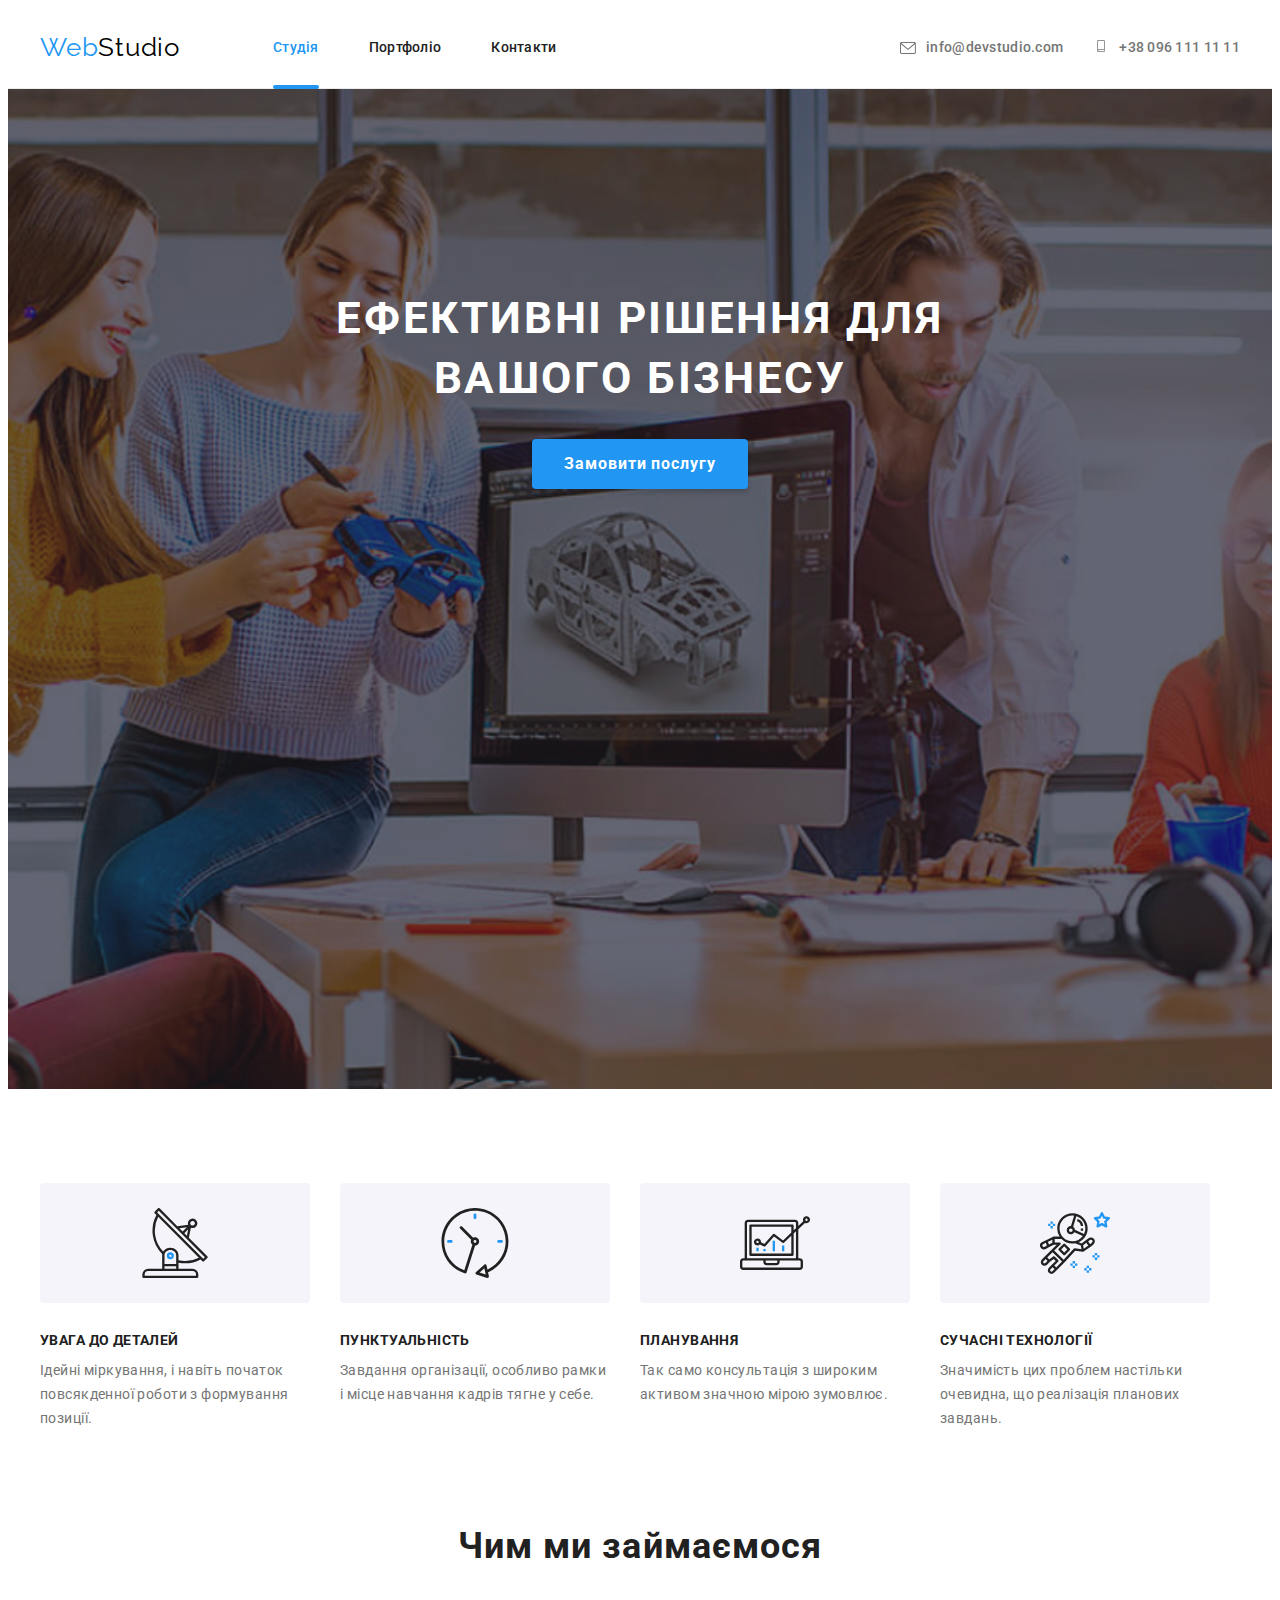
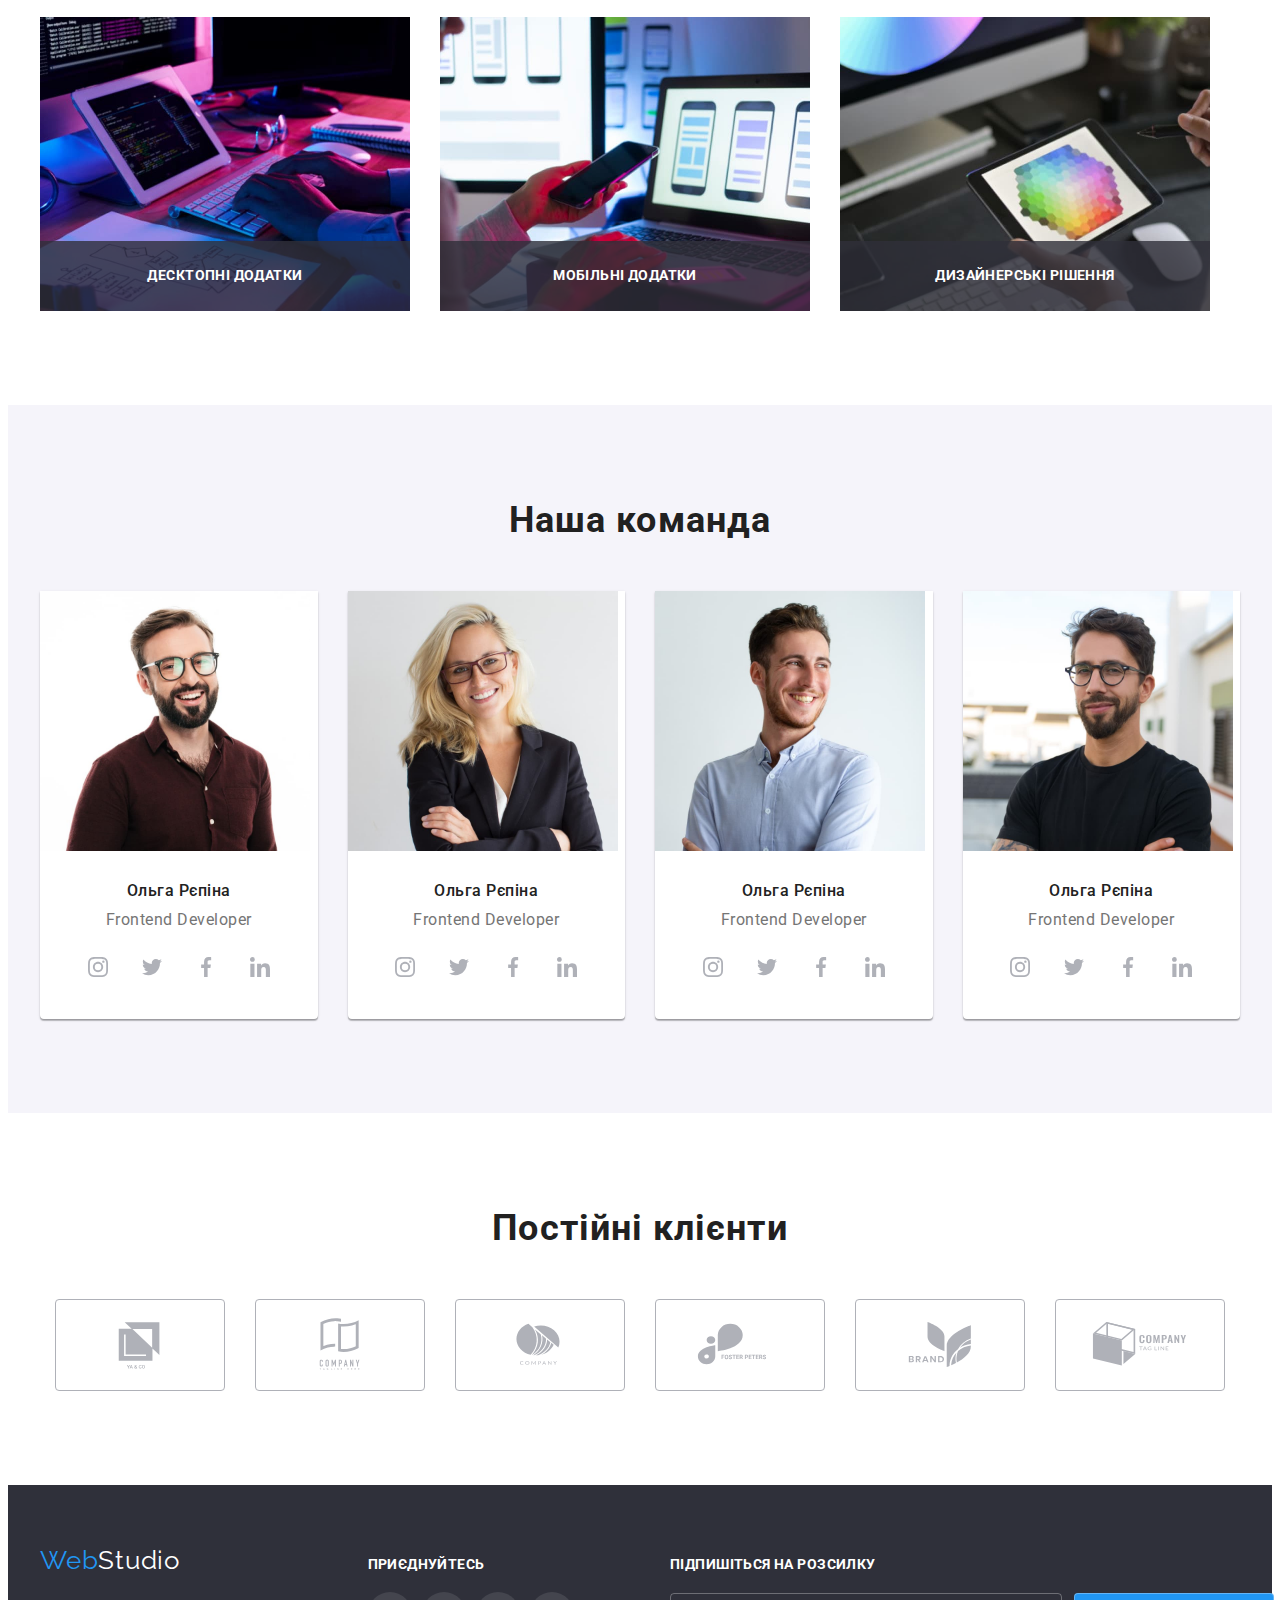
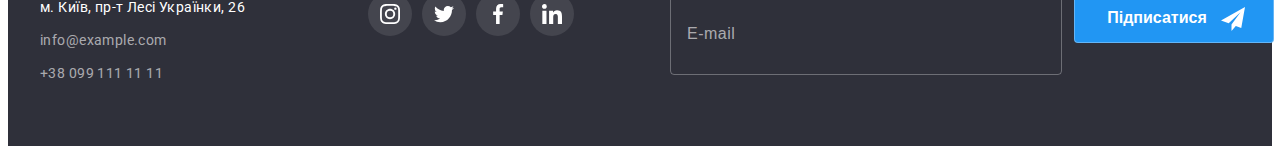
==== index.html @ 37bc61c7 "Initial commit" ====
<!DOCTYPE html>
<html lang="uk">
<head>
    <meta charset="UTF-8">
    <meta http-equiv="X-UA-Compatible" content="IE=edge">
    <meta name="viewport" content="width=device-width, initial-scale=1.0">
    <title>Студія</title>
    <link rel="preconnect" href="https://fonts.googleapis.com">
    <link rel="preconnect" href="https://fonts.gstatic.com" crossorigin>
    <link
        href="https://fonts.googleapis.com/css2?family=Montserrat:wght@400;700&family=Raleway:wght@700&family=Roboto:wght@400;500;700;900&display=swap"
        rel="stylesheet">
    <link rel="stylesheet" href="https://cdnjs.cloudflare.com/ajax/libs/modern-normalize/1.1.0/modern-normalize.min.css" integrity="sha512-wpPYUAdjBVSE4KJnH1VR1HeZfpl1ub8YT/NKx4PuQ5NmX2tKuGu6U/JRp5y+Y8XG2tV+wKQpNHVUX03MfMFn9Q==" crossorigin="anonymous" referrerpolicy="no-referrer" />
    <link rel="stylesheet" href="./css/styles.css">
</head>
<body>
    <header class="header">
        <div class="container main-nav">
             <nav class="main-nav">
                 <a class="header-logo logo link" href="/">Web<span class="header-second-logo logo link">Studio</span></a>     
                    <ul class="header-list list">
                        <li class="header-item"><a class="header-link link navy current" href="/">Студія</a></li>
                        <li class="header-item"><a class="header-link link navy" href="./portfolio.html">Портфоліо</a> </li>
                        <li class="header-item"><a class="header-link link navy" href="">Контакти</a> </li>
                    </ul>
            </nav>
            <ul class="header-contacts-list list ">
                <li class="contacts-item">
                    <a href="mailto:info@devstudio.com" class="header-mail link navy"> 
                        <svg class="header-icon" width="16" height="12">
                            <use href="./images/icons.svg#icon-envelope"></use>
                        </svg>
                        info@devstudio.com
                    </a>
                </li>
                <li class="contacts-item">
                    <a href="Tel:+380961111111" class="header-tel link navy">
                        <svg class="header-icon" width="16" height="12">
                            <use href="./images/icons.svg#icon-smartphone"></use>
                        </svg>
                        +38 096 111 11 11
                    </a>
                </li>
            </ul>
        </div>
    </header>

    <main>
        <section class="hero section">
            <div class="container">
                    <h1 class="hero-title">Ефективні рішення для вашого бізнесу</h1>
                    <button data-modal-open class="hero-btn" type="button">Замовити послугу</button> 

            </div>
    
        </section>
       
        <section class="features section">
            <div class="container">
                <h2 class="visually-hidden"> Ослобливості</h2>
                <ul class="features-list list">
                    <li class="features-item"> 
                        <div class="features-item-link link">
                            <svg class="features-icon" width="70" height="70">
                                <use href="./images/icons.svg#icon-antenna"></use>
                            </svg>
                        </div>
                            <h3 class="item-title">Увага до деталей</h3>
                            <p class="item-after-title">Ідейні міркування, і навіть початок повсякденної роботи з формування позиції.</p>
                    </li>
                    <li class="features-item">
                        <div  class="features-item-link link">
                            <svg class="features-icon" width="70" height="70">
                                <use href="./images/icons.svg#icon-clock"></use>
                            </svg>
                        </div>
                            <h3 class="item-title">Пунктуальність</h3>
                            <p class="item-after-title">Завдання організації, особливо рамки і місце навчання кадрів тягне у себе.</p>
                    </li>

                    <li class="features-item">
                        <div  class="features-item-link link">
                            <svg class="features-icon" width="70" height="70">
                                <use href="./images/icons.svg#icon-diagram"></use>
                            </svg>
                        </div>
                            <h3 class="item-title">Планування</h3>
                            <p class="item-after-title">Так само консультація з широким активом значною мірою зумовлює.</p>
                    </li>
                    <li class="features-item">
                        <div  class="features-item-link link">
                            <svg class="features-icon" width="70" height="70">
                                <use href="./images/icons.svg#icon-astronaut"></use>
                            </svg>
                        </div>
                            <h3 class="item-title">Сучасні технології</h3>
                            <p class="item-after-title">Значимість цих проблем настільки очевидна, що реалізація планових завдань.</p>
                    </li>
                </ul>
            </div>
        </section>

        <section class="about section">
            <div class="container">
                <h2 class="about-title title">Чим ми займаємося</h2>
                <ul class="about-list list">
                    <li class="about-item">
                        <div class="about-item-cards">
                                <img class="about-item-pictures" src="./images/work.jpg" alt="руки на клавіатурі друкують текст" width="370" />
                                <p class="about-item-text">Десктопні додатки</p>
                        </div>
                    </li>
                    <li class="about-item">
                        <div class="about-item-cards">
                                <img class="about-item-pictures" src="./images/work1.jpg" alt="жіноча рука з телефоном за ноутбуком" width="370" />
                                <p class="about-item-text">Мобільні додатки</p>
                        </div>
                    </li>
                    <li class="about-item">
                        <div class="about-item-cards">
                                <img class="about-item-pictures" src="./images/work2.jpg" alt="планшет з кольоровою гамою" width="370">
                                <p class="about-item-text">Дизайнерські рішення</p>
                         </div>
                    </li>
                </ul>      
            </div> 
        </section> 
     
        <section class="team section">
            <div class="container">
                <h2 class="team-title title">Наша команда</h2>
                <ul class="team-list list">
                    <li class="team-item">
                        <img src="./images/igor_demyanenko.jpg"
                            alt="Ігор Дем'яненко"
                            width="270"/>
                            <div class="team-item-list">
                                <h3 class="team-item-title">Ольга Рєпіна</h3>
                                <p class="team-after-title">Frontend Developer</p>
                                <ul class="team-icon list">
                                    <li class="team-icon-item">
                                        <a href="/" class="team-soc-link link"> 
                                            <svg class="team-soc-item" width="20" height="20"> 
                                                <use href="./images/icons.svg#icon-instagram"></use>
                                            </svg>
                                        </a>
                                    </li>
                                    <li class="team-icon-item">
                                        <a href="/" class="team-soc-link link"> 
                                            <svg class="team-soc-item"  width="20" height="20">
                                                <use href="./images/icons.svg#icon-twitter"></use>
                                            </svg>
                                        </a>
                                    </li>
                                    <li class="team-icon-item">
                                        <a href="/" class="team-soc-link link"> 
                                            <svg class="team-soc-item"  width="20" height="20">
                                                <use href="./images/icons.svg#icon-facebook"></use>
                                            </svg>
                                        </a>
                                    </li>
                                    <li class="team-icon-item">
                                        <a href="/" class="team-soc-link link"> 
                                            <svg class="team-soc-item"  width="20" height="20">
                                                <use href="./images/icons.svg#icon-linkedin"></use>
                                            </svg>
                                        </a>
                                    </li>
                                </ul>
                            </div>
                    </li>
                    <li class="team-item">
                        <img src="./images/olha_repina.jpg"
                        alt="Ольга Рєпіна"
                        width="270"/>
                            <div class="team-item-list">
                                <h3 class="team-item-title">Ольга Рєпіна</h3>
                                <p class="team-after-title">Frontend Developer</p>
                                <ul class="team-icon list">
                                    <li class="team-icon-item">
                                        <a href="" class="team-soc-link link"> 
                                            <svg class="team-soc-item" width="20" height="20"> 
                                                <use href="./images/icons.svg#icon-instagram"></use>
                                            </svg>
                                        </a>
                                    </li>
                                    <li class="team-icon-item">
                                        <a href="" class="team-soc-link link"> 
                                            <svg class="team-soc-item"  width="20" height="20">
                                                <use href="./images/icons.svg#icon-twitter"></use>
                                            </svg>
                                        </a>
                                    </li>
                                    <li class="team-icon-item">
                                        <a href="" class="team-soc-link link"> 
                                            <svg class="team-soc-item"  width="20" height="20">
                                                <use href="./images/icons.svg#icon-facebook"></use>
                                            </svg>
                                        </a>
                                    </li>
                                    <li class="team-icon-item">
                                        <a href="" class="team-soc-link link"> 
                                            <svg class="team-soc-item"  width="20" height="20">
                                                <use href="./images/icons.svg#icon-linkedin"></use>
                                            </svg>
                                        </a>
                                    </li>
                                </ul>
                            </div>
                    </li>
                    <li class="team-item">
                        <img src="./images/mykola_tarasov.jpg"
                        alt="Микола Тарасов"
                        width="270"/>
                        <div class="team-item-list">
                            <h3 class="team-item-title">Ольга Рєпіна</h3>
                            <p class="team-after-title">Frontend Developer</p>
                            <ul class="team-icon list">
                                <li class="team-icon-item">
                                    <a href="" class="team-soc-link link"> 
                                        <svg class="team-soc-item" width="20" height="20"> 
                                            <use href="./images/icons.svg#icon-instagram"></use>
                                        </svg>
                                    </a>
                                </li>
                                <li class="team-icon-item">
                                    <a href="" class="team-soc-link link"> 
                                        <svg class="team-soc-item"  width="20" height="20">
                                            <use href="./images/icons.svg#icon-twitter"></use>
                                        </svg>
                                    </a>
                                </li>
                                <li class="team-icon-item">
                                    <a href="" class="team-soc-link link"> 
                                        <svg class="team-soc-item"  width="20" height="20">
                                            <use href="./images/icons.svg#icon-facebook"></use>
                                        </svg>
                                    </a>
                                </li>
                                <li class="team-icon-item">
                                    <a href="" class="team-soc-link link"> 
                                        <svg class="team-soc-item"  width="20" height="20">
                                            <use href="./images/icons.svg#icon-linkedin"></use>
                                        </svg>
                                    </a>
                                </li>
                            </ul>
                        </div>
                    </li>
                    <li class="team-item">
                        <img src="./images/myhailo_ermakov.jpg"
                        alt="Михайло Єрмаков"
                        width="270"/>
                        <div class="team-item-list">
                            <h3 class="team-item-title">Ольга Рєпіна</h3>
                            <p class="team-after-title">Frontend Developer</p>
                            <ul class="team-icon list">
                                <li class="team-icon-item">
                                    <a href="" class="team-soc-link link"> 
                                        <svg class="team-soc-item" width="20" height="20"> 
                                            <use href="./images/icons.svg#icon-instagram"></use>
                                        </svg>
                                    </a>
                                </li>
                                <li class="team-icon-item">
                                    <a href="" class="team-soc-link link"> 
                                        <svg class="team-soc-item"  width="20" height="20">
                                            <use href="./images/icons.svg#icon-twitter"></use>
                                        </svg>
                                    </a>
                                </li>
                                <li class="team-icon-item">
                                    <a href="" class="team-soc-link link"> 
                                        <svg class="team-soc-item"  width="20" height="20">
                                            <use href="./images/icons.svg#icon-facebook"></use>
                                        </svg>
                                    </a>
                                </li>
                                <li class="team-icon-item">
                                    <a href="" class="team-soc-link link"> 
                                        <svg class="team-soc-item"  width="20" height="20">
                                            <use href="./images/icons.svg#icon-linkedin"></use>
                                        </svg>
                                    </a>
                                </li>
                            </ul>
                        </div>
                    </li>
                </ul>
            </div>
        </section>
        <section class="regular-customers section ">
            <div class="container">
                <h2 class="customers-title title">Постійні клієнти</h2>
                <ul class="customers-list list">
                    <li class="customers-item">
                        <a href="/" class="customer-item-example link">
                            <svg class="customer-icons" width="106" height="60">
                                <use href="./images/icons.svg#icon-yaca"></use>
                            </svg>
                        </a>
                    </li>
                    <li class="customers-item">
                        <a href="/" class="customer-item-example link">    
                            <svg class="customer-icons" width="106" height="60">
                                <use href="./images/icons.svg#icon-tagline-here"></use>
                            </svg> 
                        </a>
                    </li>
                    <li class="customers-item">
                        <a href="/" class="customer-item-example link">
                            <svg class="customer-icons" width="106" height="60">
                                <use href="./images/icons.svg#icon-company"></use>
                            </svg> 
                        </a>
                    </li>
                    <li class="customers-item">
                        <a href="/" class="customer-item-example link">
                            <svg class="customer-icons" width="106" height="60">
                                <use href="./images/icons.svg#icon-foster-peters"></use>
                            </svg> 
                        </a>
                    </li>
                    <li class="customers-item">
                        <a href="/" class="customer-item-example link">
                            <svg class="customer-icons" width="106" height="60">
                                <use href="./images/icons.svg#icon-brand"></use>
                            </svg> 
                        </a>
                    </li>
                    <li class="customers-item">
                        <a href="/" class="customer-item-example link">
                            <svg class="customer-icons" width="106" height="60">
                                <use href="./images/icons.svg#icon-tag-line"></use>
                            </svg> 
                        </a>
                    </li>
                </ul>
            </div>
        </section>
    </main>
   

    <footer class="footer">
        <div class="container footer-main">
            <div class="footer-pre">
                <a class="footer-logo logo link" href="/"> Web<span class="logo-color-footer logo link">Studio</span>
                </a>
                <address class="address">
                    <ul class="address-list list">
                        <li class="address-item"><a href="https://goo.gl/maps/31fkkudy4Th9jDAP7" class="address-location link">м. Київ, пр-т Лесі Українки, 26</a></li>
                        <li class="address-item"><a href="mailto:info@example.com" class="address-mail link">info@example.com</a> </li>
                        <li class="address-item"><a href="tel:+380991111111" class="address-tel link">+38 099 111 11 11</a></li>
                    </ul>
                </address>
            </div>
            <div class="footer-after">
                <h2 class="footer-after-title">Приєднуйтесь</h2>
                <ul class="footer-icons-list list">
                    <li class="footer-icons-item">
                        <a class="footer-icons-link link" href="/">
                            <svg class="footer-icons-soc" width="20" height="20">
                                <use href="./images/icons.svg#icon-instagram"></use>
                            </svg>
                        </a>
                    </li>
                    <li class="footer-icons-item">
                        <a class="footer-icons-link link" href="/">
                            <svg class="footer-icons-soc" width="20" height="20">
                                <use href="./images/icons.svg#icon-twitter"></use>
                            </svg>
                        </a>
                    </li>
                    <li class="footer-icons-item">
                        <a class="footer-icons-link link" href="/">
                            <svg class="footer-icons-soc" width="20" height="20">
                                <use href="./images/icons.svg#icon-facebook"></use>
                            </svg>
                        </a>
                    </li>
                    <li class="footer-icons-item">
                        <a class="footer-icons-link link" href="/">
                            <svg class="footer-icons-soc" width="20" height="20">
                                <use href="./images/icons.svg#icon-linkedin"></use>
                            </svg>
                        </a>
                    </li>
                </ul>
            </div>  

            <div class="footer-form">
                <h2 class="footer-form-title">Підпишіться на розсилку</h2>
                <form class="footer-form-submit">
                     <label for="user-email" class="is-hidden"></label>
                     <input class="comment-footer" name="footer-form" id="user-email" placeholder="E-mail"></input>
                    <div class="footer-submit">
                        <button class="btn-footer-submit" type="submit">
                            Підписатися
                            <span>
                                <svg class="footer-submit-icon" width="24" height="24">
                                    <use href="./images/icons.svg#icon-send"></use>
                                </svg>
                            </span>
                        </button>
                    </div>
                </form>   
            </div>
        </div>     
    </footer>

    <div class="backdrop is-hidden" data-modal>
        <div class="modal">
            <button class="button-x" type="button" data-modal-close>
                <svg class="button-icon" width="18" height="18">
                        <use href="./images/icons.svg#icon-close-black"></use>
                </svg>
            </button>
            <h2 class="form-title">Залиште свої дані, ми вам передзвонимо</h2>
            <form class="form modal-form" autocomplete="on">
                <div class="form-field">
                    <label for="name" class="imput-title">Ім'я</label>
                    <div class="input-wrap">
                        <input class="form-input" type="text" name="name" id="name" autocomplete="name"  placeholder=" " required autofocus/>
                        <svg class="form-icon" width="18" height="18">
                            <use href="./images/icons.svg#icon-person"></use>
                        </svg>
                    </div>
                </div>
 
                <div class="form-field">
                    <label for="tel" class="imput-title">Телефон</label>
                    <div class="input-wrap">
                        <input class="form-input" type="tel" name="tel" id="tel" placeholder=" " required/>
                        <svg class="form-icon" width="18" height="18">
                            <use href="./images/icons.svg#icon-phone"></use>
                        </svg>
                    </div>
                </div>

                <div class="form-field">
                    <label for="email" class="imput-title">Пошта</label>
                    <div class="input-wrap">
                        <input class="form-input" type="email" name="email" id="email" placeholder=" "/>
                        <svg class="form-icon" width="18" height="18">
                            <use href="./images/icons.svg#icon-email"></use>
                        </svg>
                    </div>
                </div>

                <div class="form-field form-comment">
                    <label for="comment" class="imput-title">Коментар</label>
                    <textarea class="comment" name="comment" id="comment" placeholder="Введіть текст"></textarea>
                </div>

                <div class="form-field-checkbox">
                    <input class="checkbox" type="checkbox" name="checkbox" id="checkbox" value="checkbox"/>
                    <label for="checkbox" class="check-text"> 
                        <span>
                            <svg class="icon-check" width="16" height="15">
                                <use href="./images/icons.svg#icon-check"></use>
                            </svg>
                        </span>
                        Погоджуюся з розсилкою та приймаю
                         <a class="form-checkbox-link" href="#" target="_blank" rel="noopener noreferrer nofollow"> Умови договору</a>
                    </label>
                </div>

                <div class="btn-sub-send">
                    <button class="btn-submit" type="submit">Відправити</button>
                </div>
            </form>
       </div>
   </div>
  
   <script src="./js/modal.js"></script>
</body>
</html>
---- css/styles.css ----
/* колір основного тексту:#212121 */
/* колір великих букв: #FFFFFF */
/* колір текту:#757575 */
/* колір лого:#2196F3 */

/* колір фону (другий): #2F303A */

/* колір кнопки:#2196F3 */
/* контакти в футері:color: rgba(255, 255, 255, 0.6); */

:root{ 
    --title-text-color:#212121;
    --button-text-color:#212121;
    --primary-backgraund-color:#FFFFFF;
    --primary-text-color:#757575;
    --first-logo-color:#2196F3;
    --button-active-color:#2196F3;
    --button-color:#F5F4FA;
    --about-backgraund-color:#F5F4FA;
    --hero-backgraund-color:#2F303A;
    --second-logo-color:#000000;
    --hero-color:#FFFFFF;

    --timing-function:cubic-bezier(0.4, 0, 0.2, 1)
    
}

body{
    color: var(--primary-text-color);
    font-family: Roboto, sans-serif;
    background-color: var(--primary-backgraund-color);
}



.visually-hidden {
    position: absolute;
    white-space: nowrap;
    width: 1px;
    height: 1px;
    overflow: hidden;
    border: 0;
    padding: 0;
    clip: rect(0 0 0 0);
    clip-path: inset(50%);
    margin: -1px;
    margin-top: 0px;
}

.list{
    list-style: none;
    margin: 0px;
    padding: 0px;
}

.link{
    text-decoration: none;
}


.navy{
    font-weight: 500;
    font-size: 14px;
    line-height: 1.14;
    letter-spacing: 0.02em;
}

.title{
    font-weight: 700;
    font-size: 36px;
    line-height: 1.17;
    text-align: center;
    letter-spacing: 0.03em;
    color: var(--title-text-color);
}

p, h1, h2, h3, h4, h5, h6{
    margin-top: 0;
    margin-bottom: 0;
}

ul{
    margin: 0;
    padding-left: 0;
}

img{
    display: block;
    max-width: 100%;
    height: auto;
}

address{
    font-style: normal;
}


.container{
    margin-left: auto;
    margin-right: auto;
    width: 1200px;
    padding-left: 15px;
    padding-right: 15px;
    /* border: 1px solid purple; */
}


.section{
    padding-top: 94px;
    padding-bottom: 94px;
}




/* ----------------LOGO----------------- */

.logo{
    padding-top: 24px;
    padding-bottom: 25px;
    display: inline-block;
    font-family: 'Raleway';
    font-size: 26px;
    line-height: 1.19;
    letter-spacing: 0.03em;
}



.header-logo, .footer-logo{
    color: var(--first-logo-color);
}

.header-second-logo{
    color: var(--second-logo-color);
    padding-top: 0px;
    padding-bottom: 0px;
}

/* ----------------HEADER----------------- */



.header,
.header-portfolio {
    background-color: var(--primary-backgraund-color);
    border: 1px solid #ECECEC;
    border-top: none;
    border-right: none;
    border-left: none;
}

.header-list{
    display: flex;
    margin-left: 93px;
    position: relative;
}

.header-list .header-item + .header-item{
    margin-left: 50px;
}

.main-nav{
    display: flex;
    align-items: center;
}

.header-link {
    position: relative;
    display: block;
   
    color: var(--title-text-color);

    transition: color 250ms var(--timing-function);
}


.header-list .header-link {
    display: block;
    padding-top: 32px;
    padding-bottom: 32px;
}

.header-link:hover,
.header-link:focus{color: var(--button-active-color);
}



.current{
    color: var(--button-active-color);
}


.header-link.current::after{
    content: '';
    position: absolute;
    left: 0;
    bottom:-1px;
    
    display: block;
    width: 100%;
    height: 4px;
    border-radius: 2px;
    background-color: var(--button-active-color);
    opacity: 1;
    transition: opacity 250ms var(--timing-function);
}


.header-contacts-list{
    display: flex;
    margin-left: auto;
    justify-content: center;
}


.header-contacts-list .contacts-item + .contacts-item{
    margin-left: 30px;
}

.header-tel {
    display: flex;
    align-items: baseline;

    height: 16px;
    font-weight: 500;
    font-size: 14px;
    line-height: 1.14;
    letter-spacing: 0.02em;

    padding-top: 32px;
    padding-bottom: 32px;
    margin-left: 0; 
    color: var(--primary-text-color);
    transition: color 250ms var(--timing-function);

}

.header-icon{
    margin-right: 10px;
    fill: currentColor;
}

.header-tel:hover,
.header-tel:focus{
    color: var(--button-active-color);
}
   

.header-mail {
    font-weight: 500;
    font-size: 14px;
    line-height: 1.14;
    letter-spacing: 0.02em;
    color: var(--primary-text-color);
    padding-top: 32px;
    padding-bottom: 32px;
    display: flex;
    align-items: center;
    transition: color 250ms var(--timing-function);
}

.header-mail:hover,
.header-mail:focus{
    color: var(--button-active-color);
}

/* ----------------HERO----------------- */

.hero {
    background-color: var(--hero-backgraund-color);
    padding-top: 200px;
    padding-bottom: 200px;
    min-height: 600px;
    background-image: linear-gradient(to right, rgba(47, 48, 58, 0.4),rgba(47, 48, 58, 0.4)), url(../images/hero.jpg);
    background-repeat: no-repeat;
    background-position: center;
    background-size: cover;
    max-width: 1600px;
    margin: 0 auto;
}

.hero-title {
    max-width: 696px;
    font-size: 44px;
    line-height: 1.36;
    letter-spacing: 0.06em;
    text-transform: uppercase;
    color: var(--hero-color); 
    margin: 0 auto;
    margin-bottom: 30px;
    text-align: center;
    padding-left: 5px;
    padding-right: 5px;  

}

/* ----------------BTN----------------- */



.backdrop{
    position: fixed;
    top: 0;
    left: 0;
    width: 100%;
    height: 100%;
    background-color: rgba(0, 0, 0, 0.2);

    transition: opacity 500ms var(--timing-function),
    visibility 500ms var(--timing-function);
}

.backdrop.is-hidden{
    opacity: 0;
    pointer-events: none;
    visibility: hidden;
}

/* ----------------BTN----------------- */


.hero-btn {
    font-family: inherit;
    font-weight: 700;
    font-size: 16px;
    line-height: 1.88;
    letter-spacing: 0.06em;
    background-color: var(--button-active-color);
    color: var(--hero-color);
    cursor: pointer;
    display: block;
    margin: 0 auto;
    box-shadow: 0px 4px 4px rgba(0, 0, 0, 0.15);
    border-radius: 4px;
    min-width: 216px;
    border-style: none;
    padding: 10px 32px;
}

/* ----------------FEATURES----------------- */

.features .features-list{
    display: flex;
}

.features-item{
    /* width: 270px; */
    flex-basis: calc((100% - 90px) / 4);
    margin-right: 30px;
}

.features-item:not(:last-child){
    margin-right: 30px;
}

.features-item-link{
    width: 270px;
    height: 120px;
    background: #F5F4FA;
    border-radius: 4px;
    display: flex;
    justify-content: center;
    align-items: center;
    margin-bottom: 30px;
}

.item-title {
    font-weight: 700;
    font-size: 14px;
    line-height: 1.14;
    letter-spacing: 0.03em;
    text-transform: uppercase;
    color: var(--title-text-color);
    margin-top: 0px;
    margin-bottom: 10px;
}
.item-after-title {
    font-size: 14px;
    line-height: 1.71;
    letter-spacing: 0.03em;
    color: var(--primary-text-color);
    margin-top: 0px;
}

/* ----------------ABOUT----------------- */

.about{
    padding-top: 0;
}

.about-title{
    margin-bottom: 50px;
}

.about-list{
    display: flex;
}

.about-item-cards{
    position: relative;
}

.about-item:not(:last-child){
    margin-right: 30px;
}

.about-item-text{
    position: absolute;
    display: flex;
    justify-content: center;
    align-items: center;   

    left: 0;
    bottom: 0;
    width: 100%;
    min-height: 70px;
    font-weight: 700;
    font-size: 14px;
    line-height: 1.14;
    text-align: center;
    letter-spacing: 0.03em;
    text-transform: uppercase;
    color: var(--hero-color);
    background-color: rgba(47, 48, 58, 0.8);
}

/* ----------------TEAM----------------- */

.team {
    background-color:var(--about-backgraund-color);
}

.team-title{
    padding-bottom: 0px;
    margin-top: 0px;
    margin-bottom: 50px;
}

.team-list{
    display: flex;
}


.team-item{
    background-color: var(--primary-backgraund-color);
    box-shadow: 0px 1px 3px rgba(0, 0, 0, 0.12), 0px 1px 1px rgba(0, 0, 0, 0.14), 0px 2px 1px rgba(0, 0, 0, 0.2);
    border-radius: 0px 0px 4px 4px;
    flex-basis: calc((100% - 90px) / 4)
}

.team-item:not(:last-child){
    margin-right: 30px;
}

.team-item-list{
    padding-top: 30px;
    padding-bottom: 30px;
    padding-left: 5px;
    padding-right: 5px;
}

.team-item-title {
    font-weight: 500;
    font-size: 16px;
    line-height: 1.19;
    text-align: center;
    letter-spacing: 0.03em;
    color: var(--title-text-color);
    margin-top: 0px;
    margin-bottom: 10px;
}
.team-after-title {
    font-size: 16px;
    line-height: 1.19;
    text-align: center;
    letter-spacing: 0.03em;
    color: var(--primary-text-color);
    margin-bottom: 16px;
}

.team-icon{
    display: flex;
    justify-content: center;
    align-items: center;
    gap: 10px;
}

.team-soc-link{
    display: flex;
    align-items: center;
    justify-content: center;
    
    width: 44px;
    height: 44px;
    border-radius: 50%;

    background-color: var(--primary-backgraund-color);
    transition: background-color 250ms var(--timing-function) ;

}

.team-soc-item{
    fill: #AFB1B8;

    transition: fill 250ms var(--timing-function);
}

.team-soc-link:hover,
.team-soc-link:focus{
    background-color: var(--button-active-color);
}

.team-soc-link:hover .team-soc-item,
.team-soc-link:focus .team-soc-item{
    fill:var(--hero-color);
}

/* ----------------REGULAR_CUSTOMERS----------------- */

.regular-customers{
    padding-top: 94px 200px 94px 200px;
}

.customers-title{    
    padding-bottom: 0px;
    margin-top: 0px;
    margin-bottom: 50px;}

.customers-list{
    display: flex;
    justify-content: center;
    gap: 30px;
}

.customer-item-example {
    width: 170px;
    height: 92px;
    border-radius: 4px;
    border: 1px solid #AFB1B8;
    box-sizing: border-box;
    display: flex;
    align-items: center;
    justify-content: center;

    transition: border-color 250ms var(--timing-function);
}

.customer-item-example:hover,
.customer-item-example:focus{
    border-color:var(--button-active-color);
}

.customer-item-example:hover .customer-icons,
.customer-item-example:focus .customer-icons{
    fill:var(--button-active-color);
}

.customer-item-example:hover,
.customer-item-example:focus{
    border-color:var(--button-active-color)
}

.customer-icons{
    fill:#AFB1B8;
    transition: fill 250ms var(--timing-function);
}

/* ----------------FOOTER----------------- */

.footer {
    background-color: var(--hero-backgraund-color);
    padding-top: 60px;
    padding-bottom: 60px;
}

.footer-logo{
    color: var(--button-active-color);
    padding-top: 0px;
    padding-bottom: 0px;
    margin-bottom: 20px;

}

.logo-color-footer {
    color: var(--hero-color);
    padding-top: 0px;
    padding-bottom: 0px;
}

.address{
    font-style: unset;
    margin-top: 0px;
}


.address-location {
    font-size: 14px;
    line-height: 1.71;
    letter-spacing: 0.03em;
    margin-top: 0px;

    color: var(--hero-color);
    transition: color 250ms var(--timing-function);
}


.address-item:not(:last-child){
    margin-bottom: 9px;
}

.address-location:hover,
.address-location:focus,
.address-mail:hover,
.address-mail:focus,
.address-tel:hover, 
.address-tel:focus{
    color: var(--button-active-color);
}


.address-tel{
    margin-top: 0px;
}

.address-mail, .address-tel {
    font-size: 14px;
    line-height: 1.71;
    letter-spacing: 0.03em;
    color: rgba(255, 255, 255, 0.6);
    transition: color 250ms var(--timing-function);
}

.footer-title{
    font-weight: 700;
    font-size: 14px;
    line-height: 1.14;
    letter-spacing: 0.03em;
    text-transform: uppercase;
    color: var(--hero-color);
}

.footer-main{
    display: flex;
    align-items: baseline;
    justify-content: space-between;
}

.footer-pre{
    width: 231px;
}

.footer-after{
    width: 206px;
}

.footer-after-title{
    font-weight: 700;
    font-size: 14px;
    line-height: 16px;
    letter-spacing: 0.03em;
    text-transform: uppercase;
    margin-bottom: 20px;
    color: var(--hero-color);
}

.footer-icons-list{
    display: flex;
    justify-content: center;
    gap: 10px;
}

.footer-icons-link{
    display: flex;
    align-items: center;
    justify-content: center;

    width: 44px;
    height: 44px;
    border-radius: 50%;

    background-color: rgba(255, 255, 255, 0.1);
    transition: background-color 250ms var(--timing-function);
}

.footer-icons-link:hover,
.footer-icons-link:focus{
    background-color: var(--button-active-color);
}

.footer-icons-soc{
    fill: var(--hero-color);
}

.footer-form{
    display: flex;
    flex-direction: column;
    justify-content: center;
    align-items: flex-start;
    width: 570px;
    height: 86px;
}


.footer-form-title{
    font-weight: 700;
    font-size: 14px;
    line-height: 1.14;
    letter-spacing: 0.03em;
    text-transform: uppercase;
    color: var(--hero-color);
    margin-bottom: 20px;
}

.footer-form-submit{
    display: flex;
}

.comment-footer{
    width: 358px;
    height: 50px;
    margin-right: 12px;
    padding: 15px 16px;

    overflow: hidden;

    color: var(--hero-color);
    outline: currentColor;
    border: 1px solid rgba(255, 255, 255, 0.3);
    border-radius: 4px;
    background-color: transparent;
    transition: color 250ms var(--timing-function),
    filter 250ms var(--timing-function),
    border-color 250ms var(--timing-function);
}

.comment-footer:focus {
    filter: drop-shadow(0px 4px 4px rgba(0, 0, 0, 0.15));
    color: var(--hero-color);
    border-color: var(--button-color);
}

.comment-footer::placeholder{
    font-size: 16px;
    line-height: 1.25;
    display: flex;
    align-items: center;
    letter-spacing: 0.03em;
    color: rgba(255, 255, 255, 0.6);
}

.btn-footer-submit{
    display: flex;
    justify-content: center;
    align-items: center;
    position: relative;
    width: 200px;
    height: 50px;
    padding: 10px 62px 10px 28px;

    font-weight: 700;
    font-size: 16px;
    line-height: 1.88;
    color: var(--hero-color);
    background-color: var(--button-active-color);
    outline: var(--button-active-color);
    border: 1px solid rgba(255, 255, 255, 0.3);
    border-radius: 4px;
    cursor: pointer;
    transition: color 250ms var(--timing-function), 
    box-shadow 250ms var(--timing-function);
}

.btn-footer-submit:focus{
outline: var(--button-active-color);
box-shadow: 0px 4px 4px rgba(0, 0, 0, 0.15);
}



.footer-submit-icon{
    fill: currentColor;
    position: absolute;
    right: 28px;
    top:13px;
}

/* ----------------MODAL FORM----------------- */

textarea{
    resize: none;
}

.modal{
    position: absolute;
    top: 50%;
    left: 50%;
    border-radius: 10px;

    padding: 40px;

    width: 528px;
    height: 581px;

    background-color: #fff;

    transform: translate(-50%, -50%) scale(1);
    transition: transform 500ms var(--timing-function), min-height 500ms var(--timing-function) ;
}


.button-x{
    display: flex;
    align-items: center;

    position: absolute;
    top: 8px;
    right: 8px;
    width: 30px;
    height: 30px;
    background-color: #fff;
   border: 1px solid rgba(0, 0, 0, 0.1);
   border-radius: 50%;
    background-color: transparent;
    cursor: pointer;
}

.button-x:hover .button-icon,
.button-x:focus .button-icon{
    fill: var(--button-active-color);
}

.backdrop.is-hidden .modal{
    transform: translate(-50%, -50%) scale(0);
    min-height: 0;
}

.form-title{
    font-weight: 700px;
    font-size: 20px;
    line-height: 1.15;
    text-align: center;
    letter-spacing: 0.03em;
    color:var(--title-text-color);
    margin-bottom: 12px;
}

.form-field{
    display: flex;
    flex-direction: column;
    margin: 0;
    padding: 0;

    margin-bottom:10px;
}


.input-wrap{
    position: relative;
}


.imput-title{
    display: block;
    margin-bottom: 4px;
    font-size: 12px;
    line-height: 1.17;
    letter-spacing: 0.01em;
    color: var(--primary-text-color);
}
.form-icon{
    position: absolute;
    left:12px;
    top:50%;
    transform: translateY(-50%);
}

.form-input{
    width: 100%;
    height: 40px;
    border: 1px solid rgba(33, 33, 33, 0.2);
    border-radius: 4px;
    padding: 12px 12px 12px 42px;
    font-weight: 12;
    color: var(--button-text-color);
    cursor: pointer;
}

.form-input:focus{
    outline-color: var(--button-active-color);
}

.form-input:focus ~ .form-icon {
   fill: var(--button-active-color);
}

.form-input::placeholder{
    font-size: 12px;
    line-height: 1.17;
    letter-spacing: 0.01em;
    font-size: 12px;
    color: rgba(117, 117, 117, 0.5);
}

.form-comment{
    margin-bottom: 20px;
}

.comment{
    width: 100%;
    height: 120px;
    border: 1px solid rgba(33, 33, 33, 0.2);
    border-radius: 4px;
    padding: 12px 16px;

    font-size: 12px;
    line-height: 1.17;
    letter-spacing: 0.01em;
    color: var(--button-text-color);
    cursor: pointer;
    transition:outline-color 250ms var(--timing-function);
}

.comment::placeholder{
    font-size: 12px;
    line-height: 1.17;
    letter-spacing: 0.01em;
}


.comment:focus{
    outline-color: var(--button-active-color);
}


.checkbox{
    -webkit-perspective: none;
    -moz-appearance: none;
    appearance: none;
    position: absolut;
}



.check-text{
    display: flex;
    align-items: center;
    justify-content: center;
    font-size: 14px;
    line-height: 1.71;
    letter-spacing: 0.03em;
    color: var(--primary-text-color);
    transition: background-color 250ms var(--timing-function),
    border 250ms var(--timing-function),
    border-color 250ms var(--timing-function);
}


.check-text span{
   display: flex;
   align-items: center;
   justify-content: center;
    width: 16px;
    height: 15px;
    border:  2px solid var(--button-text-color);
    border-radius: 3px;
    margin-right: 7px;
}

.icon-check{
    fill: transparent;
    transition: fill 250ms var(--timing-function);
}

.checkbox:checked + .check-text span{
    background-color: var(--button-active-color);
    border: var(--button-active-color);
}

.checkbox:checked + .check-text .icon-check {
   fill: var(--primary-backgraund-color);
}


.checkbox:focus + .check-text span{
    border-color: var(--button-active-color);
}

.btn-submit{
    width: 200px;
    height: 50px;
    display: block;

    margin: 0 auto;
    font-weight: 700;
    font-size: 16px;
    line-height: 1.88;
    color: var(--hero-color);
    background-color: var(--button-active-color);

    border: transparent;
    box-shadow: 0px 4px 4px rgba(0, 0, 0, 0.15);
    border-radius: 4px;
    transition: outline 250ms var(--timing-function);
    cursor: pointer;
}


.btn-submit:focus{
    outline: var(--button-active-color);
}

.form-field-checkbox{
    display: flex;
    align-items: center;
    justify-content: center;
    position: relative;
    width: 100%;
    height: 24px;
    margin-bottom: 30px;
}


.form-checkbox-link{
    font-size: 14px;
    line-height: 1.71;
    letter-spacing: 0.03em;
    color: var(--button-active-color);
}


/* ----------------PAGE PORTFOLIO----------------- */

/* ----------------HEADER PORTFOLIO----------------- */



.filter-list{
    display: flex;
    min-width: 574px;
    justify-content: center;
    margin-bottom: 50px;
}



.filter-item:not(:last-child){
    margin-right: 8px;
}

.filter-btn{
    display: block;
    padding: 6px 22px;
    border: none;
    border-radius: 4px;
    cursor: pointer;

    font-family: inherit;
    font-weight: 500;
    font-size: 16px;
    line-height: 1.62;
    text-align: center;
    letter-spacing: 0.03em;

    color: var(--button-text-color);
    background-color: var(--button-color);

    transition: color 250ms var(--timing-function), 
    background-color 250ms var(--timing-function),
    box-shadow 250ms var(--timing-function);
}

.filter-btn:hover,
.filter-btn:focus{
    color:var(--hero-color);
    background-color: var(--button-active-color);
    box-shadow: 0px 3px 1px rgba(0, 0, 0, 0.1), 0px 1px 2px rgba(0, 0, 0, 0.08), 0px 2px 2px rgba(0, 0, 0, 0.12);
}

.portfolio-list{
    display: flex;
    flex-wrap: wrap;
}

.portfolio-cards-link{
    display: block;
    transition: box-shadow 250ms var(--timing-function);
}

.portfolio-cards-link:hover,
.portfolio-cards-link:focus{
    box-shadow: 0 1px 1px rgba(0, 0, 0, 0.12), 0 4px 4px rgba(0, 0, 0, 0.06), 1px 4px 6px rgba(0, 0, 0, 0.16);
}


.portfolio-cards{
    position: relative;
    overflow: hidden;
}

.portfolio-cards-link:hover .portfolio-cards-text{
    transform: translateY(0);
}


.portfolio-cards-text{
    position: absolute;
    top: 0;
    left: 0;
    padding: 63px 24px 63px 24px;

    font-size: 18px;
    line-height: 1.56;
    letter-spacing: 0.03em;
    background-color: rgba(33, 150, 243, 0.9);
    color: var(--hero-color);
    width: 100%;
    height: 100%;
    
    transform: translateY(101%);
    transition: transform 250ms var(--timing-function);
    overflow: auto;
}

.portfolio-item{
    flex-basis: calc((100% - 60px) / 3);
    background-color:var(--primary-backgraund-color);
    margin-right: 30px;
    margin-bottom: 30px;
}

.portfolio-item:nth-child(3n){
    margin-right: 0px;
}

.portfolio-item:nth-last-child(-n + 3){
    margin-bottom: 0px;
}

.portfolio-item-list{
    padding: 20px 24px 20px 24px;
    border: 1px solid #EEEEEE;
    border-top: none;
}

.portfolio-item-title{
    font-weight: 700;
    font-size: 18px;
    line-height: 2;
    letter-spacing: 0.06em;
    color: var(--title-text-color);
    margin-bottom: 4px;
}

.portfolio-after-title{
    font-size: 16px;
    line-height: 1.88;
    letter-spacing: 0.03em;
    color: var(--primary-text-color);
    padding-bottom: 0px;
}

.portfolio-item{
    color:var(--primary-backgraund-color);
}
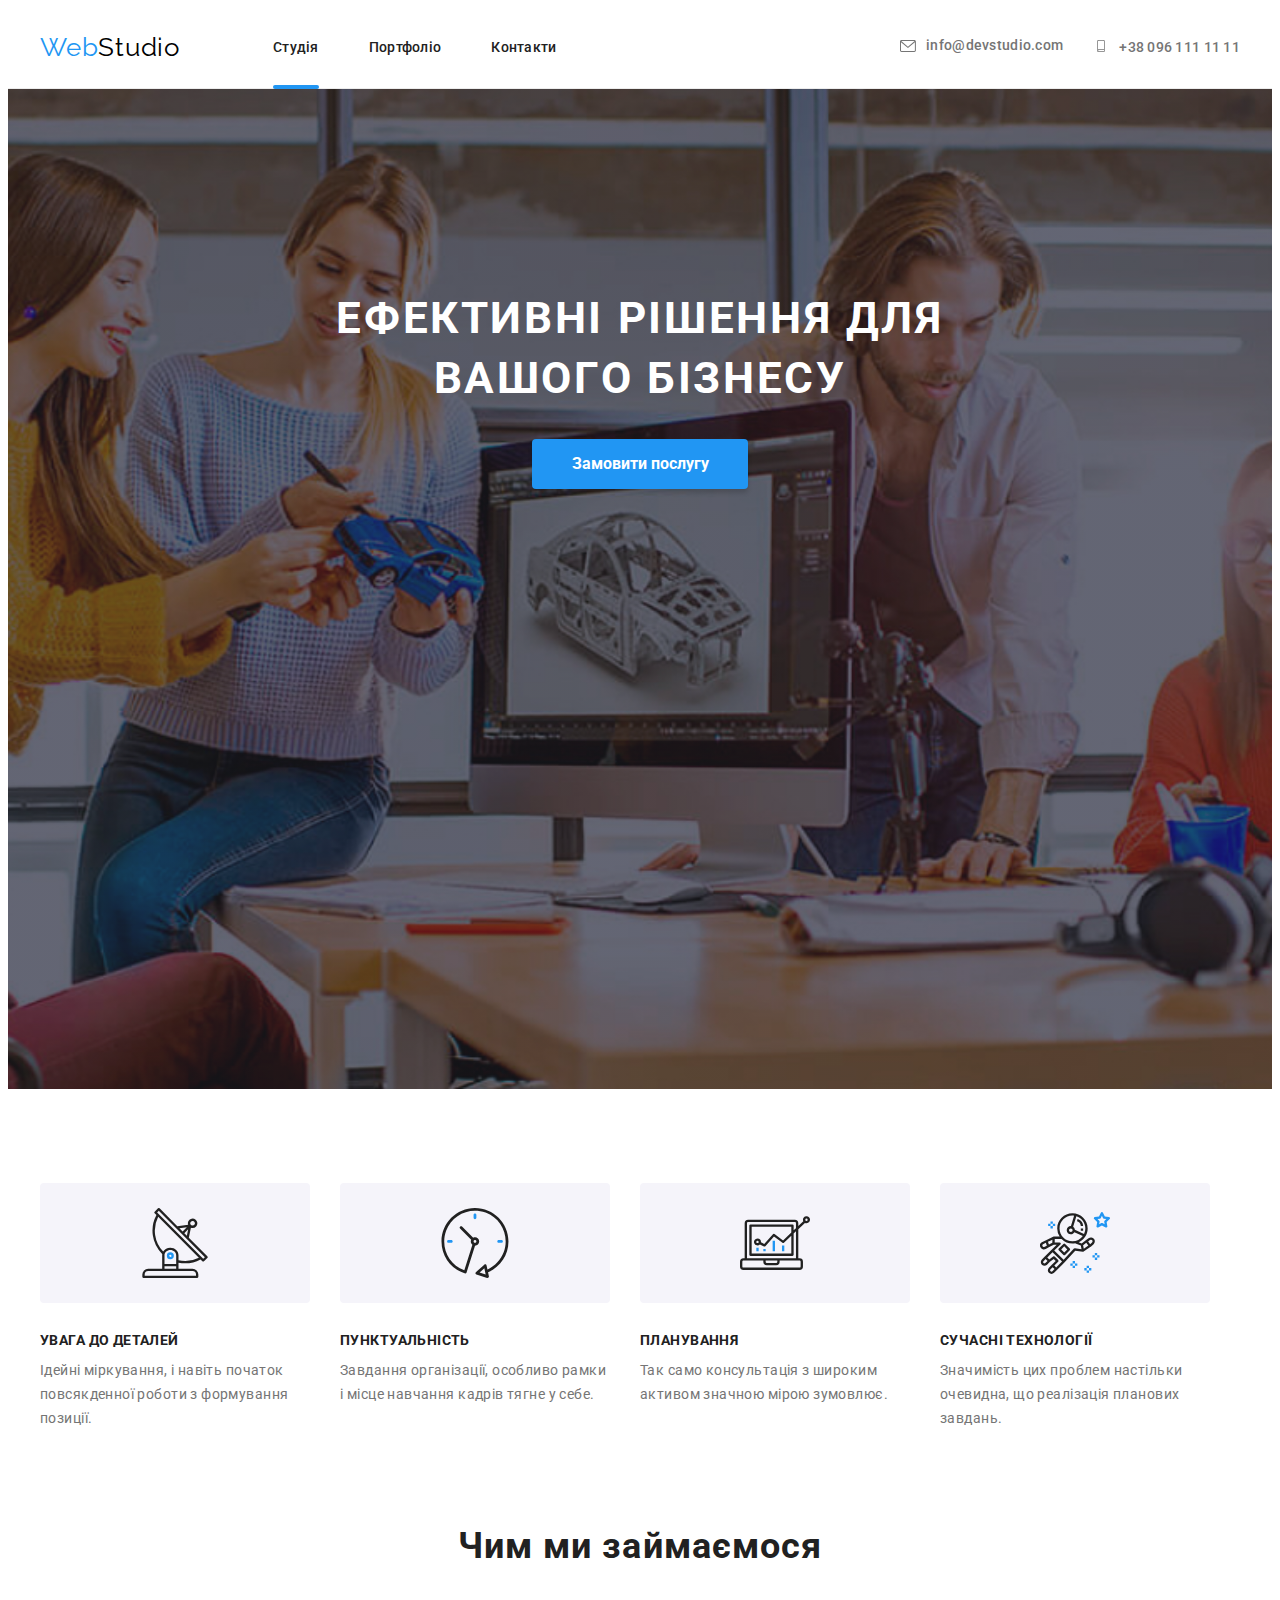
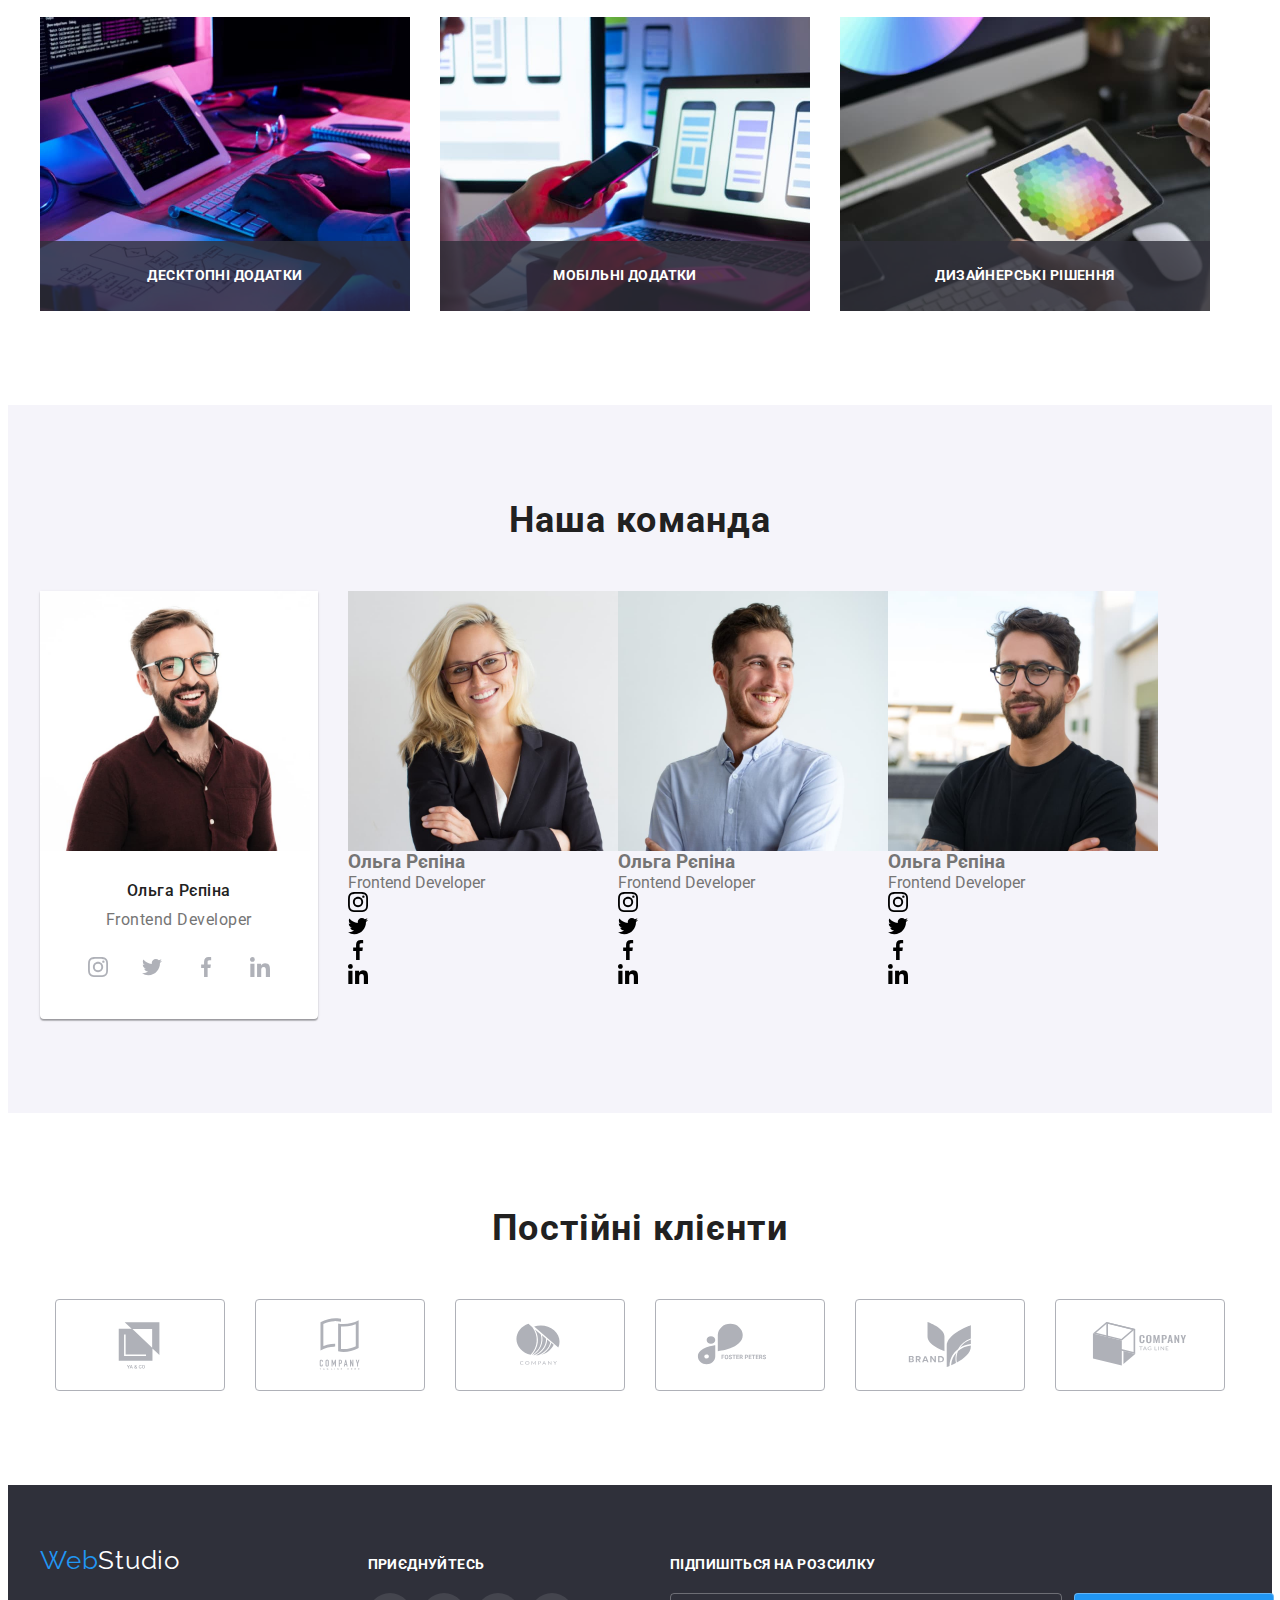
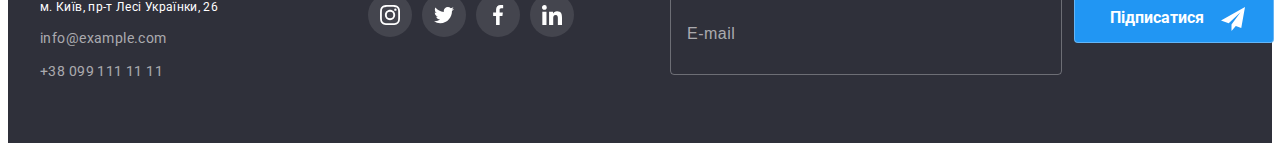
==== commit 823f073c: "доробити про команду" ====
--- a/index.html
+++ b/index.html
@@ -12,30 +12,31 @@
         rel="stylesheet">
     <link rel="stylesheet" href="https://cdnjs.cloudflare.com/ajax/libs/modern-normalize/1.1.0/modern-normalize.min.css" integrity="sha512-wpPYUAdjBVSE4KJnH1VR1HeZfpl1ub8YT/NKx4PuQ5NmX2tKuGu6U/JRp5y+Y8XG2tV+wKQpNHVUX03MfMFn9Q==" crossorigin="anonymous" referrerpolicy="no-referrer" />
     <link rel="stylesheet" href="./css/styles.css">
+    <link rel="stylesheet" href="./css/main.min.css">
 </head>
 <body>
     <header class="header">
-        <div class="container main-nav">
-             <nav class="main-nav">
-                 <a class="header-logo logo link" href="/">Web<span class="header-second-logo logo link">Studio</span></a>     
-                    <ul class="header-list list">
-                        <li class="header-item"><a class="header-link link navy current" href="/">Студія</a></li>
-                        <li class="header-item"><a class="header-link link navy" href="./portfolio.html">Портфоліо</a> </li>
-                        <li class="header-item"><a class="header-link link navy" href="">Контакти</a> </li>
+        <div class="container navigation">
+             <nav class="navigation">
+                 <a class="header__logo logo link" href="/">Web<span class="header__logo-studio logo link">Studio</span></a>     
+                    <ul class="navigation__list list">
+                        <li class="navigation__item"><a class="navigation__link link navy current" href="/">Студія</a></li>
+                        <li class="navigation__item"><a class="navigation__link link navy" href="./portfolio.html">Портфоліо</a> </li>
+                        <li class="navigation__item"><a class="navigation__link link navy" href="">Контакти</a> </li>
                     </ul>
             </nav>
-            <ul class="header-contacts-list list ">
-                <li class="contacts-item">
-                    <a href="mailto:info@devstudio.com" class="header-mail link navy"> 
-                        <svg class="header-icon" width="16" height="12">
+            <ul class="contacts contacts__list list">
+                <li class="contacts__item">
+                    <a href="mailto:info@devstudio.com" class="contacts__link contacts__link-mail link navy"> 
+                        <svg class="contacts__icon" width="16" height="12">
                             <use href="./images/icons.svg#icon-envelope"></use>
                         </svg>
                         info@devstudio.com
                     </a>
                 </li>
-                <li class="contacts-item">
-                    <a href="Tel:+380961111111" class="header-tel link navy">
-                        <svg class="header-icon" width="16" height="12">
+                <li class="contacts__item">
+                    <a href="Tel:+380961111111" class="contacts__link  contacts__link-tel link navy">
+                        <svg class="contacts__icon" width="16" height="12">
                             <use href="./images/icons.svg#icon-smartphone"></use>
                         </svg>
                         +38 096 111 11 11
@@ -48,8 +49,8 @@
     <main>
         <section class="hero section">
             <div class="container">
-                    <h1 class="hero-title">Ефективні рішення для вашого бізнесу</h1>
-                    <button data-modal-open class="hero-btn" type="button">Замовити послугу</button> 
+                    <h1 class="hero__title">Ефективні рішення для вашого бізнесу</h1>
+                    <button data-modal-open class="hero__btn btn" type="button">Замовити послугу</button> 
 
             </div>
     
@@ -58,43 +59,43 @@
         <section class="features section">
             <div class="container">
                 <h2 class="visually-hidden"> Ослобливості</h2>
-                <ul class="features-list list">
-                    <li class="features-item"> 
-                        <div class="features-item-link link">
-                            <svg class="features-icon" width="70" height="70">
+                <ul class="features__list list">
+                    <li class="features__list__item"> 
+                        <div class="features__list__item-link link">
+                            <svg class="features__list__icon" width="70" height="70">
                                 <use href="./images/icons.svg#icon-antenna"></use>
                             </svg>
                         </div>
-                            <h3 class="item-title">Увага до деталей</h3>
-                            <p class="item-after-title">Ідейні міркування, і навіть початок повсякденної роботи з формування позиції.</p>
-                    </li>
-                    <li class="features-item">
-                        <div  class="features-item-link link">
-                            <svg class="features-icon" width="70" height="70">
+                            <h3 class="features__list__item-title">Увага до деталей</h3>
+                            <p class="features__list__item-after-title">Ідейні міркування, і навіть початок повсякденної роботи з формування позиції.</p>
+                    </li>
+                    <li class="features__list__item">
+                        <div  class="features__list__item-link link">
+                            <svg class="features__list__icon" width="70" height="70">
                                 <use href="./images/icons.svg#icon-clock"></use>
                             </svg>
                         </div>
-                            <h3 class="item-title">Пунктуальність</h3>
-                            <p class="item-after-title">Завдання організації, особливо рамки і місце навчання кадрів тягне у себе.</p>
-                    </li>
-
-                    <li class="features-item">
-                        <div  class="features-item-link link">
-                            <svg class="features-icon" width="70" height="70">
+                            <h3 class="features__list__item-title">Пунктуальність</h3>
+                            <p class="features__list__item-after-title">Завдання організації, особливо рамки і місце навчання кадрів тягне у себе.</p>
+                    </li>
+
+                    <li class="features__list__item">
+                        <div  class="features__list__item-link link">
+                            <svg class="features__list__icon" width="70" height="70">
                                 <use href="./images/icons.svg#icon-diagram"></use>
                             </svg>
                         </div>
-                            <h3 class="item-title">Планування</h3>
-                            <p class="item-after-title">Так само консультація з широким активом значною мірою зумовлює.</p>
-                    </li>
-                    <li class="features-item">
-                        <div  class="features-item-link link">
-                            <svg class="features-icon" width="70" height="70">
+                            <h3 class="features__list__item-title">Планування</h3>
+                            <p class="features__list__item-after-title">Так само консультація з широким активом значною мірою зумовлює.</p>
+                    </li>
+                    <li class="features__list__item">
+                        <div  class="features__list__item-link link">
+                            <svg class="features__list__icon" width="70" height="70">
                                 <use href="./images/icons.svg#icon-astronaut"></use>
                             </svg>
                         </div>
-                            <h3 class="item-title">Сучасні технології</h3>
-                            <p class="item-after-title">Значимість цих проблем настільки очевидна, що реалізація планових завдань.</p>
+                            <h3 class="features__list__item-title">Сучасні технології</h3>
+                            <p class="features__list__item-after-title">Значимість цих проблем настільки очевидна, що реалізація планових завдань.</p>
                     </li>
                 </ul>
             </div>
@@ -102,24 +103,24 @@
 
         <section class="about section">
             <div class="container">
-                <h2 class="about-title title">Чим ми займаємося</h2>
-                <ul class="about-list list">
-                    <li class="about-item">
-                        <div class="about-item-cards">
-                                <img class="about-item-pictures" src="./images/work.jpg" alt="руки на клавіатурі друкують текст" width="370" />
-                                <p class="about-item-text">Десктопні додатки</p>
-                        </div>
-                    </li>
-                    <li class="about-item">
-                        <div class="about-item-cards">
-                                <img class="about-item-pictures" src="./images/work1.jpg" alt="жіноча рука з телефоном за ноутбуком" width="370" />
-                                <p class="about-item-text">Мобільні додатки</p>
-                        </div>
-                    </li>
-                    <li class="about-item">
-                        <div class="about-item-cards">
-                                <img class="about-item-pictures" src="./images/work2.jpg" alt="планшет з кольоровою гамою" width="370">
-                                <p class="about-item-text">Дизайнерські рішення</p>
+                <h2 class="about__title title">Чим ми займаємося</h2>
+                <ul class="about__list list">
+                    <li class="about__item">
+                        <div class="about__item-cards">
+                                <img class="about__item-pictures" src="./images/work.jpg" alt="руки на клавіатурі друкують текст" width="370" />
+                                <p class="about__item-text">Десктопні додатки</p>
+                        </div>
+                    </li>
+                    <li class="about__item">
+                        <div class="about__item-cards">
+                                <img class="about__item-pictures" src="./images/work1.jpg" alt="жіноча рука з телефоном за ноутбуком" width="370" />
+                                <p class="about__item-text">Мобільні додатки</p>
+                        </div>
+                    </li>
+                    <li class="about__item">
+                        <div class="about__item-cards">
+                                <img class="about__item-pictures" src="./images/work2.jpg" alt="планшет з кольоровою гамою" width="370">
+                                <p class="about__item-text">Дизайнерські рішення</p>
                          </div>
                     </li>
                 </ul>      
@@ -128,40 +129,40 @@
      
         <section class="team section">
             <div class="container">
-                <h2 class="team-title title">Наша команда</h2>
-                <ul class="team-list list">
-                    <li class="team-item">
+                <h2 class="team__title title">Наша команда</h2>
+                <ul class="cards__list list">
+                    <li class="cards__item">
                         <img src="./images/igor_demyanenko.jpg"
                             alt="Ігор Дем'яненко"
                             width="270"/>
-                            <div class="team-item-list">
-                                <h3 class="team-item-title">Ольга Рєпіна</h3>
-                                <p class="team-after-title">Frontend Developer</p>
-                                <ul class="team-icon list">
-                                    <li class="team-icon-item">
-                                        <a href="/" class="team-soc-link link"> 
-                                            <svg class="team-soc-item" width="20" height="20"> 
+                            <div class="cards__item-list">
+                                <h3 class="cards__item-title">Ольга Рєпіна</h3>
+                                <p class="cards__after-title">Frontend Developer</p>
+                                <ul class="cards__icon list">
+                                    <li class="soc__item">
+                                        <a href="/" class="soc__link link"> 
+                                            <svg class="soc__item" width="20" height="20"> 
                                                 <use href="./images/icons.svg#icon-instagram"></use>
                                             </svg>
                                         </a>
                                     </li>
-                                    <li class="team-icon-item">
-                                        <a href="/" class="team-soc-link link"> 
-                                            <svg class="team-soc-item"  width="20" height="20">
+                                    <li class="icon__item">
+                                        <a href="/" class="soc__link link"> 
+                                            <svg class="soc__item"  width="20" height="20">
                                                 <use href="./images/icons.svg#icon-twitter"></use>
                                             </svg>
                                         </a>
                                     </li>
-                                    <li class="team-icon-item">
-                                        <a href="/" class="team-soc-link link"> 
-                                            <svg class="team-soc-item"  width="20" height="20">
+                                    <li class="icon__item">
+                                        <a href="/" class="soc__link link"> 
+                                            <svg class="soc__item"  width="20" height="20">
                                                 <use href="./images/icons.svg#icon-facebook"></use>
                                             </svg>
                                         </a>
                                     </li>
-                                    <li class="team-icon-item">
-                                        <a href="/" class="team-soc-link link"> 
-                                            <svg class="team-soc-item"  width="20" height="20">
+                                    <li class="icon__item">
+                                        <a href="/" class="soc__link link"> 
+                                            <svg class="soc__item"  width="20" height="20">
                                                 <use href="./images/icons.svg#icon-linkedin"></use>
                                             </svg>
                                         </a>
@@ -394,7 +395,7 @@
                      <label for="user-email" class="is-hidden"></label>
                      <input class="comment-footer" name="footer-form" id="user-email" placeholder="E-mail"></input>
                     <div class="footer-submit">
-                        <button class="btn-footer-submit" type="submit">
+                        <button class="btn-footer-submit btn" type="submit">
                             Підписатися
                             <span>
                                 <svg class="footer-submit-icon" width="24" height="24">
@@ -466,7 +467,7 @@
                 </div>
 
                 <div class="btn-sub-send">
-                    <button class="btn-submit" type="submit">Відправити</button>
+                    <button class="btn-submit btn" type="submit">Відправити</button>
                 </div>
             </form>
        </div>
--- a/css/main.min.css
+++ b/css/main.min.css
@@ -0,0 +1 @@
+:root{--title-text-color:#212121;--button-text-color:#212121;--primary-backgraund-color:#FFFFFF;--primary-text-color:#757575;--first-logo-color:#2196F3;--button-active-color:#2196F3;--button-color:#F5F4FA;--about-backgraund-color:#F5F4FA;--hero-backgraund-color:#2F303A;--second-logo-color:#000000;--hero-color:#FFFFFF;--timing-function:cubic-bezier(0.4, 0, 0.2, 1) }p,h1,h2,h3,h4,h5,h6{margin-top:0;margin-bottom:0}ul{margin:0;padding-left:0}img{display:block;max-width:100%;height:auto}address{font-style:normal}body{color:var(--primary-text-color);font-family:Roboto,sans-serif;background-color:var(--primary-backgraund-color)}.list{list-style:none;margin:0px;padding:0px}.link{text-decoration:none}.section{padding-top:94px;padding-bottom:94px}.current{color:var(--button-active-color)}.visually-hidden{position:absolute;white-space:nowrap;width:1px;height:1px;overflow:hidden;border:0;padding:0;clip:rect(0 0 0 0);clip-path:inset(50%);margin:-1px;margin-top:0px}.btn-footer-submit,.comment-footer::placeholder,.footer-icons-link,.customer-item-example,.soc__link,.cards__icon,.about__item-text,.features__list__item-link,.form-field-checkbox,.check-text span,.check-text,.button-x,.contacts__link-mail,.navigation{display:flex;align-items:center}.container{margin-left:auto;margin-right:auto;width:1200px;padding-left:15px;padding-right:15px}.title{font-weight:700;font-size:36px;line-height:1.17;letter-spacing:.03em;text-align:center;color:var(--title-text-color)}.navy{font-weight:500;font-size:14px;line-height:1.14;letter-spacing:.02em}.btn{font-family:inherit;font-weight:700;font-size:16px;line-height:1.88;width:200px;height:50px;color:var(--hero-color);background-color:var(--button-active-color);cursor:pointer}.logo{display:inline-block;font-family:"Raleway";font-size:26px;line-height:1.19;letter-spacing:.03em}.header__logo{padding-top:24px;padding-bottom:25px;color:var(--first-logo-color)}.header__logo-studio{color:var(--second-logo-color);padding-top:0px;padding-bottom:0px}.header{background-color:var(--primary-backgraund-color);border:1px solid #ececec;border-top:none;border-right:none;border-left:none}.navigation__list{display:flex;margin-left:93px;position:relative}.navigation__list .navigation__item+.navigation__item{margin-left:50px}.navigation__list .navigation__link{display:block;padding-top:32px;padding-bottom:32px}.navigation__link{position:relative;display:block;color:var(--title-text-color);transition:color 250ms var(--timing-function)}.navigation__link:hover,.navigation__link:focus{color:var(--button-active-color)}.navigation__link.current::after{content:"";position:absolute;left:0;bottom:-1px;display:block;width:100%;height:4px;border-radius:2px;background-color:var(--button-active-color);opacity:1;transition:opacity 250ms var(--timing-function)}.contacts__list{display:flex;margin-left:auto;justify-content:center}.contacts__list .contacts__item+.contacts__item{margin-left:30px}.contacts__link{font-weight:500;font-size:14px;line-height:.14;letter-spacing:.02em;color:var(--primary-text-color);padding-top:32px;padding-bottom:32px}.contacts__link-mail{transition:color 250ms var(--timing-function)}.contacts__link-mail:hover,.contacts__link-mail:focus{color:var(--button-active-color)}.contacts__link-tel{display:flex;align-items:baseline;height:16px;margin-left:0;transition:color 250ms var(--timing-function)}.contacts__link-tel:hover,.contacts__link-tel:focus{color:var(--button-active-color)}.contacts__icon{margin-right:10px;fill:currentColor}.hero{background-color:var(--hero-backgraund-color);padding-top:200px;padding-bottom:200px;min-height:600px;background-image:linear-gradient(to right, rgba(47, 48, 58, 0.4), rgba(47, 48, 58, 0.4)),url(../images/hero.jpg);background-repeat:no-repeat;background-position:center;background-size:cover;max-width:1600px;margin:0 auto}.hero__title{max-width:696px;font-size:44px;line-height:1.36;letter-spacing:.06em;text-transform:uppercase;color:var(--hero-color);margin:0 auto;margin-bottom:30px;text-align:center;padding-left:5px;padding-right:5px}.hero__btn{display:block;margin:0 auto;box-shadow:0px 4px 4px rgba(0,0,0,.15);border-radius:4px;min-width:216px;border-style:none;padding:10px 32px}.backdrop{position:fixed;width:100%;height:100%;top:0;left:0;background-color:rgba(0,0,0,.2);transition:opacity 500ms var(--timing-function),visibility 500ms var(--timing-function)}.backdrop.is-hidden{opacity:0;pointer-events:none;visibility:hidden}textarea{resize:none}.modal{position:absolute;top:50%;left:50%;border-radius:10px;width:528px;height:581px;padding:40px;background-color:#fff;transform:translate(-50%, -50%) scale(1);transition:transform 500ms var(--timing-function),min-height 500ms var(--timing-function)}.button-x{position:absolute;top:8px;right:8px;width:30px;height:30px;background-color:#fff;border:1px solid rgba(0,0,0,.1);border-radius:50%;background-color:rgba(0,0,0,0);cursor:pointer}.button-x:hover .button-icon,.button-x:focus .button-icon{fill:var(--button-active-color)}.backdrop.is-hidden .modal{transform:translate(-50%, -50%) scale(0);min-height:0}.form-title{font-weight:700;font-size:20px;line-height:1.15;letter-spacing:.03em;text-align:center;color:var(--title-text-color);margin-bottom:12px}.form-field{display:flex;flex-direction:column;margin:0;padding:0;margin-bottom:10px}.input-wrap{position:relative}.imput-title{display:block;font-size:12px;line-height:1.17;letter-spacing:.01em;margin-bottom:4px;color:var(--primary-text-color)}.form-icon{position:absolute;left:12px;top:50%;transform:translateY(-50%)}.form-input:focus~.form-icon{fill:var(--button-active-color)}.form-input{width:100%;height:40px;border:1px solid rgba(33,33,33,.2);border-radius:4px;padding:12px 12px 12px 42px;font-weight:12;color:var(--button-text-color);cursor:pointer}.form-input:focus{outline-color:var(--button-active-color)}.form-input::placeholder{font-size:12px;line-height:1.17;letter-spacing:.01em;color:rgba(117,117,117,.5)}.form-comment{margin-bottom:20px}.comment{width:100%;height:120px;border:1px solid rgba(33,33,33,.2);border-radius:4px;padding:12px 16px;font-size:12px;line-height:1.17;letter-spacing:.01em;color:var(--button-text-color);cursor:pointer;transition:outline-color 250ms var(--timing-function)}.comment::placeholder{font-size:12px;line-height:1.17;letter-spacing:.01em}.comment:focus{outline-color:var(--button-active-color)}.checkbox{-webkit-perspective:none;-moz-appearance:none;appearance:none;position:absolut}.checkbox:checked+.check-text span{background-color:var(--button-active-color);border:var(--button-active-color)}.checkbox:checked+.check-text .icon-check{fill:var(--primary-backgraund-color)}.checkbox:focus+.check-text span{border-color:var(--button-active-color)}.check-text{justify-content:center;font-size:14px;line-height:1.71;letter-spacing:.03em;color:var(--primary-text-color);transition:background-color 250ms var(--timing-function),border 250ms var(--timing-function),border-color 250ms var(--timing-function)}.check-text span{justify-content:center;width:16px;height:15px;border:2px solid var(--button-text-color);border-radius:3px;margin-right:7px}.icon-check{fill:rgba(0,0,0,0);transition:fill 250ms var(--timing-function)}.btn-submit{display:block;margin:0 auto;border:rgba(0,0,0,0);box-shadow:0px 4px 4px rgba(0,0,0,.15);border-radius:4px;transition:outline 250ms var(--timing-function)}.btn-submit:focus{outline:var(--button-active-color)}.form-field-checkbox{justify-content:center;position:relative;width:100%;height:24px;margin-bottom:30px}.form-checkbox-link{font-size:14px;line-height:1.71;letter-spacing:.03em;color:var(--button-active-color)}.features .features__list{display:flex}.features__list__item{flex-basis:calc((100% - 90px)/4);margin-right:30px}.features__list__item:not(:last-child){margin-right:30px}.features__list__item-link{justify-content:center;width:270px;height:120px;background:#f5f4fa;border-radius:4px;margin-bottom:30px}.features__list__item-title{font-weight:700;font-size:14px;line-height:1.14;letter-spacing:.03em;text-transform:uppercase;color:var(--title-text-color);margin-top:0px;margin-bottom:10px}.features__list__item-after-title{font-size:14px;line-height:1.71;letter-spacing:.03em;color:var(--primary-text-color);margin-top:0px}.about{padding-top:0}.about__title{margin-bottom:50px}.about__list{display:flex}.about__item-cards{position:relative}.about__item:not(:last-child){margin-right:30px}.about__item-text{position:absolute;justify-content:center;font-weight:700;font-size:14px;line-height:1.14;letter-spacing:.03em;left:0;bottom:0;width:100%;min-height:70px;text-align:center;text-transform:uppercase;color:var(--hero-color);background-color:rgba(47,48,58,.8)}.team{background-color:var(--about-backgraund-color)}.team__title{padding-bottom:0px;margin-top:0px;margin-bottom:50px}.cards__list{display:flex}.cards__item{background-color:var(--primary-backgraund-color);box-shadow:0px 1px 3px rgba(0,0,0,.12),0px 1px 1px rgba(0,0,0,.14),0px 2px 1px rgba(0,0,0,.2);border-radius:0px 0px 4px 4px;flex-basis:calc((100% - 90px)/4)}.cards__item:not(:last-child){margin-right:30px}.cards__item-list{padding-top:30px;padding-bottom:30px;padding-left:5px;padding-right:5px}.cards__item-title{text-align:center;font-weight:500;font-size:16px;line-height:1.19;letter-spacing:.03em;color:var(--title-text-color);margin-top:0px;margin-bottom:10px}.cards__after-title{text-align:center;font-size:16px;line-height:1.19;letter-spacing:.03em;color:var(--primary-text-color);margin-bottom:16px}.cards__icon{justify-content:center;gap:10px}.soc__item{fill:#afb1b8;transition:fill 250ms var(--timing-function)}.soc__link:hover .soc__item,.soc__link:focus .soc__item{fill:var(--hero-color)}.soc__link{justify-content:center;width:44px;height:44px;border-radius:50%;background-color:var(--primary-backgraund-color);transition:background-color 250ms var(--timing-function)}.soc__link:hover,.soc__link:focus{background-color:var(--button-active-color)}.regular-customers{padding-top:94px 200px 94px 200px}.customers-title{padding-bottom:0px;margin-top:0px;margin-bottom:50px}.customers-list{display:flex;justify-content:center;gap:30px}.customer-item-example{justify-content:center;width:170px;height:92px;border-radius:4px;border:1px solid #afb1b8;box-sizing:border-box;transition:border-color 250ms var(--timing-function)}.customer-item-example:hover,.customer-item-example:focus{border-color:var(--button-active-color)}.customer-icons{fill:#afb1b8;transition:fill 250ms var(--timing-function)}.customer-item-example:hover .customer-icons,.customer-item-example:focus .customer-icons{fill:var(--button-active-color)}.footer{background-color:var(--hero-backgraund-color);padding-top:60px;padding-bottom:60px}.footer-logo{color:var(--button-active-color);padding-top:0px;padding-bottom:0px;margin-bottom:20px}.logo-color-footer{color:var(--hero-color);padding-top:0px;padding-bottom:0px}.address{font-style:unset;margin-top:0px}.address-location{font-size:12px;line-height:1.71;letter-spacing:.03em;margin-top:0px;color:var(--hero-color);transition:color 250ms var(--timing-function)}.address-item:not(:last-child){margin-bottom:9px}.address-location:hover,.address-location:focus,.address-mail:hover,.address-mail:focus,.address-tel:hover,.address-tel:focus{color:var(--button-active-color)}.address-tel{margin-top:0px}.address-mail,.address-tel{font-size:14px;line-height:1.71;letter-spacing:.03em;color:rgba(255,255,255,.6);transition:color 250ms var(--timing-function)}.footer-title{font-weight:700;font-size:14px;line-height:1.14;letter-spacing:.03em;text-transform:uppercase;color:var(--hero-color)}.footer-main{display:flex;align-items:baseline;justify-content:space-between}.footer-pre{width:231px}.footer-after{width:206px}.footer-after-title{font-weight:700;font-size:14px;line-height:1.14;letter-spacing:.03em;text-transform:uppercase;margin-bottom:20px;color:var(--hero-color)}.footer-icons-list{display:flex;justify-content:center;gap:10px}.footer-icons-link{justify-content:center;width:44px;height:44px;border-radius:50%;background-color:rgba(255,255,255,.1);transition:background-color 250ms var(--timing-function)}.footer-icons-link:hover,.footer-icons-link:focus{background-color:var(--button-active-color)}.footer-icons-soc{fill:var(--hero-color)}.footer-form{display:flex;flex-direction:column;justify-content:center;align-items:flex-start;width:570px;height:86px}.footer-form-title{font-weight:700;font-size:14px;line-height:1.14;letter-spacing:.03em;text-transform:uppercase;color:var(--hero-color);margin-bottom:20px}.footer-form-submit{display:flex}.comment-footer{width:358px;height:50px;margin-right:12px;padding:15px 16px;overflow:hidden;color:var(--hero-color);outline:currentColor;border:1px solid rgba(255,255,255,.3);border-radius:4px;background-color:rgba(0,0,0,0);transition:color 250ms var(--timing-function),filter 250ms var(--timing-function),border-color 250ms var(--timing-function)}.comment-footer:focus{filter:drop-shadow(0px 4px 4px rgba(0, 0, 0, 0.15));color:var(--hero-color);border-color:var(--button-color)}.comment-footer::placeholder{font-size:16px;line-height:1.25;letter-spacing:.03em;color:rgba(255,255,255,.6)}.btn-footer-submit{justify-content:center;position:relative;padding:10px 62px 10px 28px;outline:var(--button-active-color);border:1px solid rgba(255,255,255,.3);border-radius:4px;transition:color 250ms var(--timing-function),box-shadow 250ms var(--timing-function)}.btn-footer-submit:focus{outline:var(--button-active-color);box-shadow:0px 4px 4px rgba(0,0,0,.15)}.footer-submit-icon{fill:currentColor;position:absolute;right:28px;top:13px}.filter-list{display:flex;min-width:574px;justify-content:center;margin-bottom:50px}.filter-item:not(:last-child){margin-right:8px}.filter-btn{display:block;font-weight:500;font-size:16px;line-height:1.62;letter-spacing:.03em;padding:6px 22px;border:none;border-radius:4px;cursor:pointer;font-family:inherit;text-align:center;color:var(--button-text-color);background-color:var(--button-color);transition:color 250ms var(--timing-function),background-color 250ms var(--timing-function),box-shadow 250ms var(--timing-function)}.filter-btn:hover,.filter-btn:focus{color:var(--hero-color);background-color:var(--button-active-color);box-shadow:0px 3px 1px rgba(0,0,0,.1),0px 1px 2px rgba(0,0,0,.08),0px 2px 2px rgba(0,0,0,.12)}.portfolio-list{display:flex;flex-wrap:wrap}.portfolio-cards-link{display:block;transition:box-shadow 250ms var(--timing-function)}.portfolio-cards-link:hover,.portfolio-cards-link:focus{box-shadow:0 1px 1px rgba(0,0,0,.12),0 4px 4px rgba(0,0,0,.06),1px 4px 6px rgba(0,0,0,.16)}.portfolio-cards{position:relative;overflow:hidden}.portfolio-cards-text{position:absolute;font-size:18px;line-height:1.56;letter-spacing:.03em;top:0;left:0;padding:63px 24px 63px 24px;background-color:rgba(33,150,243,.9);color:var(--hero-color);width:100%;height:100%;transform:translateY(101%);transition:transform 250ms var(--timing-function);overflow:auto}.portfolio-cards-link:hover .portfolio-cards-text{transform:translateY(0)}.portfolio-item{flex-basis:calc((100% - 60px)/3);color:var(--primary-backgraund-color);background-color:var(--primary-backgraund-color);margin-right:30px;margin-bottom:30px}.portfolio-item:nth-child(3n){margin-right:0px}.portfolio-item:nth-last-child(-n+3){margin-bottom:0px}.portfolio-item-list{padding:20px 24px 20px 24px;border:1px solid #eee;border-top:none}.portfolio-item-title{font-weight:700;font-size:18px;line-height:2;letter-spacing:.06em;color:var(--title-text-color);margin-bottom:4px}.portfolio-after-title{font-size:16px;line-height:1.88;letter-spacing:.03em;color:var(--primary-text-color);padding-bottom:0px}/*# sourceMappingURL=main.min.css.map */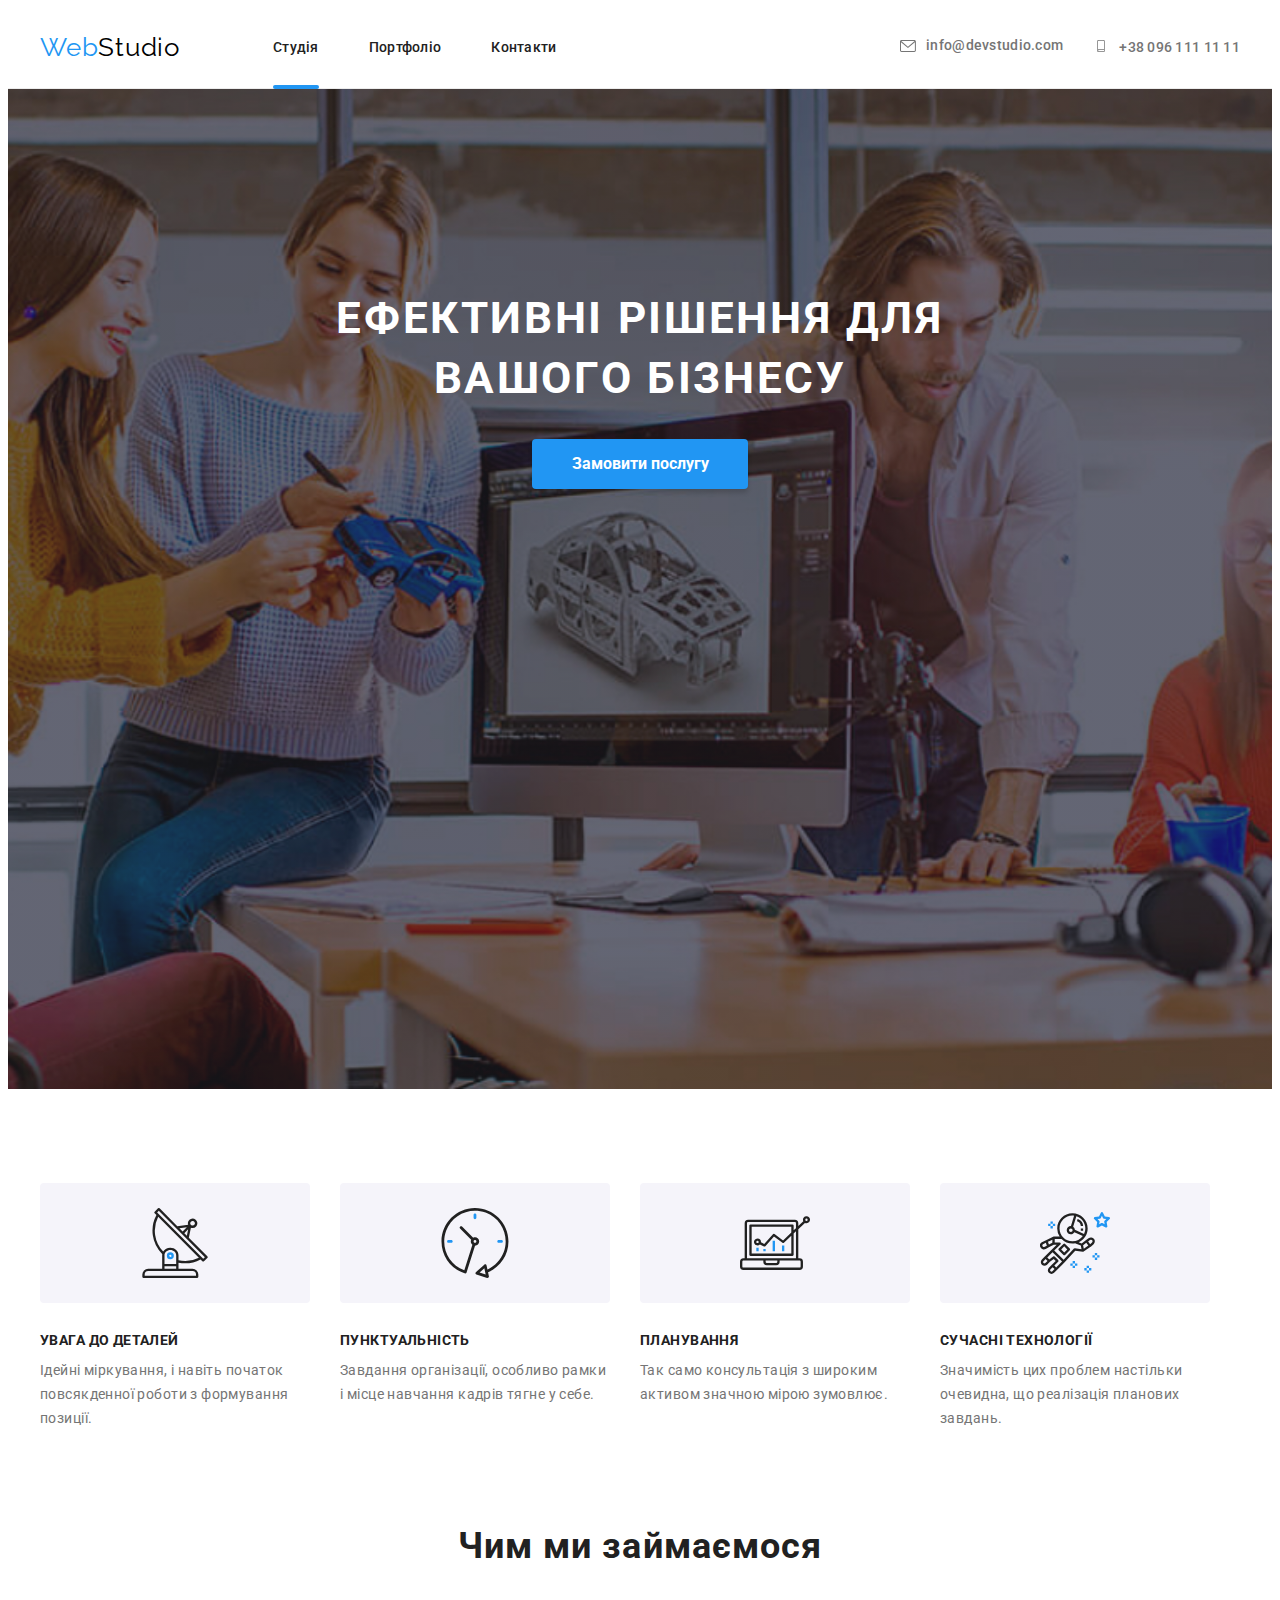
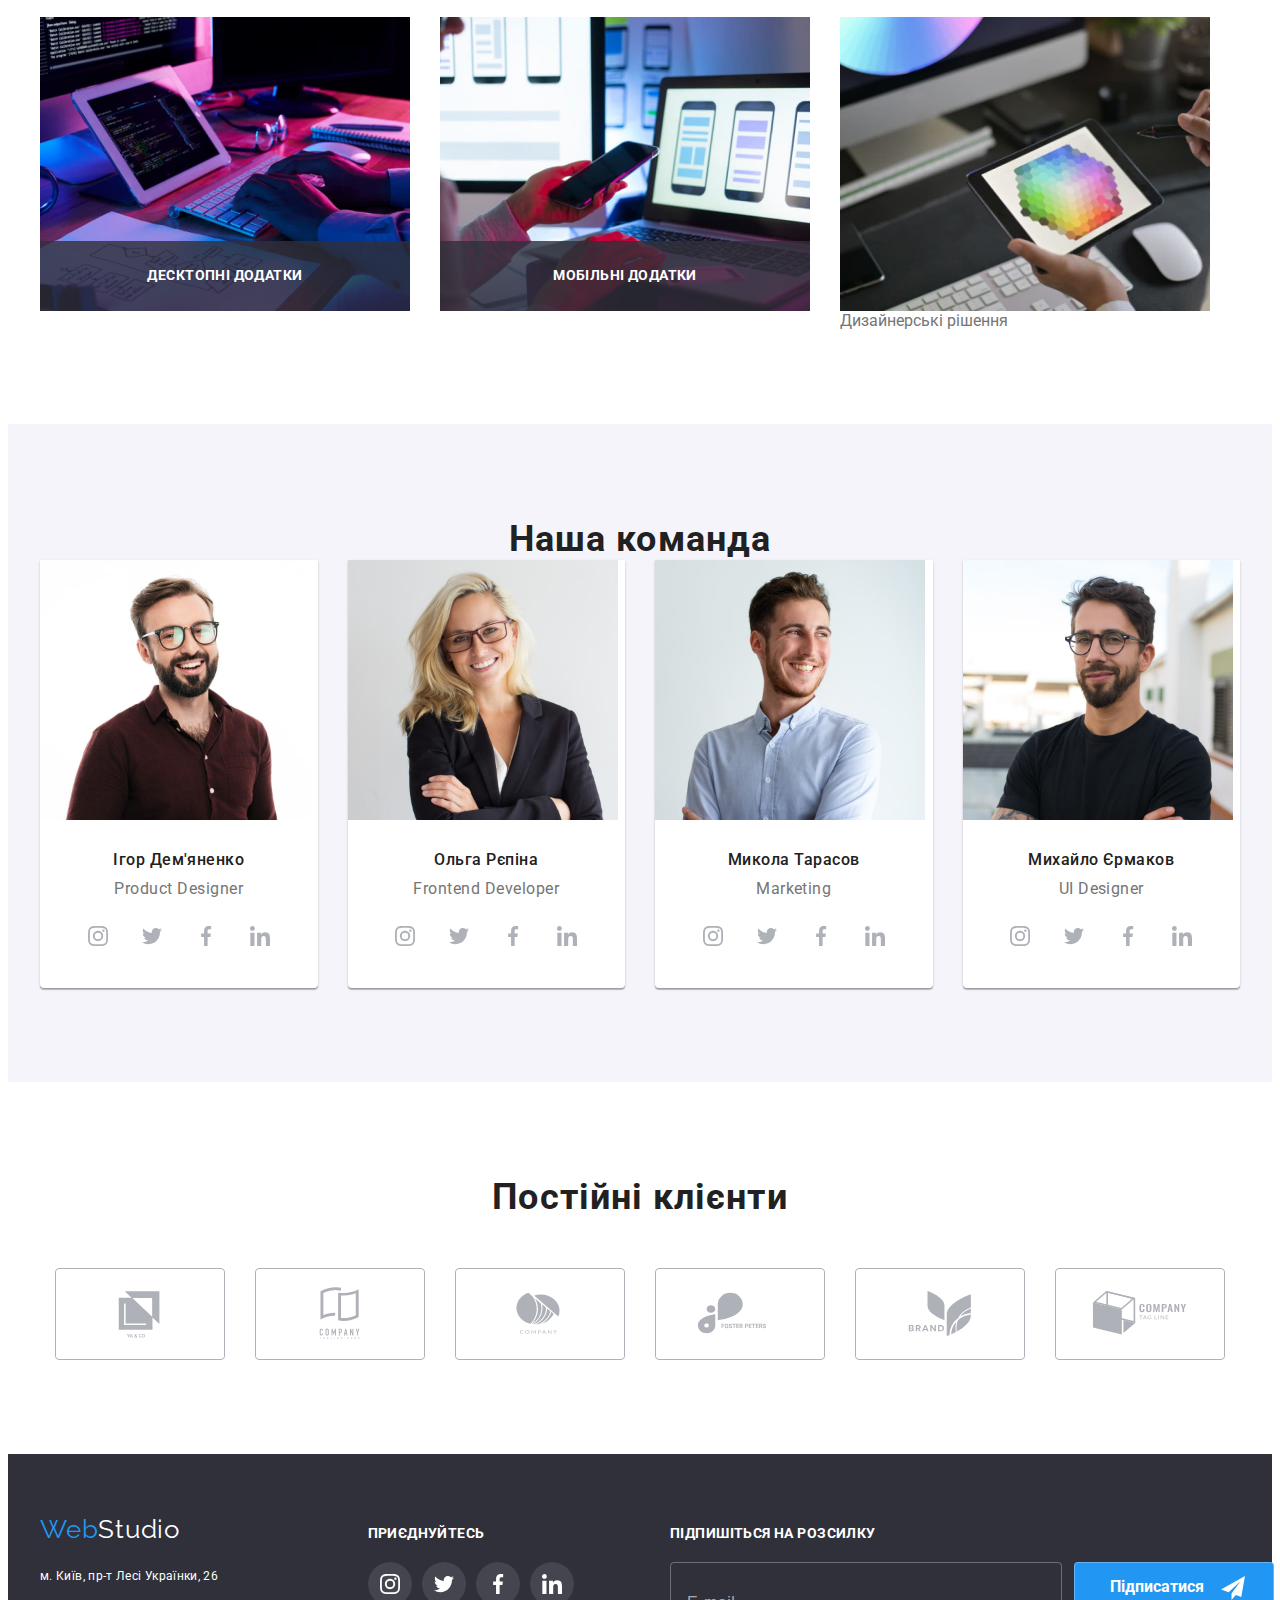
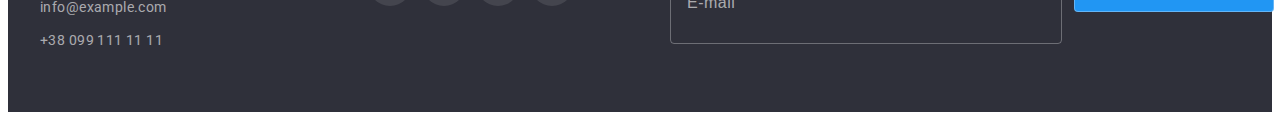
==== commit ce8d9505: "зробити футер" ====
--- a/index.html
+++ b/index.html
@@ -120,7 +120,7 @@
                     <li class="about__item">
                         <div class="about__item-cards">
                                 <img class="about__item-pictures" src="./images/work2.jpg" alt="планшет з кольоровою гамою" width="370">
-                                <p class="about__item-text">Дизайнерські рішення</p>
+                                <p class="about-item-text">Дизайнерські рішення</p>
                          </div>
                     </li>
                 </ul>      
@@ -129,40 +129,79 @@
      
         <section class="team section">
             <div class="container">
-                <h2 class="team__title title">Наша команда</h2>
+                <h2 class="team-title title">Наша команда</h2>
                 <ul class="cards__list list">
                     <li class="cards__item">
                         <img src="./images/igor_demyanenko.jpg"
                             alt="Ігор Дем'яненко"
                             width="270"/>
                             <div class="cards__item-list">
+                                <h3 class="cards__item-title">Ігор Дем'яненко</h3>
+                                <p class="cards__after-title">Product Designer</p>
+                                <ul class="cards__icon list">
+                                    <li class="soc__item">
+                                        <a href="/" class="soc__link link"> 
+                                            <svg class="soc__icon" width="20" height="20"> 
+                                                <use href="./images/icons.svg#icon-instagram"></use>
+                                            </svg>
+                                        </a>
+                                    </li>
+                                    <li class="soc__item">
+                                        <a href="/" class="soc__link link"> 
+                                            <svg class="soc__icon"  width="20" height="20">
+                                                <use href="./images/icons.svg#icon-twitter"></use>
+                                            </svg>
+                                        </a>
+                                    </li>
+                                    <li class="soc__item">
+                                        <a href="/" class="soc__link link"> 
+                                            <svg class="soc__icon"  width="20" height="20">
+                                                <use href="./images/icons.svg#icon-facebook"></use>
+                                            </svg>
+                                        </a>
+                                    </li>
+                                    <li class="soc__item">
+                                        <a href="/" class="soc__link link"> 
+                                            <svg class="soc__icon"  width="20" height="20">
+                                                <use href="./images/icons.svg#icon-linkedin"></use>
+                                            </svg>
+                                        </a>
+                                    </li>
+                                </ul>
+                            </div>
+                    </li>
+                    <li class="cards__item">
+                        <img src="./images/olha_repina.jpg"
+                        alt="Ольга Рєпіна"
+                        width="270"/>
+                            <div class="cards__item-list">
                                 <h3 class="cards__item-title">Ольга Рєпіна</h3>
                                 <p class="cards__after-title">Frontend Developer</p>
                                 <ul class="cards__icon list">
                                     <li class="soc__item">
-                                        <a href="/" class="soc__link link"> 
-                                            <svg class="soc__item" width="20" height="20"> 
+                                        <a href="" class="soc__link link"> 
+                                            <svg class="soc__icon" width="20" height="20"> 
                                                 <use href="./images/icons.svg#icon-instagram"></use>
                                             </svg>
                                         </a>
                                     </li>
-                                    <li class="icon__item">
-                                        <a href="/" class="soc__link link"> 
-                                            <svg class="soc__item"  width="20" height="20">
+                                    <li class="soc__item">
+                                        <a href="" class="soc__link link"> 
+                                            <svg class="soc__icon"  width="20" height="20">
                                                 <use href="./images/icons.svg#icon-twitter"></use>
                                             </svg>
                                         </a>
                                     </li>
-                                    <li class="icon__item">
-                                        <a href="/" class="soc__link link"> 
-                                            <svg class="soc__item"  width="20" height="20">
+                                    <li class="soc__item">
+                                        <a href="" class="soc__link link"> 
+                                            <svg class="soc__icon"  width="20" height="20">
                                                 <use href="./images/icons.svg#icon-facebook"></use>
                                             </svg>
                                         </a>
                                     </li>
-                                    <li class="icon__item">
-                                        <a href="/" class="soc__link link"> 
-                                            <svg class="soc__item"  width="20" height="20">
+                                    <li class="soc__item">
+                                        <a href="" class="soc__link link"> 
+                                            <svg class="soc__icon"  width="20" height="20">
                                                 <use href="./images/icons.svg#icon-linkedin"></use>
                                             </svg>
                                         </a>
@@ -170,77 +209,38 @@
                                 </ul>
                             </div>
                     </li>
-                    <li class="team-item">
-                        <img src="./images/olha_repina.jpg"
-                        alt="Ольга Рєпіна"
-                        width="270"/>
-                            <div class="team-item-list">
-                                <h3 class="team-item-title">Ольга Рєпіна</h3>
-                                <p class="team-after-title">Frontend Developer</p>
-                                <ul class="team-icon list">
-                                    <li class="team-icon-item">
-                                        <a href="" class="team-soc-link link"> 
-                                            <svg class="team-soc-item" width="20" height="20"> 
-                                                <use href="./images/icons.svg#icon-instagram"></use>
-                                            </svg>
-                                        </a>
-                                    </li>
-                                    <li class="team-icon-item">
-                                        <a href="" class="team-soc-link link"> 
-                                            <svg class="team-soc-item"  width="20" height="20">
-                                                <use href="./images/icons.svg#icon-twitter"></use>
-                                            </svg>
-                                        </a>
-                                    </li>
-                                    <li class="team-icon-item">
-                                        <a href="" class="team-soc-link link"> 
-                                            <svg class="team-soc-item"  width="20" height="20">
-                                                <use href="./images/icons.svg#icon-facebook"></use>
-                                            </svg>
-                                        </a>
-                                    </li>
-                                    <li class="team-icon-item">
-                                        <a href="" class="team-soc-link link"> 
-                                            <svg class="team-soc-item"  width="20" height="20">
-                                                <use href="./images/icons.svg#icon-linkedin"></use>
-                                            </svg>
-                                        </a>
-                                    </li>
-                                </ul>
-                            </div>
-                    </li>
-                    <li class="team-item">
+                    <li class="cards__item">
                         <img src="./images/mykola_tarasov.jpg"
                         alt="Микола Тарасов"
                         width="270"/>
-                        <div class="team-item-list">
-                            <h3 class="team-item-title">Ольга Рєпіна</h3>
-                            <p class="team-after-title">Frontend Developer</p>
-                            <ul class="team-icon list">
-                                <li class="team-icon-item">
-                                    <a href="" class="team-soc-link link"> 
-                                        <svg class="team-soc-item" width="20" height="20"> 
+                        <div class="cards__item-list">
+                            <h3 class="cards__item-title">Микола Тарасов</h3>
+                            <p class="cards__after-title">Marketing</p>
+                            <ul class="cards__icon list">
+                                <li class="soc__item">
+                                    <a href="" class="soc__link link"> 
+                                        <svg class="soc__icon" width="20" height="20"> 
                                             <use href="./images/icons.svg#icon-instagram"></use>
                                         </svg>
                                     </a>
                                 </li>
-                                <li class="team-icon-item">
-                                    <a href="" class="team-soc-link link"> 
-                                        <svg class="team-soc-item"  width="20" height="20">
+                                <li class="soc__item">
+                                    <a href="" class="soc__link link"> 
+                                        <svg class="soc__icon"  width="20" height="20">
                                             <use href="./images/icons.svg#icon-twitter"></use>
                                         </svg>
                                     </a>
                                 </li>
-                                <li class="team-icon-item">
-                                    <a href="" class="team-soc-link link"> 
-                                        <svg class="team-soc-item"  width="20" height="20">
+                                <li class="soc__item">
+                                    <a href="" class="soc__link link"> 
+                                        <svg class="soc__icon"  width="20" height="20">
                                             <use href="./images/icons.svg#icon-facebook"></use>
                                         </svg>
                                     </a>
                                 </li>
-                                <li class="team-icon-item">
-                                    <a href="" class="team-soc-link link"> 
-                                        <svg class="team-soc-item"  width="20" height="20">
+                                <li class="soc__item">
+                                    <a href="" class="soc__link link"> 
+                                        <svg class="soc__icon"  width="20" height="20">
                                             <use href="./images/icons.svg#icon-linkedin"></use>
                                         </svg>
                                     </a>
@@ -248,38 +248,38 @@
                             </ul>
                         </div>
                     </li>
-                    <li class="team-item">
+                    <li class="cards__item">
                         <img src="./images/myhailo_ermakov.jpg"
                         alt="Михайло Єрмаков"
                         width="270"/>
-                        <div class="team-item-list">
-                            <h3 class="team-item-title">Ольга Рєпіна</h3>
-                            <p class="team-after-title">Frontend Developer</p>
-                            <ul class="team-icon list">
-                                <li class="team-icon-item">
-                                    <a href="" class="team-soc-link link"> 
-                                        <svg class="team-soc-item" width="20" height="20"> 
+                        <div class="cards__item-list">
+                            <h3 class="cards__item-title">Михайло Єрмаков</h3>
+                            <p class="cards__after-title">UI Designer</p>
+                            <ul class="cards__icon list">
+                                <li class="soc__item">
+                                    <a href="" class="soc__link link"> 
+                                        <svg class="soc__icon" width="20" height="20"> 
                                             <use href="./images/icons.svg#icon-instagram"></use>
                                         </svg>
                                     </a>
                                 </li>
-                                <li class="team-icon-item">
-                                    <a href="" class="team-soc-link link"> 
-                                        <svg class="team-soc-item"  width="20" height="20">
+                                <li class="soc__item">
+                                    <a href="" class="soc__link link"> 
+                                        <svg class="soc__icon"  width="20" height="20">
                                             <use href="./images/icons.svg#icon-twitter"></use>
                                         </svg>
                                     </a>
                                 </li>
-                                <li class="team-icon-item">
-                                    <a href="" class="team-soc-link link"> 
-                                        <svg class="team-soc-item"  width="20" height="20">
+                                <li class="soc__item">
+                                    <a href="" class="soc__link link"> 
+                                        <svg class="soc__icon"  width="20" height="20">
                                             <use href="./images/icons.svg#icon-facebook"></use>
                                         </svg>
                                     </a>
                                 </li>
-                                <li class="team-icon-item">
-                                    <a href="" class="team-soc-link link"> 
-                                        <svg class="team-soc-item"  width="20" height="20">
+                                <li class="soc__item">
+                                    <a href="" class="soc__link link"> 
+                                        <svg class="soc__icon"  width="20" height="20">
                                             <use href="./images/icons.svg#icon-linkedin"></use>
                                         </svg>
                                     </a>
@@ -290,48 +290,48 @@
                 </ul>
             </div>
         </section>
-        <section class="regular-customers section ">
+        <section class=" costumers regular__customers section ">
             <div class="container">
-                <h2 class="customers-title title">Постійні клієнти</h2>
-                <ul class="customers-list list">
-                    <li class="customers-item">
-                        <a href="/" class="customer-item-example link">
-                            <svg class="customer-icons" width="106" height="60">
+                <h2 class="customers__title title">Постійні клієнти</h2>
+                <ul class="client__list list">
+                    <li class="client__item">
+                        <a href="/" class="client__item-example link">
+                            <svg class="client__icons" width="106" height="60">
                                 <use href="./images/icons.svg#icon-yaca"></use>
                             </svg>
                         </a>
                     </li>
-                    <li class="customers-item">
-                        <a href="/" class="customer-item-example link">    
-                            <svg class="customer-icons" width="106" height="60">
+                    <li class="client__item">
+                        <a href="/" class="client__item-example link">    
+                            <svg class="client__icons" width="106" height="60">
                                 <use href="./images/icons.svg#icon-tagline-here"></use>
                             </svg> 
                         </a>
                     </li>
-                    <li class="customers-item">
-                        <a href="/" class="customer-item-example link">
-                            <svg class="customer-icons" width="106" height="60">
+                    <li class="client__item">
+                        <a href="/" class="client__item-example link">
+                            <svg class="client__icons" width="106" height="60">
                                 <use href="./images/icons.svg#icon-company"></use>
                             </svg> 
                         </a>
                     </li>
-                    <li class="customers-item">
-                        <a href="/" class="customer-item-example link">
-                            <svg class="customer-icons" width="106" height="60">
+                    <li class="client__item">
+                        <a href="/" class="client__item-example link">
+                            <svg class="client__icons" width="106" height="60">
                                 <use href="./images/icons.svg#icon-foster-peters"></use>
                             </svg> 
                         </a>
                     </li>
-                    <li class="customers-item">
-                        <a href="/" class="customer-item-example link">
-                            <svg class="customer-icons" width="106" height="60">
+                    <li class="client__item">
+                        <a href="/" class="client__item-example link">
+                            <svg class="client__icons" width="106" height="60">
                                 <use href="./images/icons.svg#icon-brand"></use>
                             </svg> 
                         </a>
                     </li>
-                    <li class="customers-item">
-                        <a href="/" class="customer-item-example link">
-                            <svg class="customer-icons" width="106" height="60">
+                    <li class="client__item">
+                        <a href="/" class="client__item-example link">
+                            <svg class="client__icons" width="106" height="60">
                                 <use href="./images/icons.svg#icon-tag-line"></use>
                             </svg> 
                         </a>
--- a/css/main.min.css
+++ b/css/main.min.css
@@ -1 +1 @@
-:root{--title-text-color:#212121;--button-text-color:#212121;--primary-backgraund-color:#FFFFFF;--primary-text-color:#757575;--first-logo-color:#2196F3;--button-active-color:#2196F3;--button-color:#F5F4FA;--about-backgraund-color:#F5F4FA;--hero-backgraund-color:#2F303A;--second-logo-color:#000000;--hero-color:#FFFFFF;--timing-function:cubic-bezier(0.4, 0, 0.2, 1) }p,h1,h2,h3,h4,h5,h6{margin-top:0;margin-bottom:0}ul{margin:0;padding-left:0}img{display:block;max-width:100%;height:auto}address{font-style:normal}body{color:var(--primary-text-color);font-family:Roboto,sans-serif;background-color:var(--primary-backgraund-color)}.list{list-style:none;margin:0px;padding:0px}.link{text-decoration:none}.section{padding-top:94px;padding-bottom:94px}.current{color:var(--button-active-color)}.visually-hidden{position:absolute;white-space:nowrap;width:1px;height:1px;overflow:hidden;border:0;padding:0;clip:rect(0 0 0 0);clip-path:inset(50%);margin:-1px;margin-top:0px}.btn-footer-submit,.comment-footer::placeholder,.footer-icons-link,.customer-item-example,.soc__link,.cards__icon,.about__item-text,.features__list__item-link,.form-field-checkbox,.check-text span,.check-text,.button-x,.contacts__link-mail,.navigation{display:flex;align-items:center}.container{margin-left:auto;margin-right:auto;width:1200px;padding-left:15px;padding-right:15px}.title{font-weight:700;font-size:36px;line-height:1.17;letter-spacing:.03em;text-align:center;color:var(--title-text-color)}.navy{font-weight:500;font-size:14px;line-height:1.14;letter-spacing:.02em}.btn{font-family:inherit;font-weight:700;font-size:16px;line-height:1.88;width:200px;height:50px;color:var(--hero-color);background-color:var(--button-active-color);cursor:pointer}.logo{display:inline-block;font-family:"Raleway";font-size:26px;line-height:1.19;letter-spacing:.03em}.header__logo{padding-top:24px;padding-bottom:25px;color:var(--first-logo-color)}.header__logo-studio{color:var(--second-logo-color);padding-top:0px;padding-bottom:0px}.header{background-color:var(--primary-backgraund-color);border:1px solid #ececec;border-top:none;border-right:none;border-left:none}.navigation__list{display:flex;margin-left:93px;position:relative}.navigation__list .navigation__item+.navigation__item{margin-left:50px}.navigation__list .navigation__link{display:block;padding-top:32px;padding-bottom:32px}.navigation__link{position:relative;display:block;color:var(--title-text-color);transition:color 250ms var(--timing-function)}.navigation__link:hover,.navigation__link:focus{color:var(--button-active-color)}.navigation__link.current::after{content:"";position:absolute;left:0;bottom:-1px;display:block;width:100%;height:4px;border-radius:2px;background-color:var(--button-active-color);opacity:1;transition:opacity 250ms var(--timing-function)}.contacts__list{display:flex;margin-left:auto;justify-content:center}.contacts__list .contacts__item+.contacts__item{margin-left:30px}.contacts__link{font-weight:500;font-size:14px;line-height:.14;letter-spacing:.02em;color:var(--primary-text-color);padding-top:32px;padding-bottom:32px}.contacts__link-mail{transition:color 250ms var(--timing-function)}.contacts__link-mail:hover,.contacts__link-mail:focus{color:var(--button-active-color)}.contacts__link-tel{display:flex;align-items:baseline;height:16px;margin-left:0;transition:color 250ms var(--timing-function)}.contacts__link-tel:hover,.contacts__link-tel:focus{color:var(--button-active-color)}.contacts__icon{margin-right:10px;fill:currentColor}.hero{background-color:var(--hero-backgraund-color);padding-top:200px;padding-bottom:200px;min-height:600px;background-image:linear-gradient(to right, rgba(47, 48, 58, 0.4), rgba(47, 48, 58, 0.4)),url(../images/hero.jpg);background-repeat:no-repeat;background-position:center;background-size:cover;max-width:1600px;margin:0 auto}.hero__title{max-width:696px;font-size:44px;line-height:1.36;letter-spacing:.06em;text-transform:uppercase;color:var(--hero-color);margin:0 auto;margin-bottom:30px;text-align:center;padding-left:5px;padding-right:5px}.hero__btn{display:block;margin:0 auto;box-shadow:0px 4px 4px rgba(0,0,0,.15);border-radius:4px;min-width:216px;border-style:none;padding:10px 32px}.backdrop{position:fixed;width:100%;height:100%;top:0;left:0;background-color:rgba(0,0,0,.2);transition:opacity 500ms var(--timing-function),visibility 500ms var(--timing-function)}.backdrop.is-hidden{opacity:0;pointer-events:none;visibility:hidden}textarea{resize:none}.modal{position:absolute;top:50%;left:50%;border-radius:10px;width:528px;height:581px;padding:40px;background-color:#fff;transform:translate(-50%, -50%) scale(1);transition:transform 500ms var(--timing-function),min-height 500ms var(--timing-function)}.button-x{position:absolute;top:8px;right:8px;width:30px;height:30px;background-color:#fff;border:1px solid rgba(0,0,0,.1);border-radius:50%;background-color:rgba(0,0,0,0);cursor:pointer}.button-x:hover .button-icon,.button-x:focus .button-icon{fill:var(--button-active-color)}.backdrop.is-hidden .modal{transform:translate(-50%, -50%) scale(0);min-height:0}.form-title{font-weight:700;font-size:20px;line-height:1.15;letter-spacing:.03em;text-align:center;color:var(--title-text-color);margin-bottom:12px}.form-field{display:flex;flex-direction:column;margin:0;padding:0;margin-bottom:10px}.input-wrap{position:relative}.imput-title{display:block;font-size:12px;line-height:1.17;letter-spacing:.01em;margin-bottom:4px;color:var(--primary-text-color)}.form-icon{position:absolute;left:12px;top:50%;transform:translateY(-50%)}.form-input:focus~.form-icon{fill:var(--button-active-color)}.form-input{width:100%;height:40px;border:1px solid rgba(33,33,33,.2);border-radius:4px;padding:12px 12px 12px 42px;font-weight:12;color:var(--button-text-color);cursor:pointer}.form-input:focus{outline-color:var(--button-active-color)}.form-input::placeholder{font-size:12px;line-height:1.17;letter-spacing:.01em;color:rgba(117,117,117,.5)}.form-comment{margin-bottom:20px}.comment{width:100%;height:120px;border:1px solid rgba(33,33,33,.2);border-radius:4px;padding:12px 16px;font-size:12px;line-height:1.17;letter-spacing:.01em;color:var(--button-text-color);cursor:pointer;transition:outline-color 250ms var(--timing-function)}.comment::placeholder{font-size:12px;line-height:1.17;letter-spacing:.01em}.comment:focus{outline-color:var(--button-active-color)}.checkbox{-webkit-perspective:none;-moz-appearance:none;appearance:none;position:absolut}.checkbox:checked+.check-text span{background-color:var(--button-active-color);border:var(--button-active-color)}.checkbox:checked+.check-text .icon-check{fill:var(--primary-backgraund-color)}.checkbox:focus+.check-text span{border-color:var(--button-active-color)}.check-text{justify-content:center;font-size:14px;line-height:1.71;letter-spacing:.03em;color:var(--primary-text-color);transition:background-color 250ms var(--timing-function),border 250ms var(--timing-function),border-color 250ms var(--timing-function)}.check-text span{justify-content:center;width:16px;height:15px;border:2px solid var(--button-text-color);border-radius:3px;margin-right:7px}.icon-check{fill:rgba(0,0,0,0);transition:fill 250ms var(--timing-function)}.btn-submit{display:block;margin:0 auto;border:rgba(0,0,0,0);box-shadow:0px 4px 4px rgba(0,0,0,.15);border-radius:4px;transition:outline 250ms var(--timing-function)}.btn-submit:focus{outline:var(--button-active-color)}.form-field-checkbox{justify-content:center;position:relative;width:100%;height:24px;margin-bottom:30px}.form-checkbox-link{font-size:14px;line-height:1.71;letter-spacing:.03em;color:var(--button-active-color)}.features .features__list{display:flex}.features__list__item{flex-basis:calc((100% - 90px)/4);margin-right:30px}.features__list__item:not(:last-child){margin-right:30px}.features__list__item-link{justify-content:center;width:270px;height:120px;background:#f5f4fa;border-radius:4px;margin-bottom:30px}.features__list__item-title{font-weight:700;font-size:14px;line-height:1.14;letter-spacing:.03em;text-transform:uppercase;color:var(--title-text-color);margin-top:0px;margin-bottom:10px}.features__list__item-after-title{font-size:14px;line-height:1.71;letter-spacing:.03em;color:var(--primary-text-color);margin-top:0px}.about{padding-top:0}.about__title{margin-bottom:50px}.about__list{display:flex}.about__item-cards{position:relative}.about__item:not(:last-child){margin-right:30px}.about__item-text{position:absolute;justify-content:center;font-weight:700;font-size:14px;line-height:1.14;letter-spacing:.03em;left:0;bottom:0;width:100%;min-height:70px;text-align:center;text-transform:uppercase;color:var(--hero-color);background-color:rgba(47,48,58,.8)}.team{background-color:var(--about-backgraund-color)}.team__title{padding-bottom:0px;margin-top:0px;margin-bottom:50px}.cards__list{display:flex}.cards__item{background-color:var(--primary-backgraund-color);box-shadow:0px 1px 3px rgba(0,0,0,.12),0px 1px 1px rgba(0,0,0,.14),0px 2px 1px rgba(0,0,0,.2);border-radius:0px 0px 4px 4px;flex-basis:calc((100% - 90px)/4)}.cards__item:not(:last-child){margin-right:30px}.cards__item-list{padding-top:30px;padding-bottom:30px;padding-left:5px;padding-right:5px}.cards__item-title{text-align:center;font-weight:500;font-size:16px;line-height:1.19;letter-spacing:.03em;color:var(--title-text-color);margin-top:0px;margin-bottom:10px}.cards__after-title{text-align:center;font-size:16px;line-height:1.19;letter-spacing:.03em;color:var(--primary-text-color);margin-bottom:16px}.cards__icon{justify-content:center;gap:10px}.soc__item{fill:#afb1b8;transition:fill 250ms var(--timing-function)}.soc__link:hover .soc__item,.soc__link:focus .soc__item{fill:var(--hero-color)}.soc__link{justify-content:center;width:44px;height:44px;border-radius:50%;background-color:var(--primary-backgraund-color);transition:background-color 250ms var(--timing-function)}.soc__link:hover,.soc__link:focus{background-color:var(--button-active-color)}.regular-customers{padding-top:94px 200px 94px 200px}.customers-title{padding-bottom:0px;margin-top:0px;margin-bottom:50px}.customers-list{display:flex;justify-content:center;gap:30px}.customer-item-example{justify-content:center;width:170px;height:92px;border-radius:4px;border:1px solid #afb1b8;box-sizing:border-box;transition:border-color 250ms var(--timing-function)}.customer-item-example:hover,.customer-item-example:focus{border-color:var(--button-active-color)}.customer-icons{fill:#afb1b8;transition:fill 250ms var(--timing-function)}.customer-item-example:hover .customer-icons,.customer-item-example:focus .customer-icons{fill:var(--button-active-color)}.footer{background-color:var(--hero-backgraund-color);padding-top:60px;padding-bottom:60px}.footer-logo{color:var(--button-active-color);padding-top:0px;padding-bottom:0px;margin-bottom:20px}.logo-color-footer{color:var(--hero-color);padding-top:0px;padding-bottom:0px}.address{font-style:unset;margin-top:0px}.address-location{font-size:12px;line-height:1.71;letter-spacing:.03em;margin-top:0px;color:var(--hero-color);transition:color 250ms var(--timing-function)}.address-item:not(:last-child){margin-bottom:9px}.address-location:hover,.address-location:focus,.address-mail:hover,.address-mail:focus,.address-tel:hover,.address-tel:focus{color:var(--button-active-color)}.address-tel{margin-top:0px}.address-mail,.address-tel{font-size:14px;line-height:1.71;letter-spacing:.03em;color:rgba(255,255,255,.6);transition:color 250ms var(--timing-function)}.footer-title{font-weight:700;font-size:14px;line-height:1.14;letter-spacing:.03em;text-transform:uppercase;color:var(--hero-color)}.footer-main{display:flex;align-items:baseline;justify-content:space-between}.footer-pre{width:231px}.footer-after{width:206px}.footer-after-title{font-weight:700;font-size:14px;line-height:1.14;letter-spacing:.03em;text-transform:uppercase;margin-bottom:20px;color:var(--hero-color)}.footer-icons-list{display:flex;justify-content:center;gap:10px}.footer-icons-link{justify-content:center;width:44px;height:44px;border-radius:50%;background-color:rgba(255,255,255,.1);transition:background-color 250ms var(--timing-function)}.footer-icons-link:hover,.footer-icons-link:focus{background-color:var(--button-active-color)}.footer-icons-soc{fill:var(--hero-color)}.footer-form{display:flex;flex-direction:column;justify-content:center;align-items:flex-start;width:570px;height:86px}.footer-form-title{font-weight:700;font-size:14px;line-height:1.14;letter-spacing:.03em;text-transform:uppercase;color:var(--hero-color);margin-bottom:20px}.footer-form-submit{display:flex}.comment-footer{width:358px;height:50px;margin-right:12px;padding:15px 16px;overflow:hidden;color:var(--hero-color);outline:currentColor;border:1px solid rgba(255,255,255,.3);border-radius:4px;background-color:rgba(0,0,0,0);transition:color 250ms var(--timing-function),filter 250ms var(--timing-function),border-color 250ms var(--timing-function)}.comment-footer:focus{filter:drop-shadow(0px 4px 4px rgba(0, 0, 0, 0.15));color:var(--hero-color);border-color:var(--button-color)}.comment-footer::placeholder{font-size:16px;line-height:1.25;letter-spacing:.03em;color:rgba(255,255,255,.6)}.btn-footer-submit{justify-content:center;position:relative;padding:10px 62px 10px 28px;outline:var(--button-active-color);border:1px solid rgba(255,255,255,.3);border-radius:4px;transition:color 250ms var(--timing-function),box-shadow 250ms var(--timing-function)}.btn-footer-submit:focus{outline:var(--button-active-color);box-shadow:0px 4px 4px rgba(0,0,0,.15)}.footer-submit-icon{fill:currentColor;position:absolute;right:28px;top:13px}.filter-list{display:flex;min-width:574px;justify-content:center;margin-bottom:50px}.filter-item:not(:last-child){margin-right:8px}.filter-btn{display:block;font-weight:500;font-size:16px;line-height:1.62;letter-spacing:.03em;padding:6px 22px;border:none;border-radius:4px;cursor:pointer;font-family:inherit;text-align:center;color:var(--button-text-color);background-color:var(--button-color);transition:color 250ms var(--timing-function),background-color 250ms var(--timing-function),box-shadow 250ms var(--timing-function)}.filter-btn:hover,.filter-btn:focus{color:var(--hero-color);background-color:var(--button-active-color);box-shadow:0px 3px 1px rgba(0,0,0,.1),0px 1px 2px rgba(0,0,0,.08),0px 2px 2px rgba(0,0,0,.12)}.portfolio-list{display:flex;flex-wrap:wrap}.portfolio-cards-link{display:block;transition:box-shadow 250ms var(--timing-function)}.portfolio-cards-link:hover,.portfolio-cards-link:focus{box-shadow:0 1px 1px rgba(0,0,0,.12),0 4px 4px rgba(0,0,0,.06),1px 4px 6px rgba(0,0,0,.16)}.portfolio-cards{position:relative;overflow:hidden}.portfolio-cards-text{position:absolute;font-size:18px;line-height:1.56;letter-spacing:.03em;top:0;left:0;padding:63px 24px 63px 24px;background-color:rgba(33,150,243,.9);color:var(--hero-color);width:100%;height:100%;transform:translateY(101%);transition:transform 250ms var(--timing-function);overflow:auto}.portfolio-cards-link:hover .portfolio-cards-text{transform:translateY(0)}.portfolio-item{flex-basis:calc((100% - 60px)/3);color:var(--primary-backgraund-color);background-color:var(--primary-backgraund-color);margin-right:30px;margin-bottom:30px}.portfolio-item:nth-child(3n){margin-right:0px}.portfolio-item:nth-last-child(-n+3){margin-bottom:0px}.portfolio-item-list{padding:20px 24px 20px 24px;border:1px solid #eee;border-top:none}.portfolio-item-title{font-weight:700;font-size:18px;line-height:2;letter-spacing:.06em;color:var(--title-text-color);margin-bottom:4px}.portfolio-after-title{font-size:16px;line-height:1.88;letter-spacing:.03em;color:var(--primary-text-color);padding-bottom:0px}/*# sourceMappingURL=main.min.css.map */+:root{--title-text-color:#212121;--button-text-color:#212121;--primary-backgraund-color:#FFFFFF;--primary-text-color:#757575;--first-logo-color:#2196F3;--button-active-color:#2196F3;--button-color:#F5F4FA;--about-backgraund-color:#F5F4FA;--hero-backgraund-color:#2F303A;--second-logo-color:#000000;--hero-color:#FFFFFF;--timing-function:cubic-bezier(0.4, 0, 0.2, 1) }p,h1,h2,h3,h4,h5,h6{margin-top:0;margin-bottom:0}ul{margin:0;padding-left:0}img{display:block;max-width:100%;height:auto}address{font-style:normal}body{color:var(--primary-text-color);font-family:Roboto,sans-serif;background-color:var(--primary-backgraund-color)}.list{list-style:none;margin:0px;padding:0px}.link{text-decoration:none}.section{padding-top:94px;padding-bottom:94px}.current{color:var(--button-active-color)}.visually-hidden{position:absolute;white-space:nowrap;width:1px;height:1px;overflow:hidden;border:0;padding:0;clip:rect(0 0 0 0);clip-path:inset(50%);margin:-1px;margin-top:0px}.btn-footer-submit,.comment-footer::placeholder,.footer-icons-link,.client__item-example,.soc__link,.cards__icon,.about__item-text,.features__list__item-link,.form-field-checkbox,.check-text span,.check-text,.button-x,.contacts__link-mail,.navigation{display:flex;align-items:center}.container{margin-left:auto;margin-right:auto;width:1200px;padding-left:15px;padding-right:15px}.title{font-weight:700;font-size:36px;line-height:1.17;letter-spacing:.03em;text-align:center;color:var(--title-text-color)}.navy{font-weight:500;font-size:14px;line-height:1.14;letter-spacing:.02em}.btn{font-family:inherit;font-weight:700;font-size:16px;line-height:1.88;width:200px;height:50px;color:var(--hero-color);background-color:var(--button-active-color);cursor:pointer}.logo{display:inline-block;font-family:"Raleway";font-size:26px;line-height:1.19;letter-spacing:.03em}.header__logo{padding-top:24px;padding-bottom:25px;color:var(--first-logo-color)}.header__logo-studio{color:var(--second-logo-color);padding-top:0px;padding-bottom:0px}.header{background-color:var(--primary-backgraund-color);border:1px solid #ececec;border-top:none;border-right:none;border-left:none}.navigation__list{display:flex;margin-left:93px;position:relative}.navigation__list .navigation__item+.navigation__item{margin-left:50px}.navigation__list .navigation__link{display:block;padding-top:32px;padding-bottom:32px}.navigation__link{position:relative;display:block;color:var(--title-text-color);transition:color 250ms var(--timing-function)}.navigation__link:hover,.navigation__link:focus{color:var(--button-active-color)}.navigation__link.current::after{content:"";position:absolute;left:0;bottom:-1px;display:block;width:100%;height:4px;border-radius:2px;background-color:var(--button-active-color);opacity:1;transition:opacity 250ms var(--timing-function)}.contacts__list{display:flex;margin-left:auto;justify-content:center}.contacts__list .contacts__item+.contacts__item{margin-left:30px}.contacts__link{font-weight:500;font-size:14px;line-height:.14;letter-spacing:.02em;color:var(--primary-text-color);padding-top:32px;padding-bottom:32px}.contacts__link-mail{transition:color 250ms var(--timing-function)}.contacts__link-mail:hover,.contacts__link-mail:focus{color:var(--button-active-color)}.contacts__link-tel{display:flex;align-items:baseline;height:16px;margin-left:0;transition:color 250ms var(--timing-function)}.contacts__link-tel:hover,.contacts__link-tel:focus{color:var(--button-active-color)}.contacts__icon{margin-right:10px;fill:currentColor}.hero{background-color:var(--hero-backgraund-color);padding-top:200px;padding-bottom:200px;min-height:600px;background-image:linear-gradient(to right, rgba(47, 48, 58, 0.4), rgba(47, 48, 58, 0.4)),url(../images/hero.jpg);background-repeat:no-repeat;background-position:center;background-size:cover;max-width:1600px;margin:0 auto}.hero__title{max-width:696px;font-size:44px;line-height:1.36;letter-spacing:.06em;text-transform:uppercase;color:var(--hero-color);margin:0 auto;margin-bottom:30px;text-align:center;padding-left:5px;padding-right:5px}.hero__btn{display:block;margin:0 auto;box-shadow:0px 4px 4px rgba(0,0,0,.15);border-radius:4px;min-width:216px;border-style:none;padding:10px 32px}.backdrop{position:fixed;width:100%;height:100%;top:0;left:0;background-color:rgba(0,0,0,.2);transition:opacity 500ms var(--timing-function),visibility 500ms var(--timing-function)}.backdrop.is-hidden{opacity:0;pointer-events:none;visibility:hidden}textarea{resize:none}.modal{position:absolute;top:50%;left:50%;border-radius:10px;width:528px;height:581px;padding:40px;background-color:#fff;transform:translate(-50%, -50%) scale(1);transition:transform 500ms var(--timing-function),min-height 500ms var(--timing-function)}.button-x{position:absolute;top:8px;right:8px;width:30px;height:30px;background-color:#fff;border:1px solid rgba(0,0,0,.1);border-radius:50%;background-color:rgba(0,0,0,0);cursor:pointer}.button-x:hover .button-icon,.button-x:focus .button-icon{fill:var(--button-active-color)}.backdrop.is-hidden .modal{transform:translate(-50%, -50%) scale(0);min-height:0}.form-title{font-weight:700;font-size:20px;line-height:1.15;letter-spacing:.03em;text-align:center;color:var(--title-text-color);margin-bottom:12px}.form-field{display:flex;flex-direction:column;margin:0;padding:0;margin-bottom:10px}.input-wrap{position:relative}.imput-title{display:block;font-size:12px;line-height:1.17;letter-spacing:.01em;margin-bottom:4px;color:var(--primary-text-color)}.form-icon{position:absolute;left:12px;top:50%;transform:translateY(-50%)}.form-input:focus~.form-icon{fill:var(--button-active-color)}.form-input{width:100%;height:40px;border:1px solid rgba(33,33,33,.2);border-radius:4px;padding:12px 12px 12px 42px;font-weight:12;color:var(--button-text-color);cursor:pointer}.form-input:focus{outline-color:var(--button-active-color)}.form-input::placeholder{font-size:12px;line-height:1.17;letter-spacing:.01em;color:rgba(117,117,117,.5)}.form-comment{margin-bottom:20px}.comment{width:100%;height:120px;border:1px solid rgba(33,33,33,.2);border-radius:4px;padding:12px 16px;font-size:12px;line-height:1.17;letter-spacing:.01em;color:var(--button-text-color);cursor:pointer;transition:outline-color 250ms var(--timing-function)}.comment::placeholder{font-size:12px;line-height:1.17;letter-spacing:.01em}.comment:focus{outline-color:var(--button-active-color)}.checkbox{-webkit-perspective:none;-moz-appearance:none;appearance:none;position:absolut}.checkbox:checked+.check-text span{background-color:var(--button-active-color);border:var(--button-active-color)}.checkbox:checked+.check-text .icon-check{fill:var(--primary-backgraund-color)}.checkbox:focus+.check-text span{border-color:var(--button-active-color)}.check-text{justify-content:center;font-size:14px;line-height:1.71;letter-spacing:.03em;color:var(--primary-text-color);transition:background-color 250ms var(--timing-function),border 250ms var(--timing-function),border-color 250ms var(--timing-function)}.check-text span{justify-content:center;width:16px;height:15px;border:2px solid var(--button-text-color);border-radius:3px;margin-right:7px}.icon-check{fill:rgba(0,0,0,0);transition:fill 250ms var(--timing-function)}.btn-submit{display:block;margin:0 auto;border:rgba(0,0,0,0);box-shadow:0px 4px 4px rgba(0,0,0,.15);border-radius:4px;transition:outline 250ms var(--timing-function)}.btn-submit:focus{outline:var(--button-active-color)}.form-field-checkbox{justify-content:center;position:relative;width:100%;height:24px;margin-bottom:30px}.form-checkbox-link{font-size:14px;line-height:1.71;letter-spacing:.03em;color:var(--button-active-color)}.features .features__list{display:flex}.features__list__item{flex-basis:calc((100% - 90px)/4);margin-right:30px}.features__list__item:not(:last-child){margin-right:30px}.features__list__item-link{justify-content:center;width:270px;height:120px;background:#f5f4fa;border-radius:4px;margin-bottom:30px}.features__list__item-title{font-weight:700;font-size:14px;line-height:1.14;letter-spacing:.03em;text-transform:uppercase;color:var(--title-text-color);margin-top:0px;margin-bottom:10px}.features__list__item-after-title{font-size:14px;line-height:1.71;letter-spacing:.03em;color:var(--primary-text-color);margin-top:0px}.about{padding-top:0}.about__title{margin-bottom:50px}.about__list{display:flex}.about__item-cards{position:relative}.about__item:not(:last-child){margin-right:30px}.about__item-text{position:absolute;justify-content:center;font-weight:700;font-size:14px;line-height:1.14;letter-spacing:.03em;left:0;bottom:0;width:100%;min-height:70px;text-align:center;text-transform:uppercase;color:var(--hero-color);background-color:rgba(47,48,58,.8)}.team{background-color:var(--about-backgraund-color)}.team__title{padding-bottom:0px;margin-top:0px;margin-bottom:50px}.cards__list{display:flex}.cards__item{background-color:var(--primary-backgraund-color);box-shadow:0px 1px 3px rgba(0,0,0,.12),0px 1px 1px rgba(0,0,0,.14),0px 2px 1px rgba(0,0,0,.2);border-radius:0px 0px 4px 4px;flex-basis:calc((100% - 90px)/4)}.cards__item:not(:last-child){margin-right:30px}.cards__item-list{padding-top:30px;padding-bottom:30px;padding-left:5px;padding-right:5px}.cards__item-title{text-align:center;font-weight:500;font-size:16px;line-height:1.19;letter-spacing:.03em;color:var(--title-text-color);margin-top:0px;margin-bottom:10px}.cards__after-title{text-align:center;font-size:16px;line-height:1.19;letter-spacing:.03em;color:var(--primary-text-color);margin-bottom:16px}.cards__icon{justify-content:center;gap:10px}.soc__icon{fill:#afb1b8;transition:fill 250ms var(--timing-function)}.soc__link:hover .soc__icon,.soc__link:focus .soc__icon{fill:var(--hero-color)}.soc__link{justify-content:center;width:44px;height:44px;border-radius:50%;background-color:var(--primary-backgraund-color);transition:background-color 250ms var(--timing-function)}.soc__link:hover,.soc__link:focus{background-color:var(--button-active-color)}.regular__customers{padding-top:94px 200px 94px 200px}.customers__title{padding-bottom:0px;margin-top:0px;margin-bottom:50px}.client__list{display:flex;justify-content:center;gap:30px}.client__item-example{justify-content:center;width:170px;height:92px;border-radius:4px;border:1px solid #afb1b8;box-sizing:border-box;transition:border-color 250ms var(--timing-function)}.client__item-example:hover,.client__item-example:focus{border-color:var(--button-active-color)}.client__icons{fill:#afb1b8;transition:fill 250ms var(--timing-function)}.client__item-example:hover .client__icons,.client__item-example:focus .client__icons{fill:var(--button-active-color)}.footer{background-color:var(--hero-backgraund-color);padding-top:60px;padding-bottom:60px}.footer-logo{color:var(--button-active-color);padding-top:0px;padding-bottom:0px;margin-bottom:20px}.logo-color-footer{color:var(--hero-color);padding-top:0px;padding-bottom:0px}.address{font-style:unset;margin-top:0px}.address-location{font-size:12px;line-height:1.71;letter-spacing:.03em;margin-top:0px;color:var(--hero-color);transition:color 250ms var(--timing-function)}.address-item:not(:last-child){margin-bottom:9px}.address-location:hover,.address-location:focus,.address-mail:hover,.address-mail:focus,.address-tel:hover,.address-tel:focus{color:var(--button-active-color)}.address-tel{margin-top:0px}.address-mail,.address-tel{font-size:14px;line-height:1.71;letter-spacing:.03em;color:rgba(255,255,255,.6);transition:color 250ms var(--timing-function)}.footer-title{font-weight:700;font-size:14px;line-height:1.14;letter-spacing:.03em;text-transform:uppercase;color:var(--hero-color)}.footer-main{display:flex;align-items:baseline;justify-content:space-between}.footer-pre{width:231px}.footer-after{width:206px}.footer-after-title{font-weight:700;font-size:14px;line-height:1.14;letter-spacing:.03em;text-transform:uppercase;margin-bottom:20px;color:var(--hero-color)}.footer-icons-list{display:flex;justify-content:center;gap:10px}.footer-icons-link{justify-content:center;width:44px;height:44px;border-radius:50%;background-color:rgba(255,255,255,.1);transition:background-color 250ms var(--timing-function)}.footer-icons-link:hover,.footer-icons-link:focus{background-color:var(--button-active-color)}.footer-icons-soc{fill:var(--hero-color)}.footer-form{display:flex;flex-direction:column;justify-content:center;align-items:flex-start;width:570px;height:86px}.footer-form-title{font-weight:700;font-size:14px;line-height:1.14;letter-spacing:.03em;text-transform:uppercase;color:var(--hero-color);margin-bottom:20px}.footer-form-submit{display:flex}.comment-footer{width:358px;height:50px;margin-right:12px;padding:15px 16px;overflow:hidden;color:var(--hero-color);outline:currentColor;border:1px solid rgba(255,255,255,.3);border-radius:4px;background-color:rgba(0,0,0,0);transition:color 250ms var(--timing-function),filter 250ms var(--timing-function),border-color 250ms var(--timing-function)}.comment-footer:focus{filter:drop-shadow(0px 4px 4px rgba(0, 0, 0, 0.15));color:var(--hero-color);border-color:var(--button-color)}.comment-footer::placeholder{font-size:16px;line-height:1.25;letter-spacing:.03em;color:rgba(255,255,255,.6)}.btn-footer-submit{justify-content:center;position:relative;padding:10px 62px 10px 28px;outline:var(--button-active-color);border:1px solid rgba(255,255,255,.3);border-radius:4px;transition:color 250ms var(--timing-function),box-shadow 250ms var(--timing-function)}.btn-footer-submit:focus{outline:var(--button-active-color);box-shadow:0px 4px 4px rgba(0,0,0,.15)}.footer-submit-icon{fill:currentColor;position:absolute;right:28px;top:13px}.filter-list{display:flex;min-width:574px;justify-content:center;margin-bottom:50px}.filter-item:not(:last-child){margin-right:8px}.filter-btn{display:block;font-weight:500;font-size:16px;line-height:1.62;letter-spacing:.03em;padding:6px 22px;border:none;border-radius:4px;cursor:pointer;font-family:inherit;text-align:center;color:var(--button-text-color);background-color:var(--button-color);transition:color 250ms var(--timing-function),background-color 250ms var(--timing-function),box-shadow 250ms var(--timing-function)}.filter-btn:hover,.filter-btn:focus{color:var(--hero-color);background-color:var(--button-active-color);box-shadow:0px 3px 1px rgba(0,0,0,.1),0px 1px 2px rgba(0,0,0,.08),0px 2px 2px rgba(0,0,0,.12)}.portfolio-list{display:flex;flex-wrap:wrap}.portfolio-cards-link{display:block;transition:box-shadow 250ms var(--timing-function)}.portfolio-cards-link:hover,.portfolio-cards-link:focus{box-shadow:0 1px 1px rgba(0,0,0,.12),0 4px 4px rgba(0,0,0,.06),1px 4px 6px rgba(0,0,0,.16)}.portfolio-cards{position:relative;overflow:hidden}.portfolio-cards-text{position:absolute;font-size:18px;line-height:1.56;letter-spacing:.03em;top:0;left:0;padding:63px 24px 63px 24px;background-color:rgba(33,150,243,.9);color:var(--hero-color);width:100%;height:100%;transform:translateY(101%);transition:transform 250ms var(--timing-function);overflow:auto}.portfolio-cards-link:hover .portfolio-cards-text{transform:translateY(0)}.portfolio-item{flex-basis:calc((100% - 60px)/3);color:var(--primary-backgraund-color);background-color:var(--primary-backgraund-color);margin-right:30px;margin-bottom:30px}.portfolio-item:nth-child(3n){margin-right:0px}.portfolio-item:nth-last-child(-n+3){margin-bottom:0px}.portfolio-item-list{padding:20px 24px 20px 24px;border:1px solid #eee;border-top:none}.portfolio-item-title{font-weight:700;font-size:18px;line-height:2;letter-spacing:.06em;color:var(--title-text-color);margin-bottom:4px}.portfolio-after-title{font-size:16px;line-height:1.88;letter-spacing:.03em;color:var(--primary-text-color);padding-bottom:0px}/*# sourceMappingURL=main.min.css.map */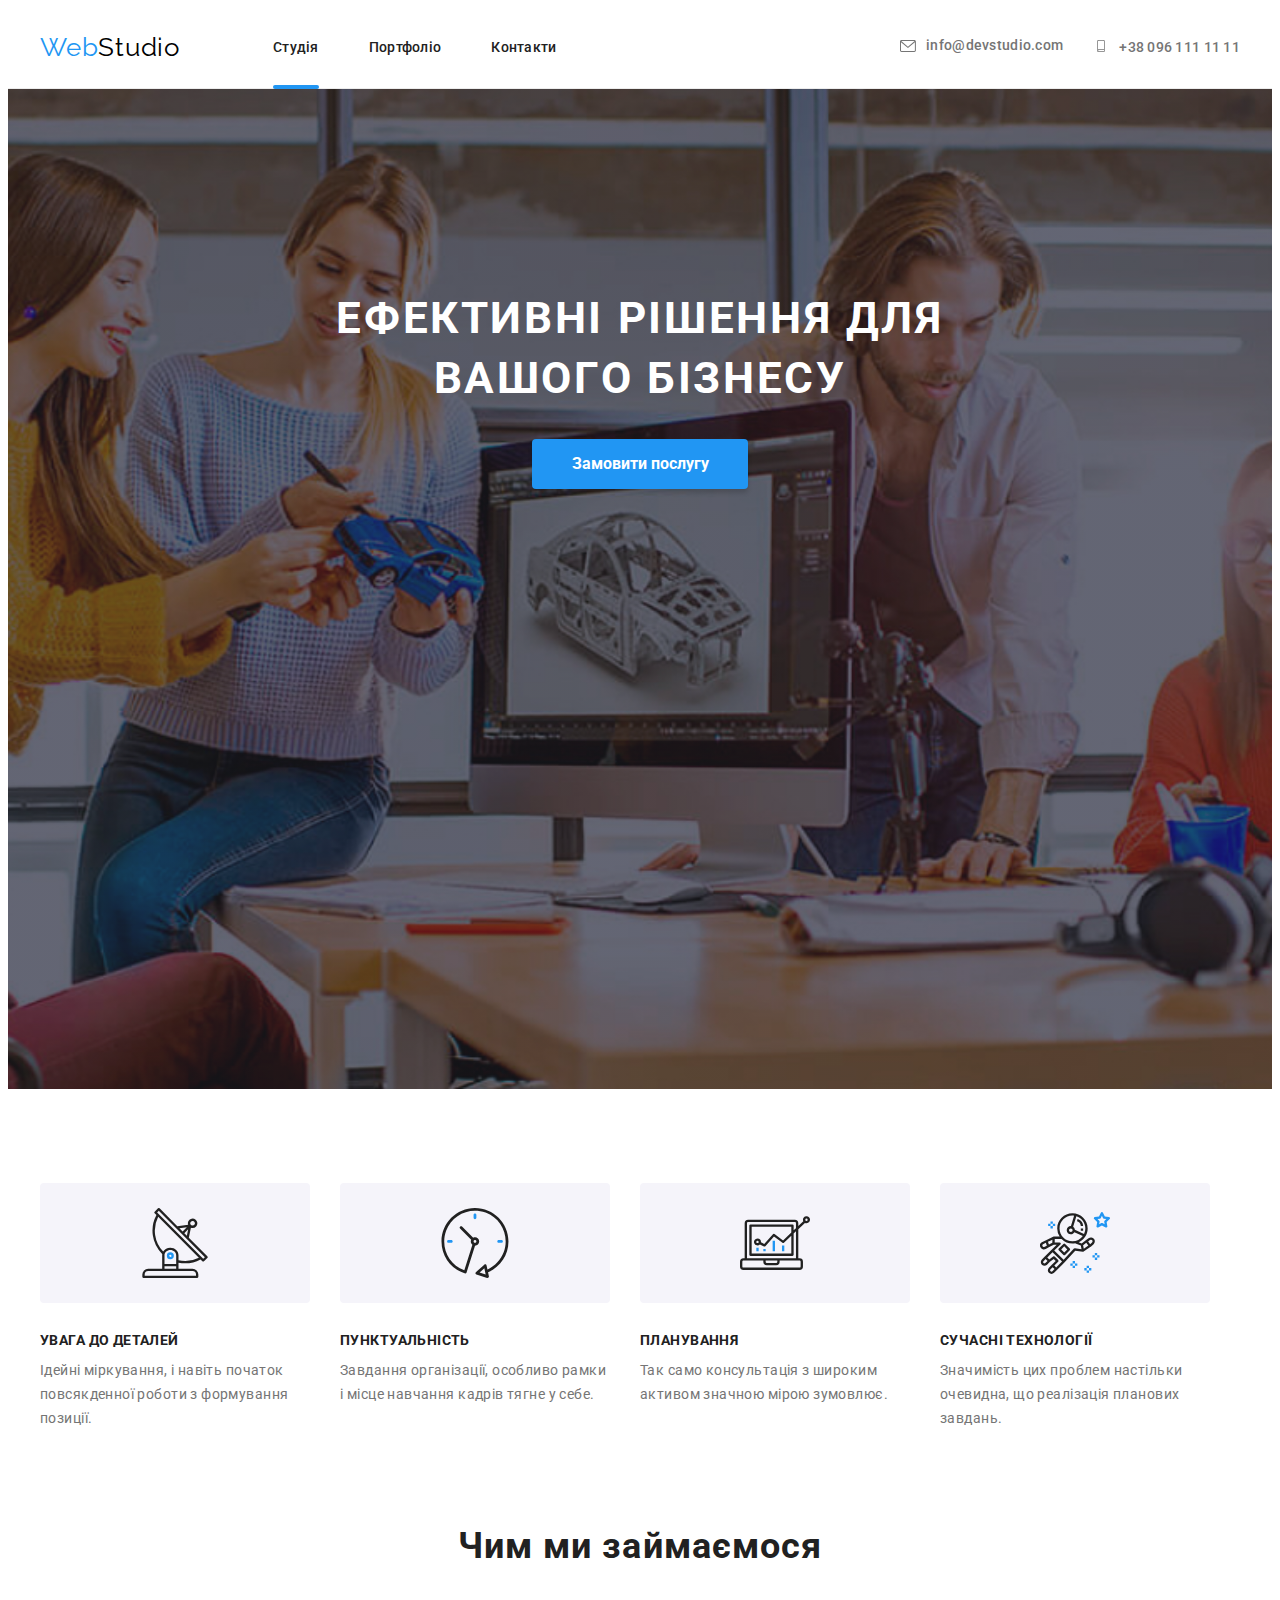
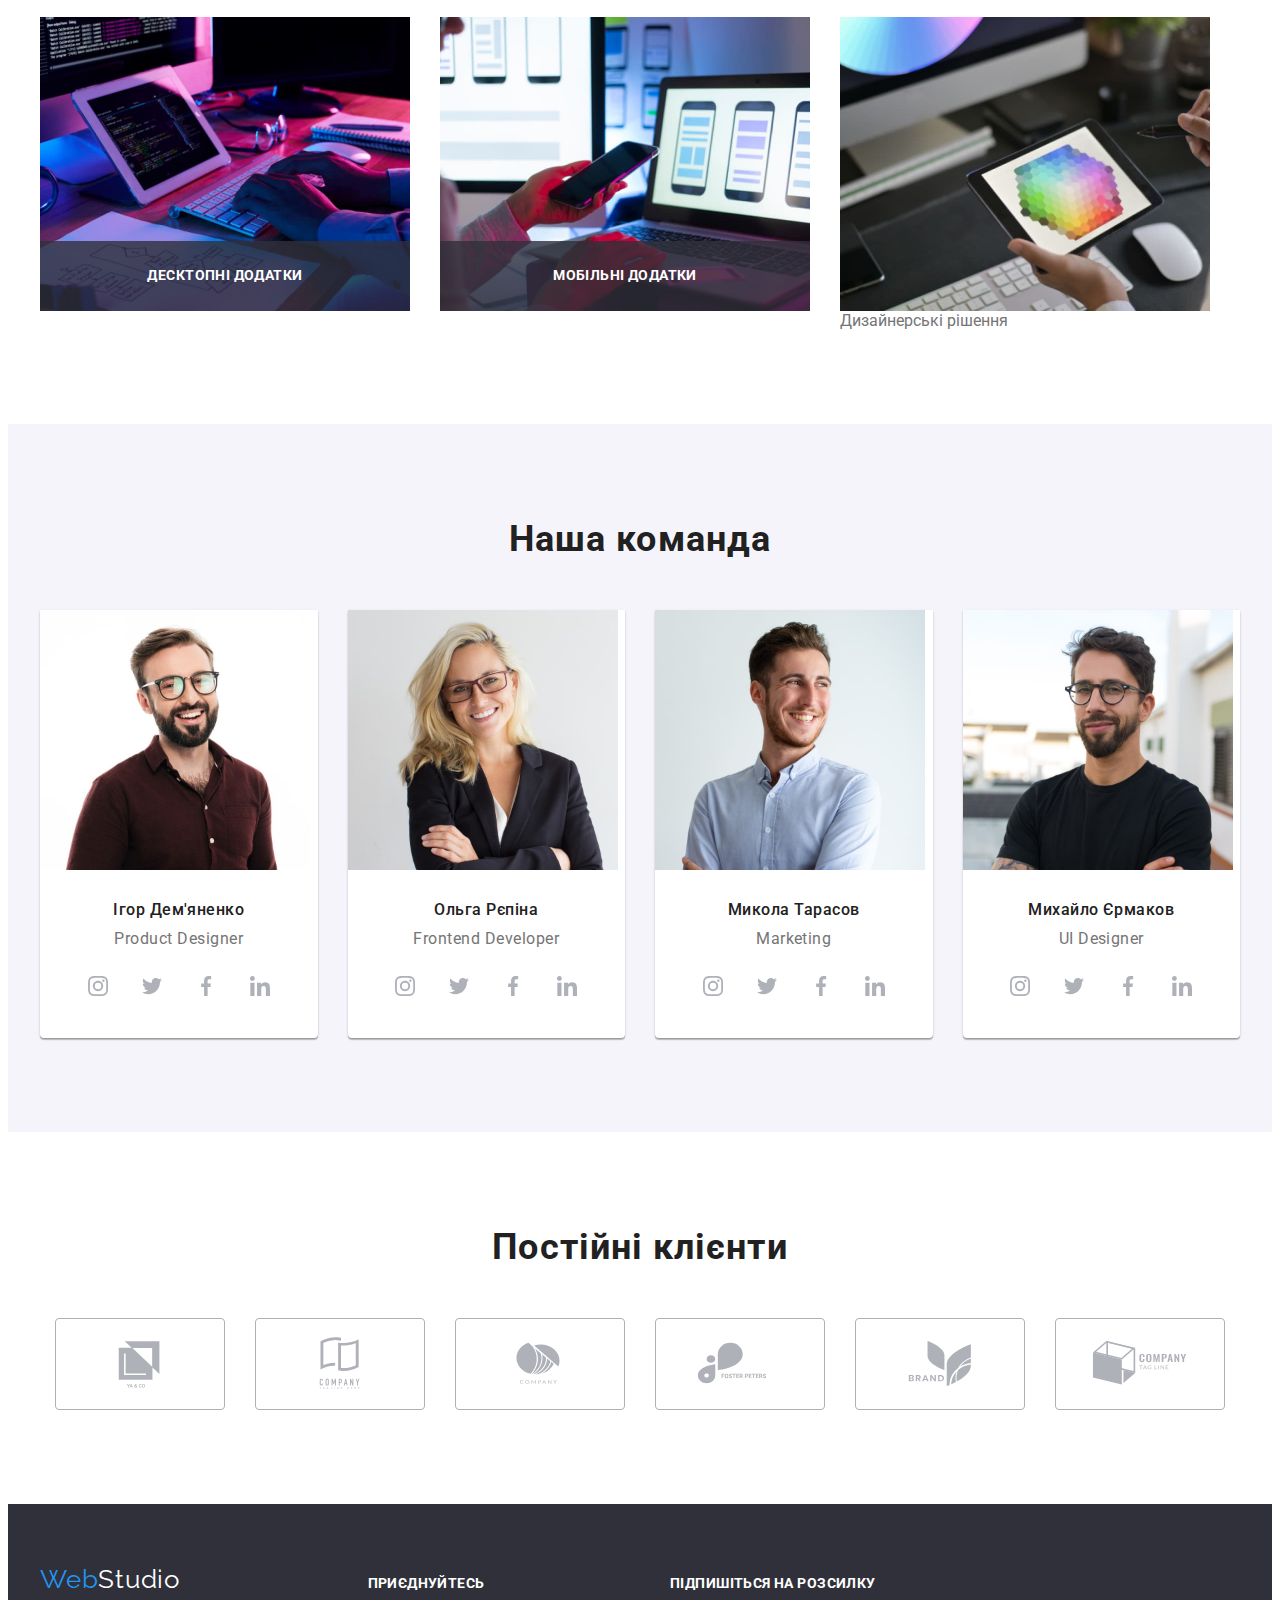
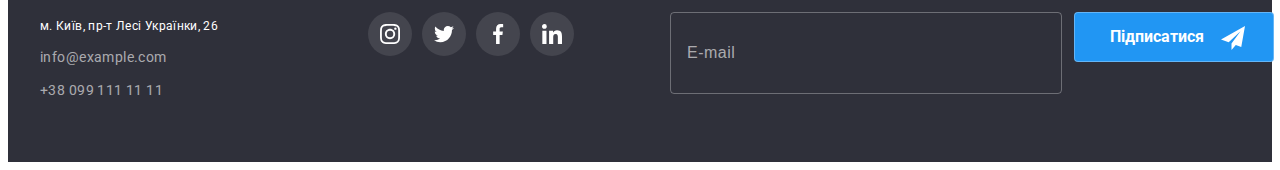
==== commit 56ba4d7c: "додає назву наша команда" ====
--- a/index.html
+++ b/index.html
@@ -18,7 +18,7 @@
     <header class="header">
         <div class="container navigation">
              <nav class="navigation">
-                 <a class="header__logo logo link" href="/">Web<span class="header__logo-studio logo link">Studio</span></a>     
+                 <a class="header__logo logo link" href="/">Web<span class="header__logo-studio header__logo-studio--color-dark logo link">Studio</span></a>     
                     <ul class="navigation__list list">
                         <li class="navigation__item"><a class="navigation__link link navy current" href="/">Студія</a></li>
                         <li class="navigation__item"><a class="navigation__link link navy" href="./portfolio.html">Портфоліо</a> </li>
@@ -129,7 +129,7 @@
      
         <section class="team section">
             <div class="container">
-                <h2 class="team-title title">Наша команда</h2>
+                <h2 class="team__title title">Наша команда</h2>
                 <ul class="cards__list list">
                     <li class="cards__item">
                         <img src="./images/igor_demyanenko.jpg"
@@ -290,7 +290,7 @@
                 </ul>
             </div>
         </section>
-        <section class=" costumers regular__customers section ">
+        <section class="costumers regular__customers section ">
             <div class="container">
                 <h2 class="customers__title title">Постійні клієнти</h2>
                 <ul class="client__list list">
@@ -343,45 +343,45 @@
    
 
     <footer class="footer">
-        <div class="container footer-main">
-            <div class="footer-pre">
-                <a class="footer-logo logo link" href="/"> Web<span class="logo-color-footer logo link">Studio</span>
+        <div class="container footer__conteiner">
+            <div class="information">
+                <a class="logo__footer logo link" href="/"> Web<span class="logo__footer-studio  logo__footer-studio--color-light logo link">Studio</span>
                 </a>
                 <address class="address">
-                    <ul class="address-list list">
-                        <li class="address-item"><a href="https://goo.gl/maps/31fkkudy4Th9jDAP7" class="address-location link">м. Київ, пр-т Лесі Українки, 26</a></li>
-                        <li class="address-item"><a href="mailto:info@example.com" class="address-mail link">info@example.com</a> </li>
-                        <li class="address-item"><a href="tel:+380991111111" class="address-tel link">+38 099 111 11 11</a></li>
+                    <ul class="address__list list">
+                        <li class="address__item"><a href="https://goo.gl/maps/31fkkudy4Th9jDAP7" class="address__location link">м. Київ, пр-т Лесі Українки, 26</a></li>
+                        <li class="address__item"><a href="mailto:info@example.com" class="address__mail link">info@example.com</a> </li>
+                        <li class="address__item"><a href="tel:+380991111111" class="address__tel link">+38 099 111 11 11</a></li>
                     </ul>
                 </address>
             </div>
-            <div class="footer-after">
-                <h2 class="footer-after-title">Приєднуйтесь</h2>
-                <ul class="footer-icons-list list">
-                    <li class="footer-icons-item">
-                        <a class="footer-icons-link link" href="/">
-                            <svg class="footer-icons-soc" width="20" height="20">
+            <div class="join">
+                <h2 class="join__after-title">Приєднуйтесь</h2>
+                <ul class="media__list list">
+                    <li class="media__item">
+                        <a class="media__link link" href="/">
+                            <svg class="img" width="20" height="20">
                                 <use href="./images/icons.svg#icon-instagram"></use>
                             </svg>
                         </a>
                     </li>
-                    <li class="footer-icons-item">
-                        <a class="footer-icons-link link" href="/">
-                            <svg class="footer-icons-soc" width="20" height="20">
+                    <li class="media__item">
+                        <a class="media__link link" href="/">
+                            <svg class="img" width="20" height="20">
                                 <use href="./images/icons.svg#icon-twitter"></use>
                             </svg>
                         </a>
                     </li>
-                    <li class="footer-icons-item">
-                        <a class="footer-icons-link link" href="/">
-                            <svg class="footer-icons-soc" width="20" height="20">
+                    <li class="media__item">
+                        <a class="media__link link" href="/">
+                            <svg class="img" width="20" height="20">
                                 <use href="./images/icons.svg#icon-facebook"></use>
                             </svg>
                         </a>
                     </li>
-                    <li class="footer-icons-item">
-                        <a class="footer-icons-link link" href="/">
-                            <svg class="footer-icons-soc" width="20" height="20">
+                    <li class="media__item">
+                        <a class="media__link link" href="/">
+                            <svg class="img" width="20" height="20">
                                 <use href="./images/icons.svg#icon-linkedin"></use>
                             </svg>
                         </a>
@@ -389,16 +389,16 @@
                 </ul>
             </div>  
 
-            <div class="footer-form">
-                <h2 class="footer-form-title">Підпишіться на розсилку</h2>
-                <form class="footer-form-submit">
+            <div class="subscribe">
+                <h2 class="subscribe__title">Підпишіться на розсилку</h2>
+                <form class="subscribe__form">
                      <label for="user-email" class="is-hidden"></label>
-                     <input class="comment-footer" name="footer-form" id="user-email" placeholder="E-mail"></input>
-                    <div class="footer-submit">
-                        <button class="btn-footer-submit btn" type="submit">
+                     <input class="comment__email" name="footer-form" id="user-email" placeholder="E-mail"></input>
+                    <div class="submit">
+                        <button class="btn__subscribe btn" type="submit">
                             Підписатися
                             <span>
-                                <svg class="footer-submit-icon" width="24" height="24">
+                                <svg class="picture" width="24" height="24">
                                     <use href="./images/icons.svg#icon-send"></use>
                                 </svg>
                             </span>
@@ -411,63 +411,63 @@
 
     <div class="backdrop is-hidden" data-modal>
         <div class="modal">
-            <button class="button-x" type="button" data-modal-close>
-                <svg class="button-icon" width="18" height="18">
+            <button class="button__x" type="button" data-modal-close>
+                <svg class="button__icon" width="18" height="18">
                         <use href="./images/icons.svg#icon-close-black"></use>
                 </svg>
             </button>
-            <h2 class="form-title">Залиште свої дані, ми вам передзвонимо</h2>
+            <h2 class="form__title">Залиште свої дані, ми вам передзвонимо</h2>
             <form class="form modal-form" autocomplete="on">
-                <div class="form-field">
-                    <label for="name" class="imput-title">Ім'я</label>
-                    <div class="input-wrap">
-                        <input class="form-input" type="text" name="name" id="name" autocomplete="name"  placeholder=" " required autofocus/>
-                        <svg class="form-icon" width="18" height="18">
+                <div class="form__field">
+                    <label for="name" class="form__label">Ім'я</label>
+                    <div class="input__wrap">
+                        <input class="form__input" type="text" name="name" id="name" autocomplete="name"  placeholder=" " required autofocus/>
+                        <svg class="form__icon" width="18" height="18">
                             <use href="./images/icons.svg#icon-person"></use>
                         </svg>
                     </div>
                 </div>
  
-                <div class="form-field">
-                    <label for="tel" class="imput-title">Телефон</label>
-                    <div class="input-wrap">
-                        <input class="form-input" type="tel" name="tel" id="tel" placeholder=" " required/>
-                        <svg class="form-icon" width="18" height="18">
+                <div class="form__field">
+                    <label for="tel" class="form__label">Телефон</label>
+                    <div class="input__wrap">
+                        <input class="form__input" type="tel" name="tel" id="tel" placeholder=" " required/>
+                        <svg class="form__icon" width="18" height="18">
                             <use href="./images/icons.svg#icon-phone"></use>
                         </svg>
                     </div>
                 </div>
 
-                <div class="form-field">
-                    <label for="email" class="imput-title">Пошта</label>
-                    <div class="input-wrap">
-                        <input class="form-input" type="email" name="email" id="email" placeholder=" "/>
-                        <svg class="form-icon" width="18" height="18">
+                <div class="form__field">
+                    <label for="email" class="form__label">Пошта</label>
+                    <div class="input__wrap">
+                        <input class="form__input" type="email" name="email" id="email" placeholder=" "/>
+                        <svg class="form__icon" width="18" height="18">
                             <use href="./images/icons.svg#icon-email"></use>
                         </svg>
                     </div>
                 </div>
 
-                <div class="form-field form-comment">
-                    <label for="comment" class="imput-title">Коментар</label>
+                <div class="form__field form__comment">
+                    <label for="comment" class=" form__label">Коментар</label>
                     <textarea class="comment" name="comment" id="comment" placeholder="Введіть текст"></textarea>
                 </div>
 
-                <div class="form-field-checkbox">
+                <div class="form__field-checkbox">
                     <input class="checkbox" type="checkbox" name="checkbox" id="checkbox" value="checkbox"/>
-                    <label for="checkbox" class="check-text"> 
+                    <label for="checkbox" class="check__text"> 
                         <span>
-                            <svg class="icon-check" width="16" height="15">
+                            <svg class="icon__check" width="16" height="15">
                                 <use href="./images/icons.svg#icon-check"></use>
                             </svg>
                         </span>
                         Погоджуюся з розсилкою та приймаю
-                         <a class="form-checkbox-link" href="#" target="_blank" rel="noopener noreferrer nofollow"> Умови договору</a>
+                         <a class="form__checkbox-link" href="#" target="_blank" rel="noopener noreferrer nofollow"> Умови договору</a>
                     </label>
                 </div>
 
-                <div class="btn-sub-send">
-                    <button class="btn-submit btn" type="submit">Відправити</button>
+                <div class="btn__sub__send">
+                    <button class="btn__submit btn" type="submit">Відправити</button>
                 </div>
             </form>
        </div>
--- a/css/main.min.css
+++ b/css/main.min.css
@@ -1 +1 @@
-:root{--title-text-color:#212121;--button-text-color:#212121;--primary-backgraund-color:#FFFFFF;--primary-text-color:#757575;--first-logo-color:#2196F3;--button-active-color:#2196F3;--button-color:#F5F4FA;--about-backgraund-color:#F5F4FA;--hero-backgraund-color:#2F303A;--second-logo-color:#000000;--hero-color:#FFFFFF;--timing-function:cubic-bezier(0.4, 0, 0.2, 1) }p,h1,h2,h3,h4,h5,h6{margin-top:0;margin-bottom:0}ul{margin:0;padding-left:0}img{display:block;max-width:100%;height:auto}address{font-style:normal}body{color:var(--primary-text-color);font-family:Roboto,sans-serif;background-color:var(--primary-backgraund-color)}.list{list-style:none;margin:0px;padding:0px}.link{text-decoration:none}.section{padding-top:94px;padding-bottom:94px}.current{color:var(--button-active-color)}.visually-hidden{position:absolute;white-space:nowrap;width:1px;height:1px;overflow:hidden;border:0;padding:0;clip:rect(0 0 0 0);clip-path:inset(50%);margin:-1px;margin-top:0px}.btn-footer-submit,.comment-footer::placeholder,.footer-icons-link,.client__item-example,.soc__link,.cards__icon,.about__item-text,.features__list__item-link,.form-field-checkbox,.check-text span,.check-text,.button-x,.contacts__link-mail,.navigation{display:flex;align-items:center}.container{margin-left:auto;margin-right:auto;width:1200px;padding-left:15px;padding-right:15px}.title{font-weight:700;font-size:36px;line-height:1.17;letter-spacing:.03em;text-align:center;color:var(--title-text-color)}.navy{font-weight:500;font-size:14px;line-height:1.14;letter-spacing:.02em}.btn{font-family:inherit;font-weight:700;font-size:16px;line-height:1.88;width:200px;height:50px;color:var(--hero-color);background-color:var(--button-active-color);cursor:pointer}.logo{display:inline-block;font-family:"Raleway";font-size:26px;line-height:1.19;letter-spacing:.03em}.header__logo{padding-top:24px;padding-bottom:25px;color:var(--first-logo-color)}.header__logo-studio{color:var(--second-logo-color);padding-top:0px;padding-bottom:0px}.header{background-color:var(--primary-backgraund-color);border:1px solid #ececec;border-top:none;border-right:none;border-left:none}.navigation__list{display:flex;margin-left:93px;position:relative}.navigation__list .navigation__item+.navigation__item{margin-left:50px}.navigation__list .navigation__link{display:block;padding-top:32px;padding-bottom:32px}.navigation__link{position:relative;display:block;color:var(--title-text-color);transition:color 250ms var(--timing-function)}.navigation__link:hover,.navigation__link:focus{color:var(--button-active-color)}.navigation__link.current::after{content:"";position:absolute;left:0;bottom:-1px;display:block;width:100%;height:4px;border-radius:2px;background-color:var(--button-active-color);opacity:1;transition:opacity 250ms var(--timing-function)}.contacts__list{display:flex;margin-left:auto;justify-content:center}.contacts__list .contacts__item+.contacts__item{margin-left:30px}.contacts__link{font-weight:500;font-size:14px;line-height:.14;letter-spacing:.02em;color:var(--primary-text-color);padding-top:32px;padding-bottom:32px}.contacts__link-mail{transition:color 250ms var(--timing-function)}.contacts__link-mail:hover,.contacts__link-mail:focus{color:var(--button-active-color)}.contacts__link-tel{display:flex;align-items:baseline;height:16px;margin-left:0;transition:color 250ms var(--timing-function)}.contacts__link-tel:hover,.contacts__link-tel:focus{color:var(--button-active-color)}.contacts__icon{margin-right:10px;fill:currentColor}.hero{background-color:var(--hero-backgraund-color);padding-top:200px;padding-bottom:200px;min-height:600px;background-image:linear-gradient(to right, rgba(47, 48, 58, 0.4), rgba(47, 48, 58, 0.4)),url(../images/hero.jpg);background-repeat:no-repeat;background-position:center;background-size:cover;max-width:1600px;margin:0 auto}.hero__title{max-width:696px;font-size:44px;line-height:1.36;letter-spacing:.06em;text-transform:uppercase;color:var(--hero-color);margin:0 auto;margin-bottom:30px;text-align:center;padding-left:5px;padding-right:5px}.hero__btn{display:block;margin:0 auto;box-shadow:0px 4px 4px rgba(0,0,0,.15);border-radius:4px;min-width:216px;border-style:none;padding:10px 32px}.backdrop{position:fixed;width:100%;height:100%;top:0;left:0;background-color:rgba(0,0,0,.2);transition:opacity 500ms var(--timing-function),visibility 500ms var(--timing-function)}.backdrop.is-hidden{opacity:0;pointer-events:none;visibility:hidden}textarea{resize:none}.modal{position:absolute;top:50%;left:50%;border-radius:10px;width:528px;height:581px;padding:40px;background-color:#fff;transform:translate(-50%, -50%) scale(1);transition:transform 500ms var(--timing-function),min-height 500ms var(--timing-function)}.button-x{position:absolute;top:8px;right:8px;width:30px;height:30px;background-color:#fff;border:1px solid rgba(0,0,0,.1);border-radius:50%;background-color:rgba(0,0,0,0);cursor:pointer}.button-x:hover .button-icon,.button-x:focus .button-icon{fill:var(--button-active-color)}.backdrop.is-hidden .modal{transform:translate(-50%, -50%) scale(0);min-height:0}.form-title{font-weight:700;font-size:20px;line-height:1.15;letter-spacing:.03em;text-align:center;color:var(--title-text-color);margin-bottom:12px}.form-field{display:flex;flex-direction:column;margin:0;padding:0;margin-bottom:10px}.input-wrap{position:relative}.imput-title{display:block;font-size:12px;line-height:1.17;letter-spacing:.01em;margin-bottom:4px;color:var(--primary-text-color)}.form-icon{position:absolute;left:12px;top:50%;transform:translateY(-50%)}.form-input:focus~.form-icon{fill:var(--button-active-color)}.form-input{width:100%;height:40px;border:1px solid rgba(33,33,33,.2);border-radius:4px;padding:12px 12px 12px 42px;font-weight:12;color:var(--button-text-color);cursor:pointer}.form-input:focus{outline-color:var(--button-active-color)}.form-input::placeholder{font-size:12px;line-height:1.17;letter-spacing:.01em;color:rgba(117,117,117,.5)}.form-comment{margin-bottom:20px}.comment{width:100%;height:120px;border:1px solid rgba(33,33,33,.2);border-radius:4px;padding:12px 16px;font-size:12px;line-height:1.17;letter-spacing:.01em;color:var(--button-text-color);cursor:pointer;transition:outline-color 250ms var(--timing-function)}.comment::placeholder{font-size:12px;line-height:1.17;letter-spacing:.01em}.comment:focus{outline-color:var(--button-active-color)}.checkbox{-webkit-perspective:none;-moz-appearance:none;appearance:none;position:absolut}.checkbox:checked+.check-text span{background-color:var(--button-active-color);border:var(--button-active-color)}.checkbox:checked+.check-text .icon-check{fill:var(--primary-backgraund-color)}.checkbox:focus+.check-text span{border-color:var(--button-active-color)}.check-text{justify-content:center;font-size:14px;line-height:1.71;letter-spacing:.03em;color:var(--primary-text-color);transition:background-color 250ms var(--timing-function),border 250ms var(--timing-function),border-color 250ms var(--timing-function)}.check-text span{justify-content:center;width:16px;height:15px;border:2px solid var(--button-text-color);border-radius:3px;margin-right:7px}.icon-check{fill:rgba(0,0,0,0);transition:fill 250ms var(--timing-function)}.btn-submit{display:block;margin:0 auto;border:rgba(0,0,0,0);box-shadow:0px 4px 4px rgba(0,0,0,.15);border-radius:4px;transition:outline 250ms var(--timing-function)}.btn-submit:focus{outline:var(--button-active-color)}.form-field-checkbox{justify-content:center;position:relative;width:100%;height:24px;margin-bottom:30px}.form-checkbox-link{font-size:14px;line-height:1.71;letter-spacing:.03em;color:var(--button-active-color)}.features .features__list{display:flex}.features__list__item{flex-basis:calc((100% - 90px)/4);margin-right:30px}.features__list__item:not(:last-child){margin-right:30px}.features__list__item-link{justify-content:center;width:270px;height:120px;background:#f5f4fa;border-radius:4px;margin-bottom:30px}.features__list__item-title{font-weight:700;font-size:14px;line-height:1.14;letter-spacing:.03em;text-transform:uppercase;color:var(--title-text-color);margin-top:0px;margin-bottom:10px}.features__list__item-after-title{font-size:14px;line-height:1.71;letter-spacing:.03em;color:var(--primary-text-color);margin-top:0px}.about{padding-top:0}.about__title{margin-bottom:50px}.about__list{display:flex}.about__item-cards{position:relative}.about__item:not(:last-child){margin-right:30px}.about__item-text{position:absolute;justify-content:center;font-weight:700;font-size:14px;line-height:1.14;letter-spacing:.03em;left:0;bottom:0;width:100%;min-height:70px;text-align:center;text-transform:uppercase;color:var(--hero-color);background-color:rgba(47,48,58,.8)}.team{background-color:var(--about-backgraund-color)}.team__title{padding-bottom:0px;margin-top:0px;margin-bottom:50px}.cards__list{display:flex}.cards__item{background-color:var(--primary-backgraund-color);box-shadow:0px 1px 3px rgba(0,0,0,.12),0px 1px 1px rgba(0,0,0,.14),0px 2px 1px rgba(0,0,0,.2);border-radius:0px 0px 4px 4px;flex-basis:calc((100% - 90px)/4)}.cards__item:not(:last-child){margin-right:30px}.cards__item-list{padding-top:30px;padding-bottom:30px;padding-left:5px;padding-right:5px}.cards__item-title{text-align:center;font-weight:500;font-size:16px;line-height:1.19;letter-spacing:.03em;color:var(--title-text-color);margin-top:0px;margin-bottom:10px}.cards__after-title{text-align:center;font-size:16px;line-height:1.19;letter-spacing:.03em;color:var(--primary-text-color);margin-bottom:16px}.cards__icon{justify-content:center;gap:10px}.soc__icon{fill:#afb1b8;transition:fill 250ms var(--timing-function)}.soc__link:hover .soc__icon,.soc__link:focus .soc__icon{fill:var(--hero-color)}.soc__link{justify-content:center;width:44px;height:44px;border-radius:50%;background-color:var(--primary-backgraund-color);transition:background-color 250ms var(--timing-function)}.soc__link:hover,.soc__link:focus{background-color:var(--button-active-color)}.regular__customers{padding-top:94px 200px 94px 200px}.customers__title{padding-bottom:0px;margin-top:0px;margin-bottom:50px}.client__list{display:flex;justify-content:center;gap:30px}.client__item-example{justify-content:center;width:170px;height:92px;border-radius:4px;border:1px solid #afb1b8;box-sizing:border-box;transition:border-color 250ms var(--timing-function)}.client__item-example:hover,.client__item-example:focus{border-color:var(--button-active-color)}.client__icons{fill:#afb1b8;transition:fill 250ms var(--timing-function)}.client__item-example:hover .client__icons,.client__item-example:focus .client__icons{fill:var(--button-active-color)}.footer{background-color:var(--hero-backgraund-color);padding-top:60px;padding-bottom:60px}.footer-logo{color:var(--button-active-color);padding-top:0px;padding-bottom:0px;margin-bottom:20px}.logo-color-footer{color:var(--hero-color);padding-top:0px;padding-bottom:0px}.address{font-style:unset;margin-top:0px}.address-location{font-size:12px;line-height:1.71;letter-spacing:.03em;margin-top:0px;color:var(--hero-color);transition:color 250ms var(--timing-function)}.address-item:not(:last-child){margin-bottom:9px}.address-location:hover,.address-location:focus,.address-mail:hover,.address-mail:focus,.address-tel:hover,.address-tel:focus{color:var(--button-active-color)}.address-tel{margin-top:0px}.address-mail,.address-tel{font-size:14px;line-height:1.71;letter-spacing:.03em;color:rgba(255,255,255,.6);transition:color 250ms var(--timing-function)}.footer-title{font-weight:700;font-size:14px;line-height:1.14;letter-spacing:.03em;text-transform:uppercase;color:var(--hero-color)}.footer-main{display:flex;align-items:baseline;justify-content:space-between}.footer-pre{width:231px}.footer-after{width:206px}.footer-after-title{font-weight:700;font-size:14px;line-height:1.14;letter-spacing:.03em;text-transform:uppercase;margin-bottom:20px;color:var(--hero-color)}.footer-icons-list{display:flex;justify-content:center;gap:10px}.footer-icons-link{justify-content:center;width:44px;height:44px;border-radius:50%;background-color:rgba(255,255,255,.1);transition:background-color 250ms var(--timing-function)}.footer-icons-link:hover,.footer-icons-link:focus{background-color:var(--button-active-color)}.footer-icons-soc{fill:var(--hero-color)}.footer-form{display:flex;flex-direction:column;justify-content:center;align-items:flex-start;width:570px;height:86px}.footer-form-title{font-weight:700;font-size:14px;line-height:1.14;letter-spacing:.03em;text-transform:uppercase;color:var(--hero-color);margin-bottom:20px}.footer-form-submit{display:flex}.comment-footer{width:358px;height:50px;margin-right:12px;padding:15px 16px;overflow:hidden;color:var(--hero-color);outline:currentColor;border:1px solid rgba(255,255,255,.3);border-radius:4px;background-color:rgba(0,0,0,0);transition:color 250ms var(--timing-function),filter 250ms var(--timing-function),border-color 250ms var(--timing-function)}.comment-footer:focus{filter:drop-shadow(0px 4px 4px rgba(0, 0, 0, 0.15));color:var(--hero-color);border-color:var(--button-color)}.comment-footer::placeholder{font-size:16px;line-height:1.25;letter-spacing:.03em;color:rgba(255,255,255,.6)}.btn-footer-submit{justify-content:center;position:relative;padding:10px 62px 10px 28px;outline:var(--button-active-color);border:1px solid rgba(255,255,255,.3);border-radius:4px;transition:color 250ms var(--timing-function),box-shadow 250ms var(--timing-function)}.btn-footer-submit:focus{outline:var(--button-active-color);box-shadow:0px 4px 4px rgba(0,0,0,.15)}.footer-submit-icon{fill:currentColor;position:absolute;right:28px;top:13px}.filter-list{display:flex;min-width:574px;justify-content:center;margin-bottom:50px}.filter-item:not(:last-child){margin-right:8px}.filter-btn{display:block;font-weight:500;font-size:16px;line-height:1.62;letter-spacing:.03em;padding:6px 22px;border:none;border-radius:4px;cursor:pointer;font-family:inherit;text-align:center;color:var(--button-text-color);background-color:var(--button-color);transition:color 250ms var(--timing-function),background-color 250ms var(--timing-function),box-shadow 250ms var(--timing-function)}.filter-btn:hover,.filter-btn:focus{color:var(--hero-color);background-color:var(--button-active-color);box-shadow:0px 3px 1px rgba(0,0,0,.1),0px 1px 2px rgba(0,0,0,.08),0px 2px 2px rgba(0,0,0,.12)}.portfolio-list{display:flex;flex-wrap:wrap}.portfolio-cards-link{display:block;transition:box-shadow 250ms var(--timing-function)}.portfolio-cards-link:hover,.portfolio-cards-link:focus{box-shadow:0 1px 1px rgba(0,0,0,.12),0 4px 4px rgba(0,0,0,.06),1px 4px 6px rgba(0,0,0,.16)}.portfolio-cards{position:relative;overflow:hidden}.portfolio-cards-text{position:absolute;font-size:18px;line-height:1.56;letter-spacing:.03em;top:0;left:0;padding:63px 24px 63px 24px;background-color:rgba(33,150,243,.9);color:var(--hero-color);width:100%;height:100%;transform:translateY(101%);transition:transform 250ms var(--timing-function);overflow:auto}.portfolio-cards-link:hover .portfolio-cards-text{transform:translateY(0)}.portfolio-item{flex-basis:calc((100% - 60px)/3);color:var(--primary-backgraund-color);background-color:var(--primary-backgraund-color);margin-right:30px;margin-bottom:30px}.portfolio-item:nth-child(3n){margin-right:0px}.portfolio-item:nth-last-child(-n+3){margin-bottom:0px}.portfolio-item-list{padding:20px 24px 20px 24px;border:1px solid #eee;border-top:none}.portfolio-item-title{font-weight:700;font-size:18px;line-height:2;letter-spacing:.06em;color:var(--title-text-color);margin-bottom:4px}.portfolio-after-title{font-size:16px;line-height:1.88;letter-spacing:.03em;color:var(--primary-text-color);padding-bottom:0px}/*# sourceMappingURL=main.min.css.map */+:root{--title-text-color:#212121;--button-text-color:#212121;--primary-backgraund-color:#FFFFFF;--primary-text-color:#757575;--first-logo-color:#2196F3;--button-active-color:#2196F3;--button-color:#F5F4FA;--about-backgraund-color:#F5F4FA;--hero-backgraund-color:#2F303A;--second-logo-color:#000000;--hero-color:#FFFFFF;--timing-function:cubic-bezier(0.4, 0, 0.2, 1) }p,h1,h2,h3,h4,h5,h6{margin-top:0;margin-bottom:0}ul{margin:0;padding-left:0}img{display:block;max-width:100%;height:auto}address{font-style:normal}body{color:var(--primary-text-color);font-family:Roboto,sans-serif;background-color:var(--primary-backgraund-color)}.list{list-style:none;margin:0px;padding:0px}.link{text-decoration:none}.section{padding-top:94px;padding-bottom:94px}.current{color:var(--button-active-color)}.visually-hidden{position:absolute;white-space:nowrap;width:1px;height:1px;overflow:hidden;border:0;padding:0;clip:rect(0 0 0 0);clip-path:inset(50%);margin:-1px;margin-top:0px}.btn__subscribe,.comment__email::placeholder,.media__link,.client__item-example,.soc__link,.cards__icon,.about__item-text,.features__list__item-link,.check__text span,.check__text,.form__field-checkbox,.button__x,.contacts__link-mail,.navigation{display:flex;align-items:center}.container{margin-left:auto;margin-right:auto;width:1200px;padding-left:15px;padding-right:15px}.logo{display:inline-block;font-family:"Raleway";font-size:26px;line-height:1.19;letter-spacing:.03em}.header__logo-studio--color-dark{color:var(--second-logo-color)}.logo__footer-studio--color-light{color:var(--hero-color)}.title{font-weight:700;font-size:36px;line-height:1.17;letter-spacing:.03em;text-align:center;color:var(--title-text-color)}.navy{font-weight:500;font-size:14px;line-height:1.14;letter-spacing:.02em}.btn{font-family:inherit;font-weight:700;font-size:16px;line-height:1.88;width:200px;height:50px;color:var(--hero-color);background-color:var(--button-active-color);cursor:pointer}.header__logo{padding-top:24px;padding-bottom:25px;color:var(--first-logo-color)}.header__logo-studio{padding-top:0px;padding-bottom:0px}.header{background-color:var(--primary-backgraund-color);border:1px solid #ececec;border-top:none;border-right:none;border-left:none}.navigation__list{display:flex;margin-left:93px;position:relative}.navigation__list .navigation__item+.navigation__item{margin-left:50px}.navigation__list .navigation__link{display:block;padding-top:32px;padding-bottom:32px}.navigation__link{position:relative;display:block;color:var(--title-text-color);transition:color 250ms var(--timing-function)}.navigation__link:hover,.navigation__link:focus{color:var(--button-active-color)}.navigation__link.current::after{content:"";position:absolute;left:0;bottom:-1px;display:block;width:100%;height:4px;border-radius:2px;background-color:var(--button-active-color);opacity:1;transition:opacity 250ms var(--timing-function)}.contacts__list{display:flex;margin-left:auto;justify-content:center}.contacts__list .contacts__item+.contacts__item{margin-left:30px}.contacts__link{font-weight:500;font-size:14px;line-height:.14;letter-spacing:.02em;color:var(--primary-text-color);padding-top:32px;padding-bottom:32px}.contacts__link-mail{transition:color 250ms var(--timing-function)}.contacts__link-mail:hover,.contacts__link-mail:focus{color:var(--button-active-color)}.contacts__link-tel{display:flex;align-items:baseline;height:16px;margin-left:0;transition:color 250ms var(--timing-function)}.contacts__link-tel:hover,.contacts__link-tel:focus{color:var(--button-active-color)}.contacts__icon{margin-right:10px;fill:currentColor}.hero{background-color:var(--hero-backgraund-color);padding-top:200px;padding-bottom:200px;min-height:600px;background-image:linear-gradient(to right, rgba(47, 48, 58, 0.4), rgba(47, 48, 58, 0.4)),url(../images/hero.jpg);background-repeat:no-repeat;background-position:center;background-size:cover;max-width:1600px;margin:0 auto}.hero__title{max-width:696px;font-size:44px;line-height:1.36;letter-spacing:.06em;text-transform:uppercase;color:var(--hero-color);margin:0 auto;margin-bottom:30px;text-align:center;padding-left:5px;padding-right:5px}.hero__btn{display:block;margin:0 auto;box-shadow:0px 4px 4px rgba(0,0,0,.15);border-radius:4px;min-width:216px;border-style:none;padding:10px 32px}.backdrop{position:fixed;width:100%;height:100%;top:0;left:0;background-color:rgba(0,0,0,.2);transition:opacity 500ms var(--timing-function),visibility 500ms var(--timing-function)}.backdrop.is-hidden{opacity:0;pointer-events:none;visibility:hidden}textarea{resize:none}.modal{position:absolute;top:50%;left:50%;border-radius:10px;width:528px;height:581px;padding:40px;background-color:#fff;transform:translate(-50%, -50%) scale(1);transition:transform 500ms var(--timing-function),min-height 500ms var(--timing-function)}.button__x{position:absolute;top:8px;right:8px;width:30px;height:30px;background-color:#fff;border:1px solid rgba(0,0,0,.1);border-radius:50%;background-color:rgba(0,0,0,0);cursor:pointer}.button__x:hover .button__icon,.button__x:focus .button__icon{fill:var(--button-active-color)}.backdrop.is-hidden .modal{transform:translate(-50%, -50%) scale(0);min-height:0}.form__title{font-weight:700;font-size:20px;line-height:1.15;letter-spacing:.03em;text-align:center;color:var(--title-text-color);margin-bottom:12px}.form__field{display:flex;flex-direction:column;margin:0;padding:0;margin-bottom:10px}.form__label{display:block;font-size:12px;line-height:1.17;letter-spacing:.01em;margin-bottom:4px;color:var(--primary-text-color)}.input__wrap{position:relative}.form__input{width:100%;height:40px;border:1px solid rgba(33,33,33,.2);border-radius:4px;padding:12px 12px 12px 42px;font-weight:12;color:var(--button-text-color);cursor:pointer}.form__input:focus{outline-color:var(--button-active-color)}.form__input::placeholder{font-size:12px;line-height:1.17;letter-spacing:.01em;color:rgba(117,117,117,.5)}.form__icon{position:absolute;left:12px;top:50%;transform:translateY(-50%)}.form__input:focus~.form__icon{fill:var(--button-active-color)}.form__comment{margin-bottom:20px}.comment{width:100%;height:120px;border:1px solid rgba(33,33,33,.2);border-radius:4px;padding:12px 16px;font-size:12px;line-height:1.17;letter-spacing:.01em;color:var(--button-text-color);cursor:pointer;transition:outline-color 250ms var(--timing-function)}.comment::placeholder{font-size:12px;line-height:1.17;letter-spacing:.01em}.comment:focus{outline-color:var(--button-active-color)}.checkbox{-webkit-perspective:none;-moz-appearance:none;appearance:none;position:absolut}.checkbox:checked+.check__text span{background-color:var(--button-active-color);border:var(--button-active-color)}.checkbox:checked+.check__text .icon__check{fill:var(--primary-backgraund-color)}.checkbox:focus+.check__text span{border-color:var(--button-active-color)}.form__field-checkbox{justify-content:center;position:relative;width:100%;height:24px;margin-bottom:30px}.form__checkbox-link{font-size:14px;line-height:1.71;letter-spacing:.03em;color:var(--button-active-color)}.check__text{justify-content:center;font-size:14px;line-height:1.71;letter-spacing:.03em;color:var(--primary-text-color);transition:background-color 250ms var(--timing-function),border 250ms var(--timing-function),border-color 250ms var(--timing-function)}.check__text span{justify-content:center;width:16px;height:15px;border:2px solid var(--button-text-color);border-radius:3px;margin-right:7px}.icon__check{fill:rgba(0,0,0,0);transition:fill 250ms var(--timing-function)}.btn__submit{display:block;margin:0 auto;border:rgba(0,0,0,0);box-shadow:0px 4px 4px rgba(0,0,0,.15);border-radius:4px;transition:outline 250ms var(--timing-function)}.btn__submit:focus{outline:var(--button-active-color)}.features .features__list{display:flex}.features__list__item{flex-basis:calc((100% - 90px)/4);margin-right:30px}.features__list__item:not(:last-child){margin-right:30px}.features__list__item-link{justify-content:center;width:270px;height:120px;background:#f5f4fa;border-radius:4px;margin-bottom:30px}.features__list__item-title{font-weight:700;font-size:14px;line-height:1.14;letter-spacing:.03em;text-transform:uppercase;color:var(--title-text-color);margin-top:0px;margin-bottom:10px}.features__list__item-after-title{font-size:14px;line-height:1.71;letter-spacing:.03em;color:var(--primary-text-color);margin-top:0px}.about{padding-top:0}.about__title{margin-bottom:50px}.about__list{display:flex}.about__item-cards{position:relative}.about__item:not(:last-child){margin-right:30px}.about__item-text{position:absolute;justify-content:center;font-weight:700;font-size:14px;line-height:1.14;letter-spacing:.03em;left:0;bottom:0;width:100%;min-height:70px;text-align:center;text-transform:uppercase;color:var(--hero-color);background-color:rgba(47,48,58,.8)}.team{background-color:var(--about-backgraund-color)}.team__title{padding-bottom:0px;margin-top:0px;margin-bottom:50px}.cards__list{display:flex}.cards__item{background-color:var(--primary-backgraund-color);box-shadow:0px 1px 3px rgba(0,0,0,.12),0px 1px 1px rgba(0,0,0,.14),0px 2px 1px rgba(0,0,0,.2);border-radius:0px 0px 4px 4px;flex-basis:calc((100% - 90px)/4)}.cards__item:not(:last-child){margin-right:30px}.cards__item-list{padding-top:30px;padding-bottom:30px;padding-left:5px;padding-right:5px}.cards__item-title{text-align:center;font-weight:500;font-size:16px;line-height:1.19;letter-spacing:.03em;color:var(--title-text-color);margin-top:0px;margin-bottom:10px}.cards__after-title{text-align:center;font-size:16px;line-height:1.19;letter-spacing:.03em;color:var(--primary-text-color);margin-bottom:16px}.cards__icon{justify-content:center;gap:10px}.soc__icon{fill:#afb1b8;transition:fill 250ms var(--timing-function)}.soc__link:hover .soc__icon,.soc__link:focus .soc__icon{fill:var(--hero-color)}.soc__link{justify-content:center;width:44px;height:44px;border-radius:50%;background-color:var(--primary-backgraund-color);transition:background-color 250ms var(--timing-function)}.soc__link:hover,.soc__link:focus{background-color:var(--button-active-color)}.regular__customers{padding-top:94px 200px 94px 200px}.customers__title{padding-bottom:0px;margin-top:0px;margin-bottom:50px}.client__list{display:flex;justify-content:center;gap:30px}.client__item-example{justify-content:center;width:170px;height:92px;border-radius:4px;border:1px solid #afb1b8;box-sizing:border-box;transition:border-color 250ms var(--timing-function)}.client__item-example:hover,.client__item-example:focus{border-color:var(--button-active-color)}.client__icons{fill:#afb1b8;transition:fill 250ms var(--timing-function)}.client__item-example:hover .client__icons,.client__item-example:focus .client__icons{fill:var(--button-active-color)}.footer{background-color:var(--hero-backgraund-color);padding-top:60px;padding-bottom:60px}.logo__footer{color:var(--button-active-color);padding-top:0px;padding-bottom:0px;margin-bottom:20px}.logo__footer-studio{padding-top:0px;padding-bottom:0px}.address{font-style:unset;margin-top:0px}.address__location{font-size:12px;line-height:1.71;letter-spacing:.03em;margin-top:0px;color:var(--hero-color);transition:color 250ms var(--timing-function)}.address__item:not(:last-child){margin-bottom:9px}.address__location:hover,.address__location:focus,.address__mail:hover,.address__mail:focus,.address__tel:hover,.address__tel:focus{color:var(--button-active-color)}.address__tel{margin-top:0px}.address__mail,.address__tel{font-size:14px;line-height:1.71;letter-spacing:.03em;color:rgba(255,255,255,.6);transition:color 250ms var(--timing-function)}.footer__conteiner{display:flex;align-items:baseline;justify-content:space-between}.information{width:231px}.join{width:206px}.join__after-title{font-weight:700;font-size:14px;line-height:1.14;letter-spacing:.03em;text-transform:uppercase;margin-bottom:20px;color:var(--hero-color)}.media__list{display:flex;justify-content:center;gap:10px}.media__link{justify-content:center;width:44px;height:44px;border-radius:50%;background-color:rgba(255,255,255,.1);transition:background-color 250ms var(--timing-function)}.media__link:hover,.media__link:focus{background-color:var(--button-active-color)}.img{fill:var(--hero-color)}.subscribe{display:flex;flex-direction:column;justify-content:center;align-items:flex-start;width:570px;height:86px}.subscribe__title{font-weight:700;font-size:14px;line-height:1.14;letter-spacing:.03em;text-transform:uppercase;color:var(--hero-color);margin-bottom:20px}.subscribe__form{display:flex}.comment__email{width:358px;height:50px;margin-right:12px;padding:15px 16px;overflow:hidden;color:var(--hero-color);outline:currentColor;border:1px solid rgba(255,255,255,.3);border-radius:4px;background-color:rgba(0,0,0,0);transition:color 250ms var(--timing-function),filter 250ms var(--timing-function),border-color 250ms var(--timing-function)}.comment__email:focus{filter:drop-shadow(0px 4px 4px rgba(0, 0, 0, 0.15));color:var(--hero-color);border-color:var(--button-color)}.comment__email::placeholder{font-size:16px;line-height:1.25;letter-spacing:.03em;color:rgba(255,255,255,.6)}.btn__subscribe{justify-content:center;position:relative;padding:10px 62px 10px 28px;outline:var(--button-active-color);border:1px solid rgba(255,255,255,.3);border-radius:4px;transition:color 250ms var(--timing-function),box-shadow 250ms var(--timing-function)}.btn__subscribe:focus{outline:var(--button-active-color);box-shadow:0px 4px 4px rgba(0,0,0,.15)}.picture{fill:currentColor;position:absolute;right:28px;top:13px}.button__list{display:flex;min-width:574px;justify-content:center;margin-bottom:50px}.button__item:not(:last-child){margin-right:8px}.filter__btn{display:block;font-weight:500;font-size:16px;line-height:1.62;letter-spacing:.03em;padding:6px 22px;border:none;border-radius:4px;cursor:pointer;font-family:inherit;text-align:center;color:var(--button-text-color);background-color:var(--button-color);transition:color 250ms var(--timing-function),background-color 250ms var(--timing-function),box-shadow 250ms var(--timing-function)}.filter__btn:hover,.filter__btn:focus{color:var(--hero-color);background-color:var(--button-active-color);box-shadow:0px 3px 1px rgba(0,0,0,.1),0px 1px 2px rgba(0,0,0,.08),0px 2px 2px rgba(0,0,0,.12)}.example__list{display:flex;flex-wrap:wrap}.example__item{flex-basis:calc((100% - 60px)/3);color:var(--primary-backgraund-color);background-color:var(--primary-backgraund-color);margin-right:30px;margin-bottom:30px}.example__item:nth-child(3n){margin-right:0px}.example__item:nth-last-child(-n+3){margin-bottom:0px}.example__link{display:block;transition:box-shadow 250ms var(--timing-function)}.example__link:hover,.example__link:focus{box-shadow:0 1px 1px rgba(0,0,0,.12),0 4px 4px rgba(0,0,0,.06),1px 4px 6px rgba(0,0,0,.16)}.example__cards{position:relative;overflow:hidden}.example__cards-text{position:absolute;font-size:18px;line-height:1.56;letter-spacing:.03em;top:0;left:0;padding:63px 24px 63px 24px;background-color:rgba(33,150,243,.9);color:var(--hero-color);width:100%;height:100%;transform:translateY(101%);transition:transform 250ms var(--timing-function);overflow:auto}.example__link:hover .example__cards-text{transform:translateY(0)}.example__conteiner{padding:20px 24px 20px 24px;border:1px solid #eee;border-top:none}.example__conteiner-title{font-weight:700;font-size:18px;line-height:2;letter-spacing:.06em;color:var(--title-text-color);margin-bottom:4px}.example__conteiner-after-title{font-size:16px;line-height:1.88;letter-spacing:.03em;color:var(--primary-text-color);padding-bottom:0px}/*# sourceMappingURL=main.min.css.map */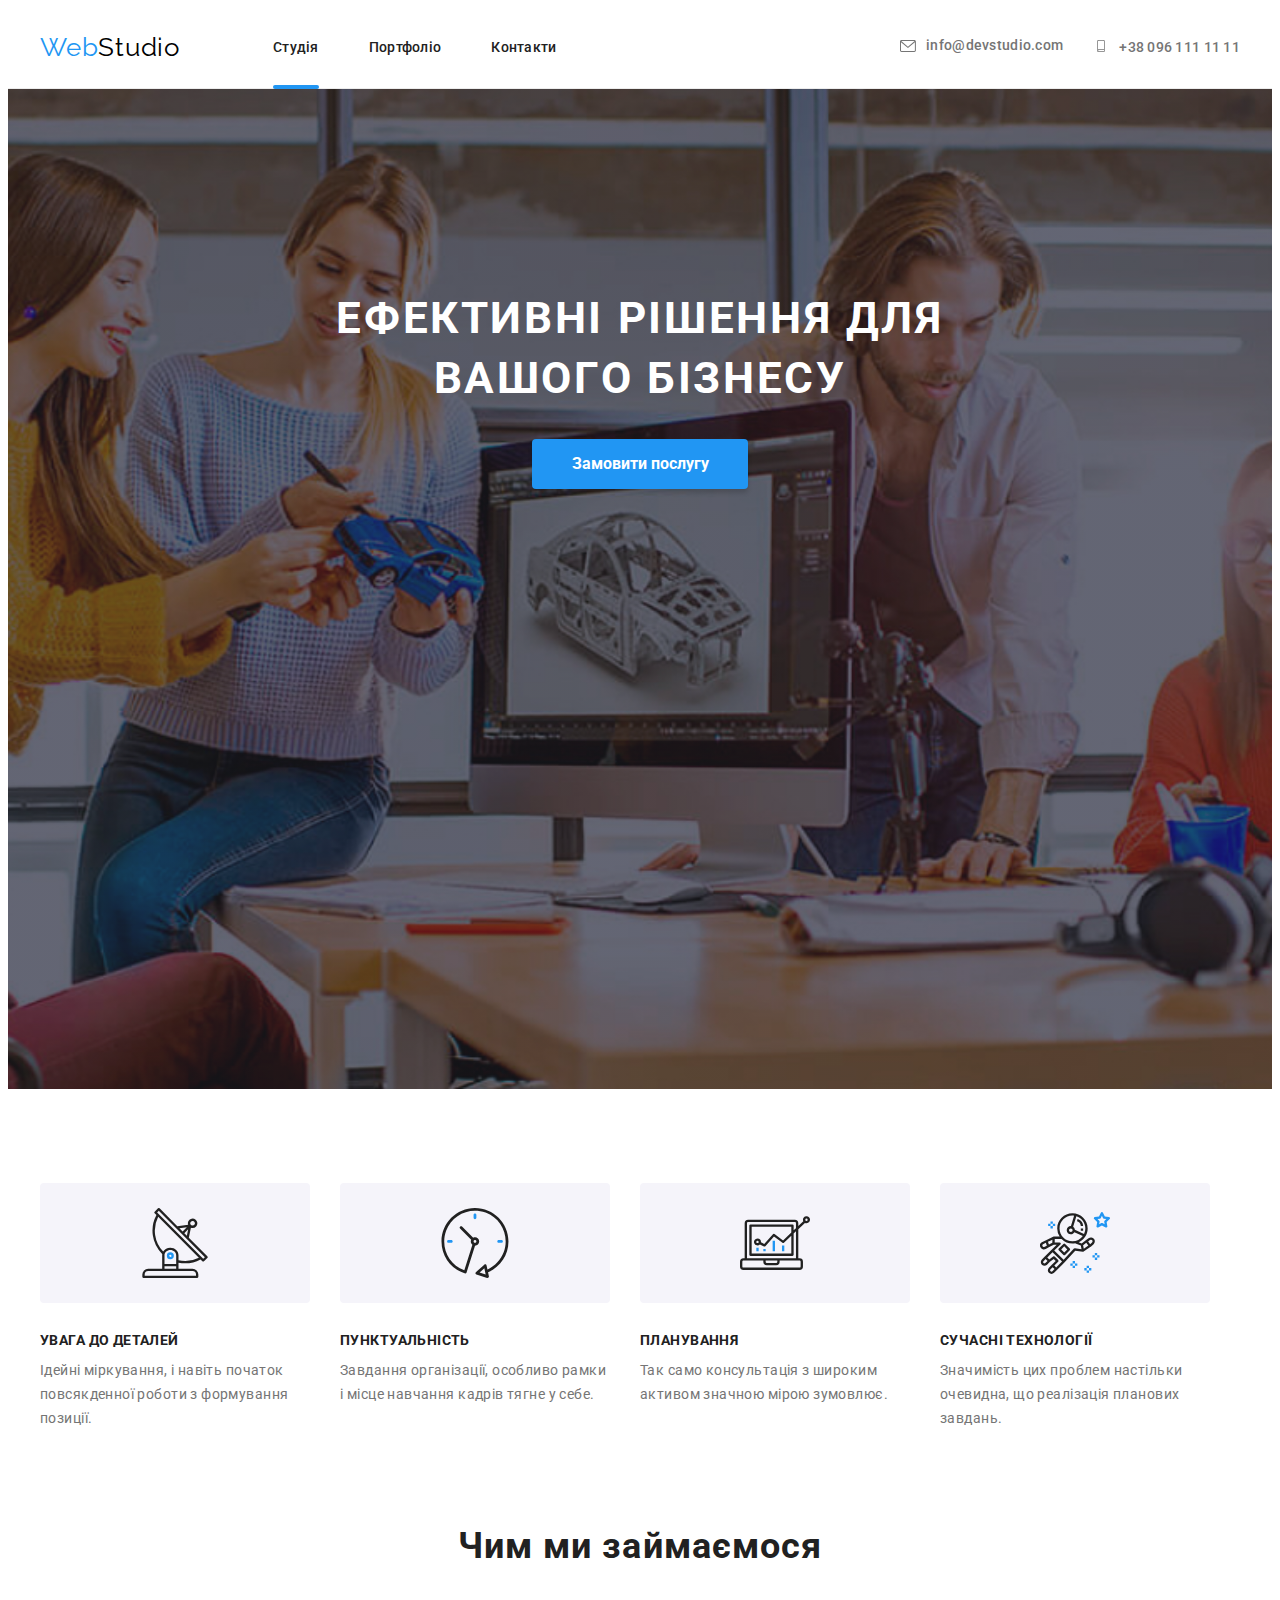
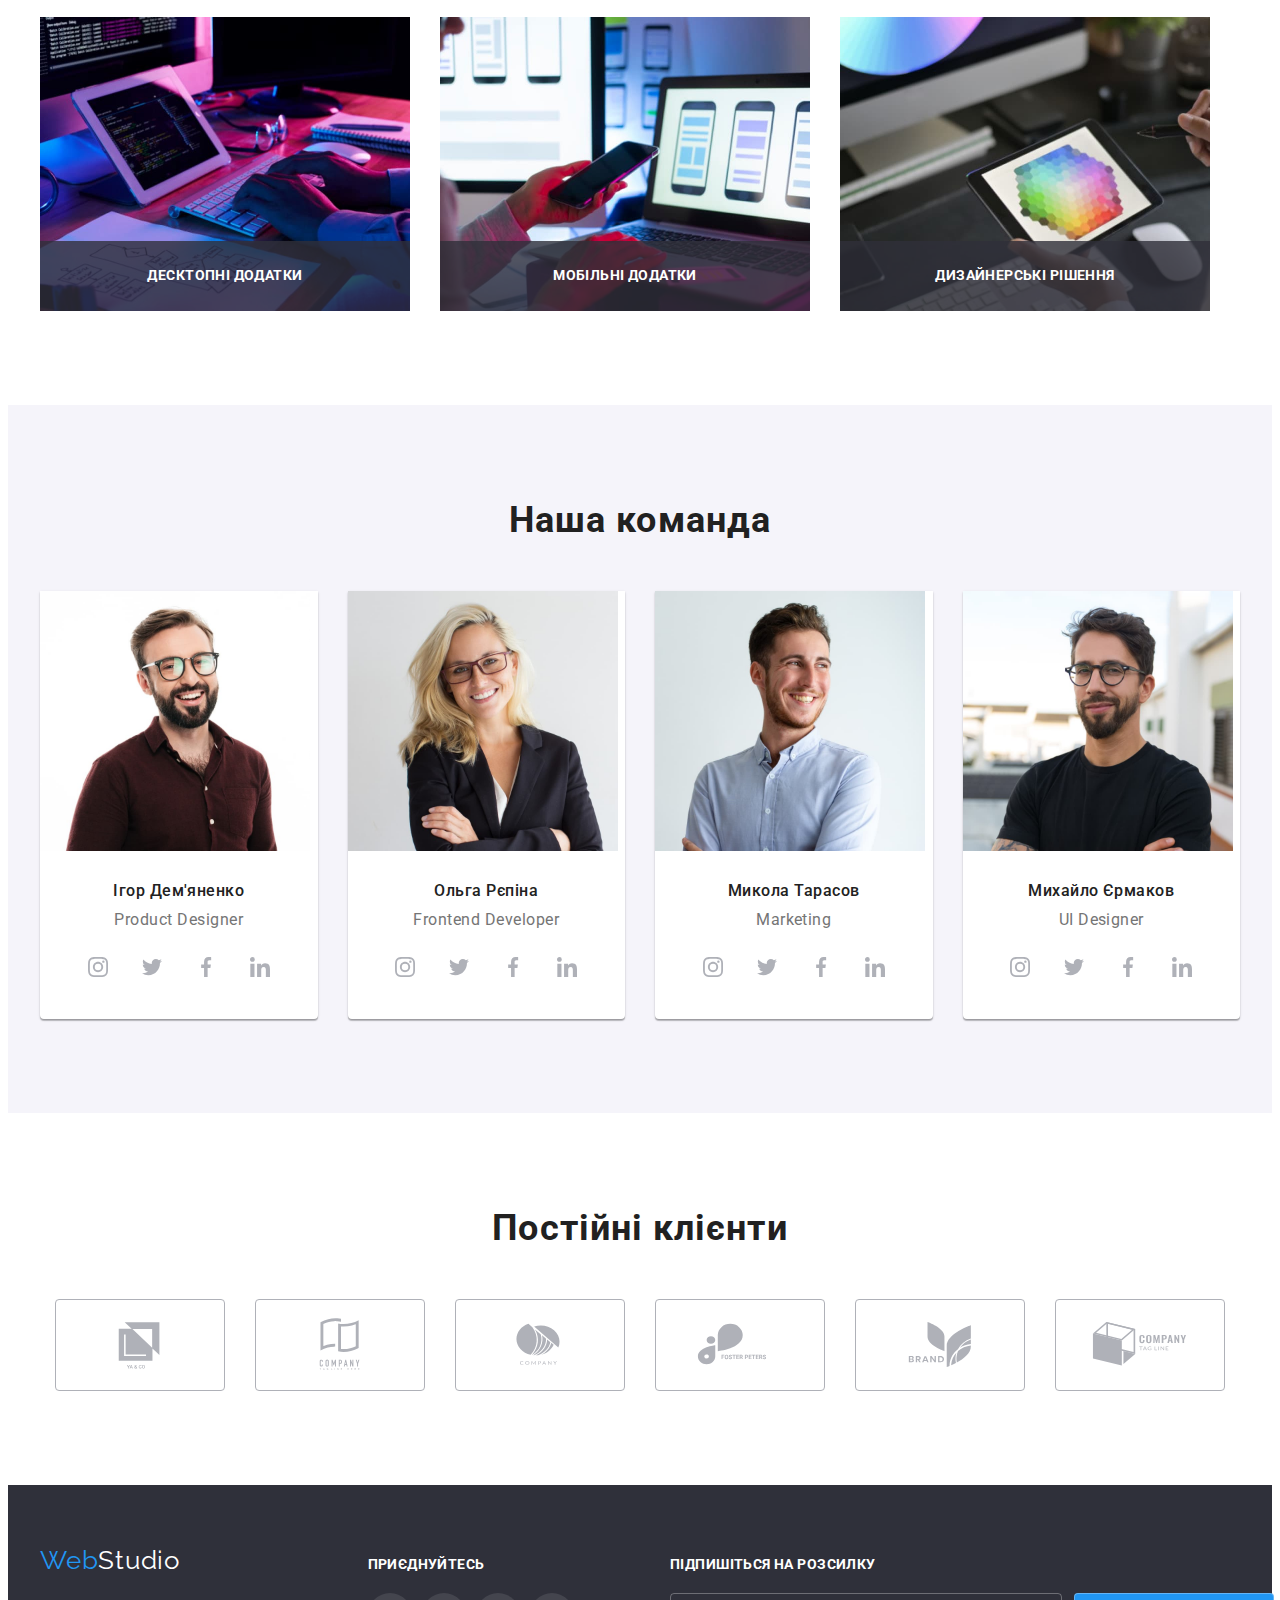
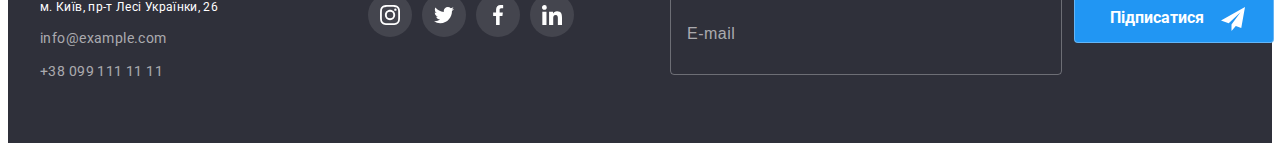
==== commit ac946779: "додає  оформлення тексту в секції "про нас"" ====
--- a/index.html
+++ b/index.html
@@ -120,7 +120,7 @@
                     <li class="about__item">
                         <div class="about__item-cards">
                                 <img class="about__item-pictures" src="./images/work2.jpg" alt="планшет з кольоровою гамою" width="370">
-                                <p class="about-item-text">Дизайнерські рішення</p>
+                                <p class="about__item-text">Дизайнерські рішення</p>
                          </div>
                     </li>
                 </ul>      
